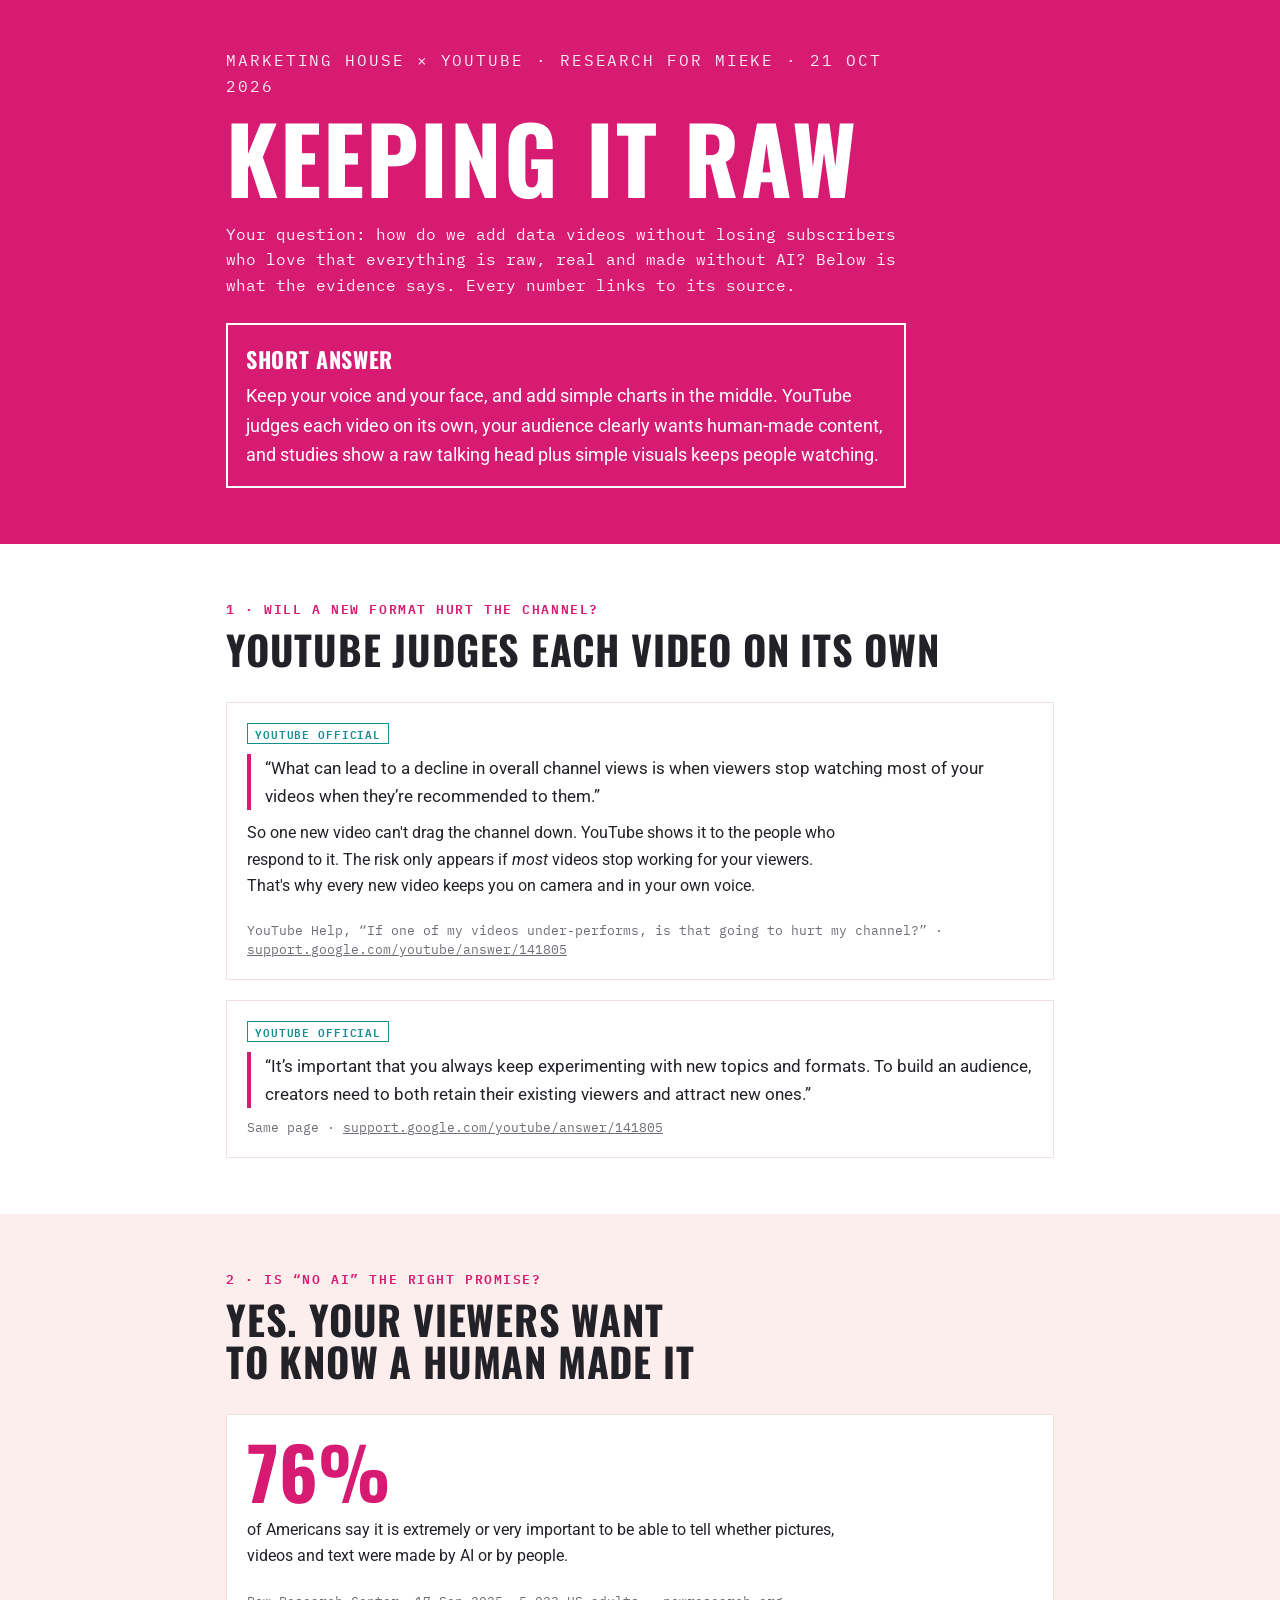
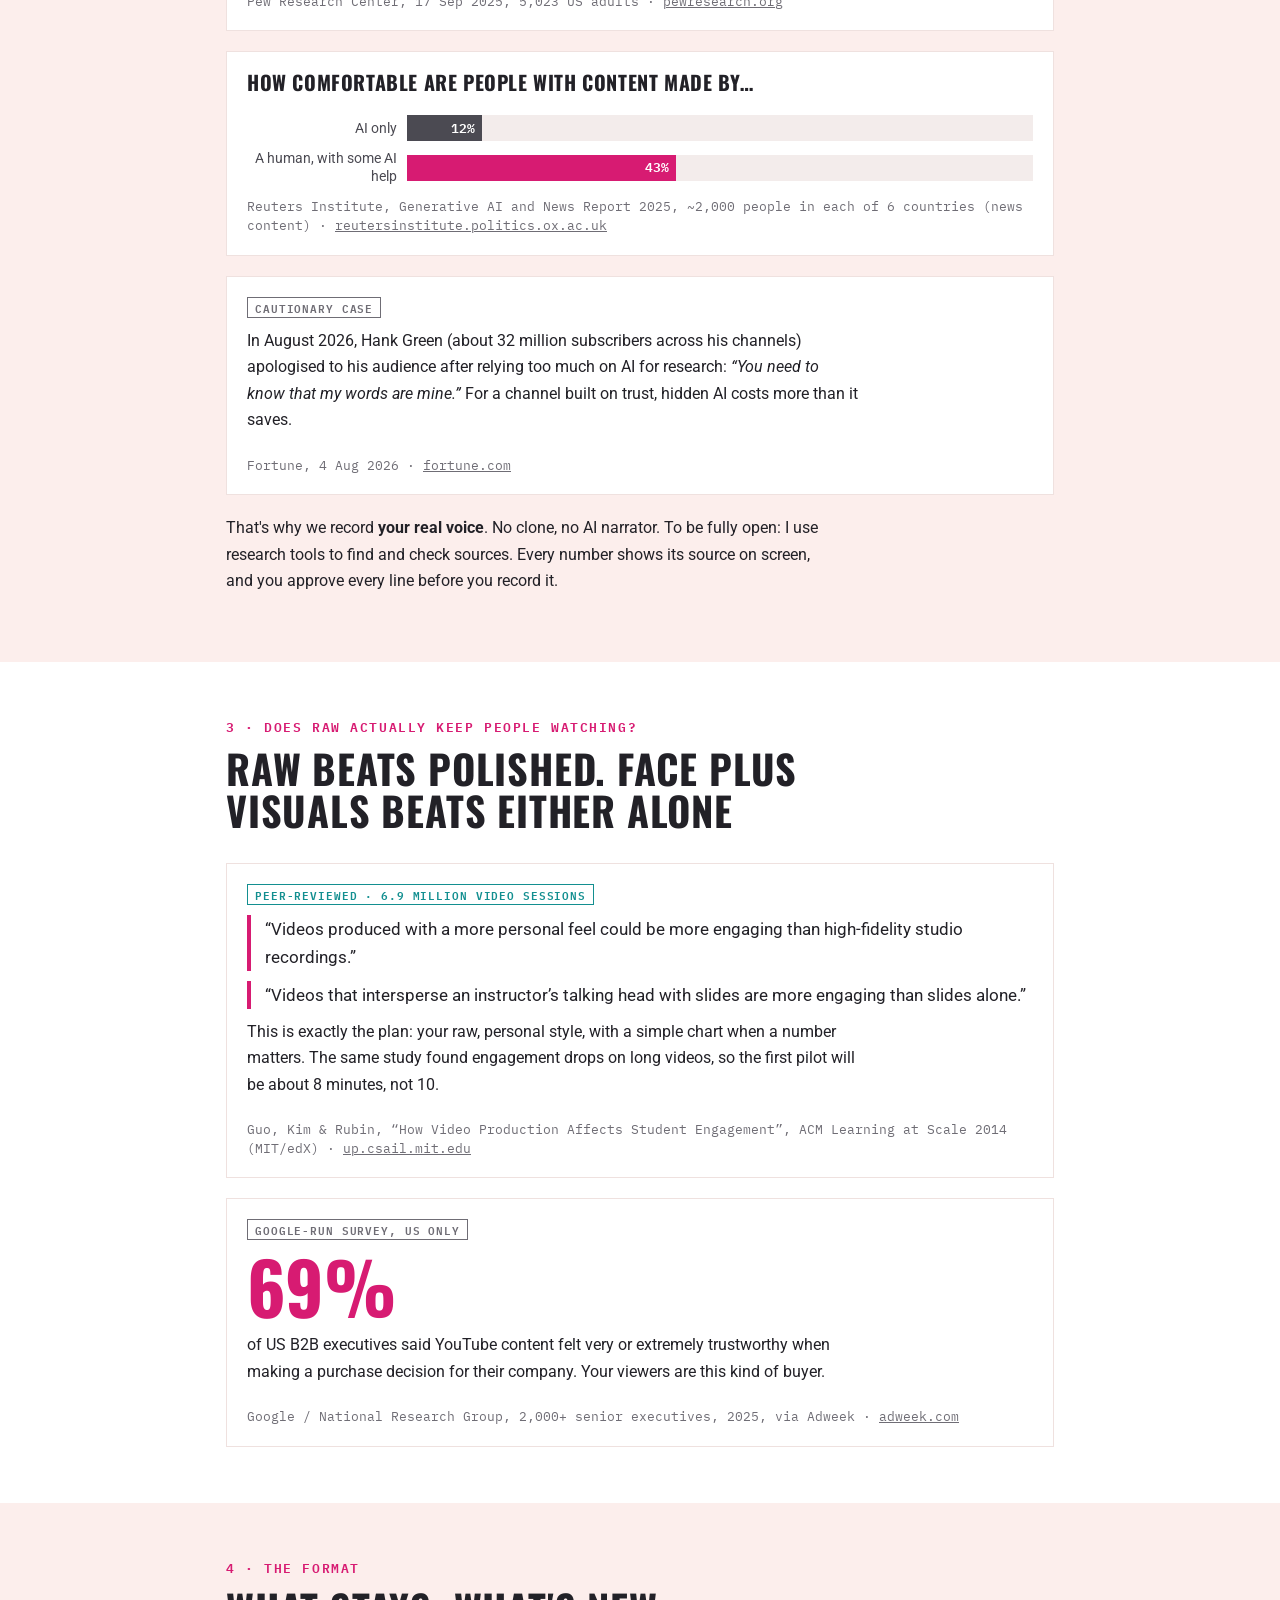
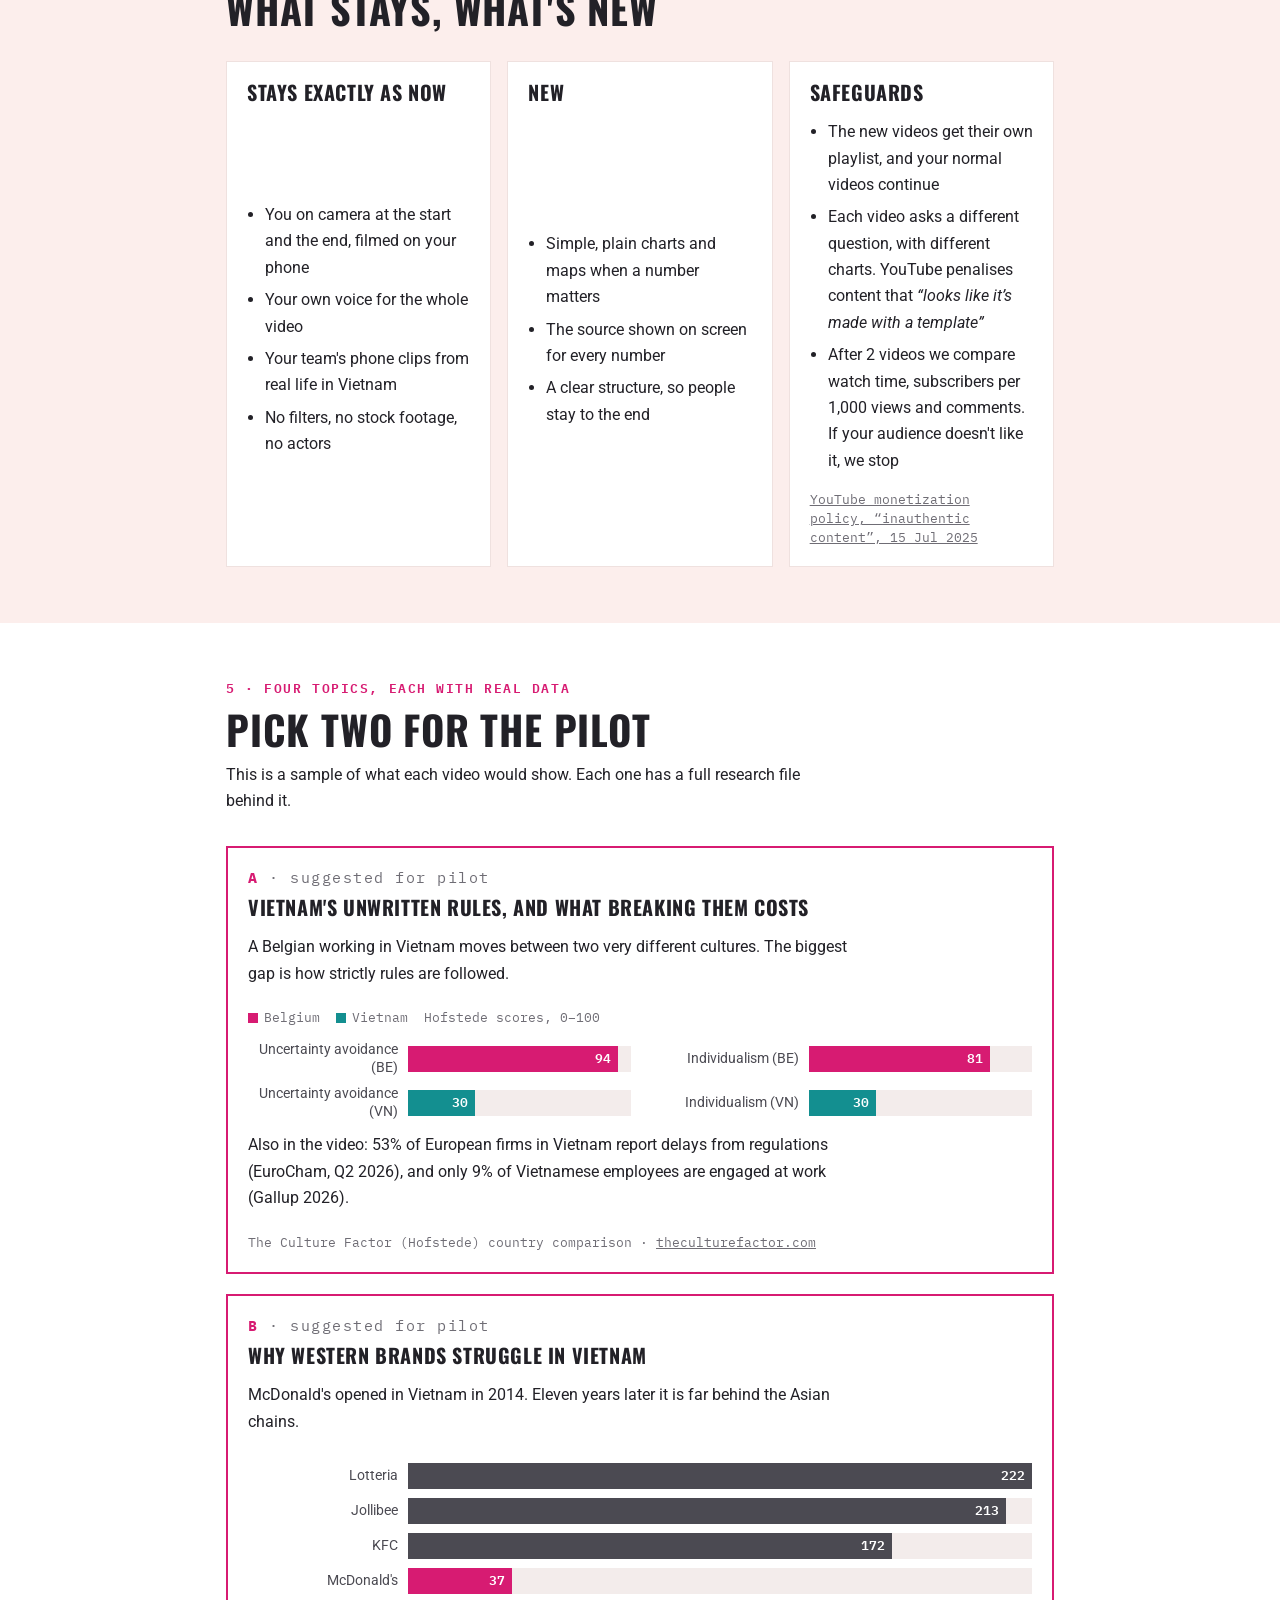
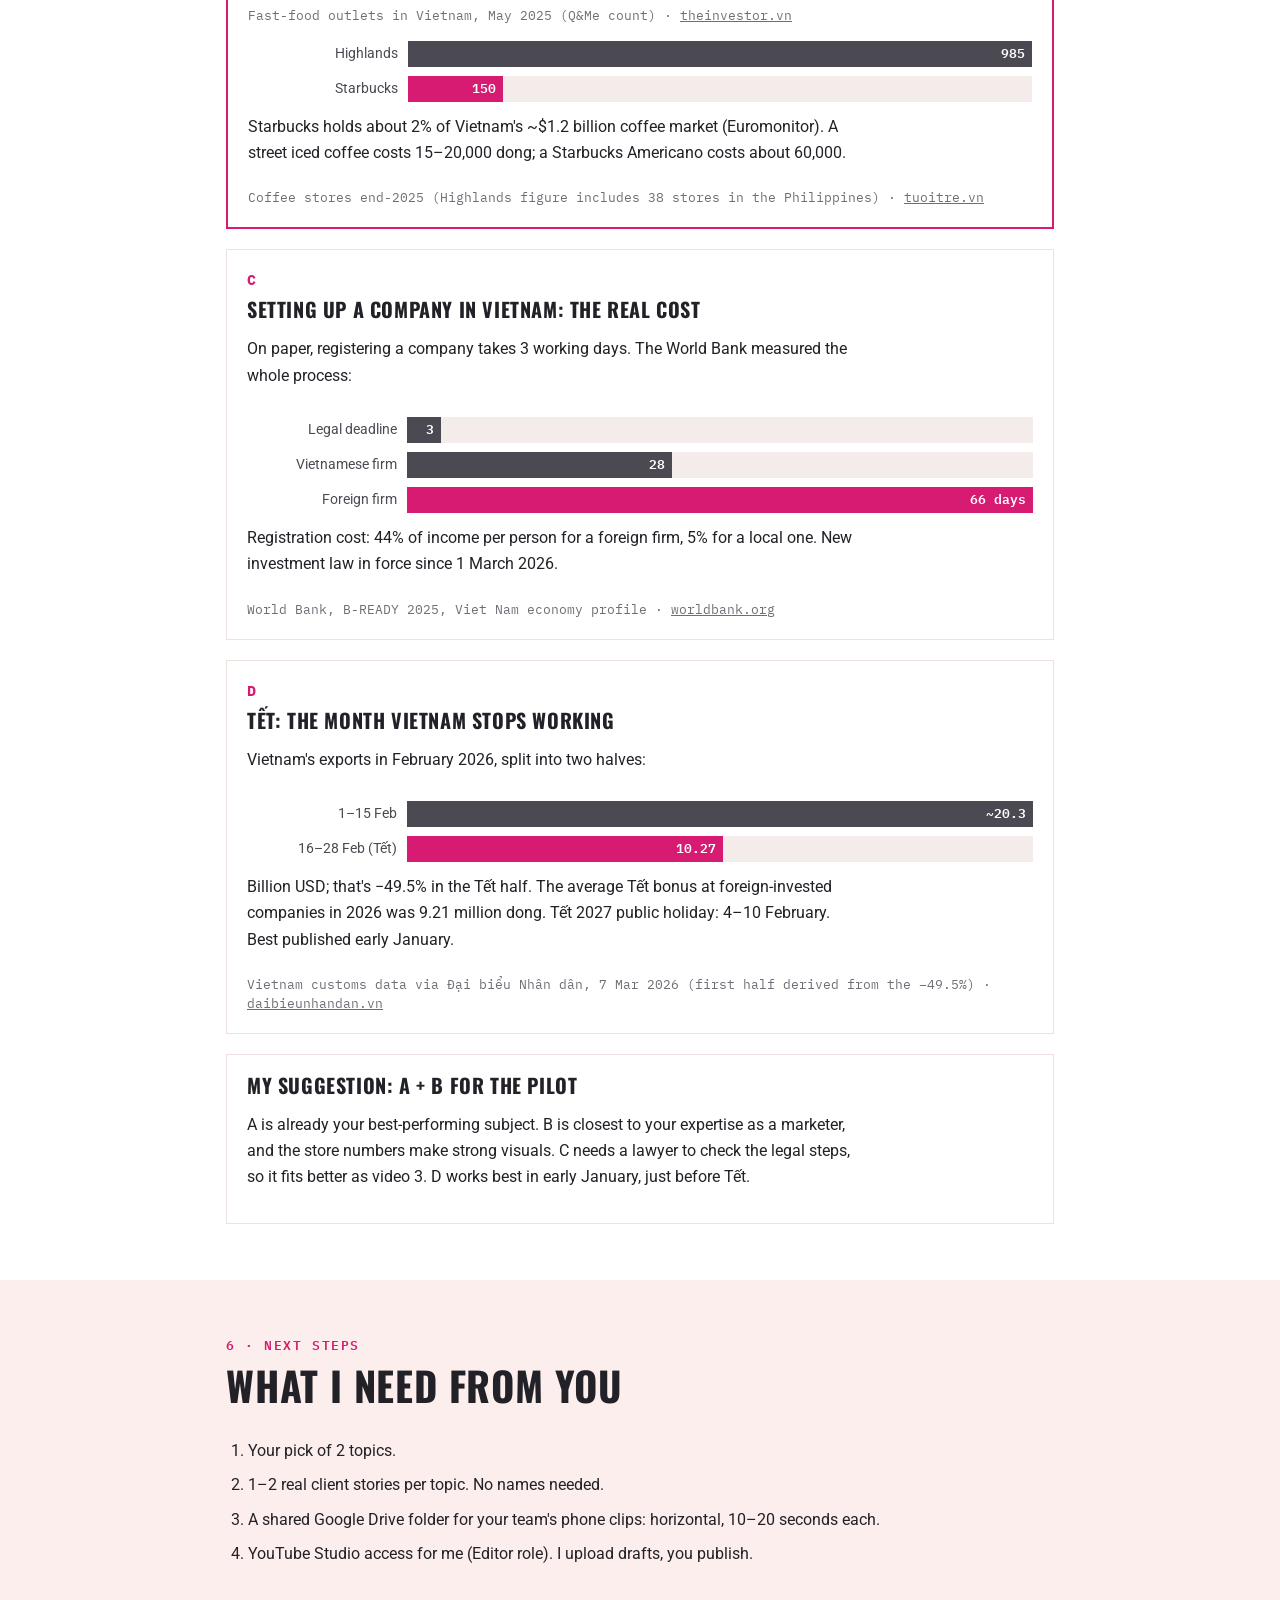
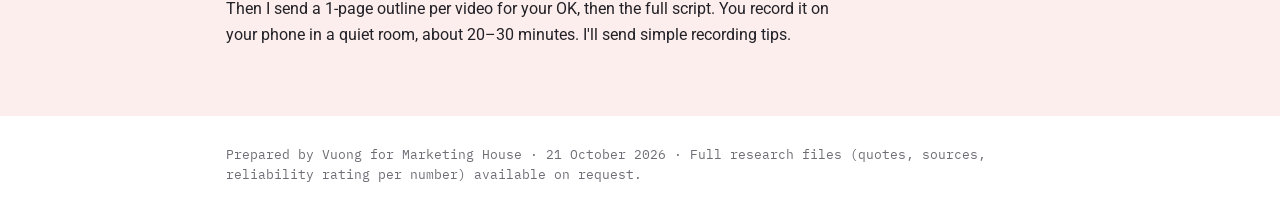
==== mh-research-190bd680/index.html @ 2a2615e2 "Add Marketing House research page (unlisted) Co-Authored-By: Claude Opus 5.5 <noreply@anthropic.com>" ====
<!doctype html>
<html lang="en">
<head>
<meta charset="utf-8">
<meta name="robots" content="noindex, nofollow">
<meta name="viewport" content="width=device-width, initial-scale=1, viewport-fit=cover">
<title>Keeping It Raw</title>
<meta name="claude:viewport-fit-sides" content="cover">
<link rel="preconnect" href="https://fonts.googleapis.com">
<link rel="stylesheet" href="https://fonts.googleapis.com/css2?family=Oswald:wght@500;700&family=IBM+Plex+Mono:wght@400;600&family=Roboto:wght@400;500;700&display=swap">
<style>
/* Layout: Marketing House brand (magenta hero, condensed caps, mono kickers); one column of evidence blocks, each = claim, chart, source */
:root{
  --bg:#ffffff;--band:#FCEEEC;--surface:#ffffff;--ink:#222127;--ink2:#4b4a52;--mute:#6f6d75;--line:#efe1df;
  --acc:#D71B72;--acc-ink:#ffffff;--teal:#138f90;--track:#f3eceb;
  --f-display:Oswald,"Arial Narrow",sans-serif;--f-body:Roboto,-apple-system,system-ui,"Segoe UI",sans-serif;--f-mono:"IBM Plex Mono",Consolas,ui-monospace,monospace;
}
@media (prefers-color-scheme:dark){:root:not([data-theme="light"]){
  --bg:#17161b;--band:#211c21;--surface:#201f25;--ink:#f3f1f2;--ink2:#c9c6cc;--mute:#a19ea6;--line:#35323a;
  --acc:#f0479a;--acc-ink:#ffffff;--teal:#3fd3d4;--track:#2b2930;color-scheme:dark}}
:root[data-theme="dark"]{
  --bg:#17161b;--band:#211c21;--surface:#201f25;--ink:#f3f1f2;--ink2:#c9c6cc;--mute:#a19ea6;--line:#35323a;
  --acc:#f0479a;--acc-ink:#ffffff;--teal:#3fd3d4;--track:#2b2930;color-scheme:dark}
*{box-sizing:border-box}
body{margin:0;background:var(--bg);color:var(--ink);font:16px/1.65 var(--f-body);-webkit-font-smoothing:antialiased}
.wrap{max-width:860px;margin:0 auto;padding-left:max(16px,env(safe-area-inset-left,0px));padding-right:max(16px,env(safe-area-inset-right,0px))}
h1,h2,h3{font-family:var(--f-display);font-weight:700;text-transform:uppercase;line-height:1.05;letter-spacing:.02em;text-wrap:balance;margin:0}
h2{font-size:clamp(28px,5vw,40px);margin-bottom:12px}
h3{font-size:20px;letter-spacing:.03em;margin-bottom:6px}
p{margin:0 0 12px;max-width:68ch}
a{color:var(--acc)}
a:focus-visible{outline:2px solid var(--acc);outline-offset:2px}
.kicker{font:600 13px/1.4 var(--f-mono);letter-spacing:.12em;text-transform:uppercase;color:var(--acc);margin:0 0 10px}
section{padding-block:56px}
section.band{background:var(--band)}
.stack{display:grid;gap:20px}

.hero{background:var(--acc);color:var(--acc-ink);padding-block:48px 56px}
.hero .kicker{color:var(--acc-ink);opacity:.9}
.hero h1{font-size:clamp(44px,10vw,92px);margin-bottom:16px}
.hero p{font:16px/1.6 var(--f-mono);opacity:.95}
.verdict{margin-top:24px;border:2px solid var(--acc-ink);padding:16px 18px;font-size:18px;max-width:68ch}
.verdict b{font-family:var(--f-display);text-transform:uppercase;letter-spacing:.03em;font-size:22px;display:block;margin-bottom:4px}

.ev{background:var(--surface);border:1px solid var(--line);padding:20px;display:grid;gap:10px;min-width:0}
.ev blockquote{margin:0;padding-left:14px;border-left:4px solid var(--acc);font-size:17px;color:var(--ink)}
.src{font:12.5px/1.5 var(--f-mono);color:var(--mute);overflow-wrap:anywhere}
.src a{color:var(--mute)}
.tag{justify-self:start;display:inline-block;font:600 11px/1 var(--f-mono);letter-spacing:.08em;text-transform:uppercase;padding:4px 7px;border:1px solid var(--teal);color:var(--teal)}
.tag.med{border-color:var(--mute);color:var(--mute)}

/* horizontal bar chart: width = value / axis max */
.bars{display:grid;gap:9px;margin:6px 0 2px}
.bar{display:grid;grid-template-columns:minmax(92px,150px) 1fr;gap:10px;align-items:center;font-size:14px}
.bar .lbl{color:var(--ink2);text-align:right;line-height:1.25}
.bar .trk{background:var(--track);height:26px;position:relative;min-width:0}
.bar .fill{background:var(--ink2);height:100%;display:flex;align-items:center;justify-content:flex-end;padding-right:7px;color:var(--bg);font:600 13px/1 var(--f-mono);font-variant-numeric:tabular-nums;min-width:2.6em}
.bar .fill.hi{background:var(--acc);color:var(--acc-ink)}
.bar .fill.alt{background:var(--teal);color:var(--bg)}
.pair{display:grid;grid-template-columns:repeat(auto-fit,minmax(240px,1fr));gap:18px}
.legend{font:12.5px var(--f-mono);color:var(--mute);display:flex;gap:16px;flex-wrap:wrap}
.legend i{display:inline-block;width:10px;height:10px;margin-right:6px;vertical-align:-1px}

.big{font:700 clamp(48px,9vw,72px)/1 var(--f-display);color:var(--acc)}
.keep{display:grid;grid-template-columns:repeat(auto-fit,minmax(230px,1fr));gap:16px}
.keep ul{margin:0;padding-left:18px}
.keep li{margin-bottom:6px}
.topic{display:grid;gap:10px;background:var(--surface);border:1px solid var(--line);padding:20px;min-width:0}
.topic .letter{font:700 15px var(--f-mono);color:var(--acc);letter-spacing:.1em}
.pick{border:2px solid var(--acc)}
.pick .letter::after{content:"  · suggested for pilot";color:var(--mute);font-weight:400}
ol.need{margin:0;padding-left:22px}
ol.need li{margin-bottom:8px}
.foot{font:12.5px/1.6 var(--f-mono);color:var(--mute);padding-block:28px 40px}
@media (max-width:480px){.bar{grid-template-columns:96px 1fr;font-size:13px}}
</style>
</head>
<body>

<header class="hero">
  <div class="wrap">
    <p class="kicker">Marketing House × YouTube · research for Mieke · 21 Oct 2026</p>
    <h1>Keeping it raw</h1>
    <p>Your question: how do we add data videos without losing subscribers who love that everything is raw, real and made without AI? Below is what the evidence says. Every number links to its source.</p>
    <div class="verdict"><b>Short answer</b>Keep your voice and your face, and add simple charts in the middle. YouTube judges each video on its own, your audience clearly wants human-made content, and studies show a raw talking head plus simple visuals keeps people watching.</div>
  </div>
</header>

<section>
  <div class="wrap stack">
    <div>
      <p class="kicker">1 · Will a new format hurt the channel?</p>
      <h2>YouTube judges each video on its own</h2>
    </div>
    <div class="ev">
      <span class="tag">YouTube official</span>
      <blockquote>“What can lead to a decline in overall channel views is when viewers stop watching most of your videos when they’re recommended to them.”</blockquote>
      <p>So one new video can't drag the channel down. YouTube shows it to the people who respond to it. The risk only appears if <em>most</em> videos stop working for your viewers. That's why every new video keeps you on camera and in your own voice.</p>
      <div class="src">YouTube Help, “If one of my videos under-performs, is that going to hurt my channel?” · <a href="https://support.google.com/youtube/answer/141805?hl=en" target="_blank" rel="noopener">support.google.com/youtube/answer/141805</a></div>
    </div>
    <div class="ev">
      <span class="tag">YouTube official</span>
      <blockquote>“It’s important that you always keep experimenting with new topics and formats. To build an audience, creators need to both retain their existing viewers and attract new ones.”</blockquote>
      <div class="src">Same page · <a href="https://support.google.com/youtube/answer/141805?hl=en" target="_blank" rel="noopener">support.google.com/youtube/answer/141805</a></div>
    </div>
  </div>
</section>

<section class="band">
  <div class="wrap stack">
    <div>
      <p class="kicker">2 · Is “no AI” the right promise?</p>
      <h2>Yes. Your viewers want to know a human made it</h2>
    </div>
    <div class="ev">
      <div class="big">76%</div>
      <p>of Americans say it is extremely or very important to be able to tell whether pictures, videos and text were made by AI or by people.</p>
      <div class="src">Pew Research Center, 17 Sep 2025, 5,023 US adults · <a href="https://www.pewresearch.org/science/2025/09/17/how-americans-view-ai-and-its-impact-on-people-and-society/" target="_blank" rel="noopener">pewresearch.org</a></div>
    </div>
    <div class="ev">
      <h3>How comfortable are people with content made by…</h3>
      <div class="bars" role="img" aria-label="12% comfortable with news made entirely by AI, 43% when a human leads with some AI help">
        <div class="bar"><span class="lbl">AI only</span><div class="trk"><div class="fill" style="width:12%">12%</div></div></div>
        <div class="bar"><span class="lbl">A human, with some AI help</span><div class="trk"><div class="fill hi" style="width:43%">43%</div></div></div>
      </div>
      <div class="src">Reuters Institute, Generative AI and News Report 2025, ~2,000 people in each of 6 countries (news content) · <a href="https://reutersinstitute.politics.ox.ac.uk/generative-ai-and-news-report-2025-how-people-think-about-ais-role-journalism-and-society" target="_blank" rel="noopener">reutersinstitute.politics.ox.ac.uk</a></div>
    </div>
    <div class="ev">
      <span class="tag med">Cautionary case</span>
      <p>In August 2026, Hank Green (about 32 million subscribers across his channels) apologised to his audience after relying too much on AI for research: <em>“You need to know that my words are mine.”</em> For a channel built on trust, hidden AI costs more than it saves.</p>
      <div class="src">Fortune, 4 Aug 2026 · <a href="https://fortune.com/2026/08/04/did-hank-green-use-ai-chatgpt-youtube-social-media/" target="_blank" rel="noopener">fortune.com</a></div>
    </div>
    <p>That's why we record <b>your real voice</b>. No clone, no AI narrator. To be fully open: I use research tools to find and check sources. Every number shows its source on screen, and you approve every line before you record it.</p>
  </div>
</section>

<section>
  <div class="wrap stack">
    <div>
      <p class="kicker">3 · Does raw actually keep people watching?</p>
      <h2>Raw beats polished. Face plus visuals beats either alone</h2>
    </div>
    <div class="ev">
      <span class="tag">Peer-reviewed · 6.9 million video sessions</span>
      <blockquote>“Videos produced with a more personal feel could be more engaging than high-fidelity studio recordings.”</blockquote>
      <blockquote>“Videos that intersperse an instructor’s talking head with slides are more engaging than slides alone.”</blockquote>
      <p>This is exactly the plan: your raw, personal style, with a simple chart when a number matters. The same study found engagement drops on long videos, so the first pilot will be about 8 minutes, not 10.</p>
      <div class="src">Guo, Kim &amp; Rubin, “How Video Production Affects Student Engagement”, ACM Learning at Scale 2014 (MIT/edX) · <a href="https://up.csail.mit.edu/other-pubs/las2014-pguo-engagement.pdf" target="_blank" rel="noopener">up.csail.mit.edu</a></div>
    </div>
    <div class="ev">
      <span class="tag med">Google-run survey, US only</span>
      <div class="big">69%</div>
      <p>of US B2B executives said YouTube content felt very or extremely trustworthy when making a purchase decision for their company. Your viewers are this kind of buyer.</p>
      <div class="src">Google / National Research Group, 2,000+ senior executives, 2025, via Adweek · <a href="https://www.adweek.com/sponsored/the-b2b-buyer-is-already-in-the-future-are-you/" target="_blank" rel="noopener">adweek.com</a></div>
    </div>
  </div>
</section>

<section class="band">
  <div class="wrap stack">
    <div>
      <p class="kicker">4 · The format</p>
      <h2>What stays, what's new</h2>
    </div>
    <div class="keep">
      <div class="ev">
        <h3>Stays exactly as now</h3>
        <ul>
          <li>You on camera at the start and the end, filmed on your phone</li>
          <li>Your own voice for the whole video</li>
          <li>Your team's phone clips from real life in Vietnam</li>
          <li>No filters, no stock footage, no actors</li>
        </ul>
      </div>
      <div class="ev">
        <h3>New</h3>
        <ul>
          <li>Simple, plain charts and maps when a number matters</li>
          <li>The source shown on screen for every number</li>
          <li>A clear structure, so people stay to the end</li>
        </ul>
      </div>
      <div class="ev">
        <h3>Safeguards</h3>
        <ul>
          <li>The new videos get their own playlist, and your normal videos continue</li>
          <li>Each video asks a different question, with different charts. YouTube penalises content that <em>“looks like it’s made with a template”</em></li>
          <li>After 2 videos we compare watch time, subscribers per 1,000 views and comments. If your audience doesn't like it, we stop</li>
        </ul>
        <div class="src"><a href="https://support.google.com/youtube/answer/1311392?hl=en" target="_blank" rel="noopener">YouTube monetization policy, “inauthentic content”, 15 Jul 2025</a></div>
      </div>
    </div>
  </div>
</section>

<section>
  <div class="wrap stack">
    <div>
      <p class="kicker">5 · Four topics, each with real data</p>
      <h2>Pick two for the pilot</h2>
      <p>This is a sample of what each video would show. Each one has a full research file behind it.</p>
    </div>

    <div class="topic pick">
      <span class="letter">A</span>
      <h3>Vietnam's Unwritten Rules, and What Breaking Them Costs</h3>
      <p>A Belgian working in Vietnam moves between two very different cultures. The biggest gap is how strictly rules are followed.</p>
      <div class="legend"><span><i style="background:var(--acc)"></i>Belgium</span><span><i style="background:var(--teal)"></i>Vietnam</span><span>Hofstede scores, 0–100</span></div>
      <div class="pair">
        <div class="bars" role="img" aria-label="Uncertainty avoidance: Belgium 94, Vietnam 30">
          <div class="bar"><span class="lbl">Uncertainty avoidance (BE)</span><div class="trk"><div class="fill hi" style="width:94%">94</div></div></div>
          <div class="bar"><span class="lbl">Uncertainty avoidance (VN)</span><div class="trk"><div class="fill alt" style="width:30%">30</div></div></div>
        </div>
        <div class="bars" role="img" aria-label="Individualism: Belgium 81, Vietnam 30">
          <div class="bar"><span class="lbl">Individualism (BE)</span><div class="trk"><div class="fill hi" style="width:81%">81</div></div></div>
          <div class="bar"><span class="lbl">Individualism (VN)</span><div class="trk"><div class="fill alt" style="width:30%">30</div></div></div>
        </div>
      </div>
      <p>Also in the video: 53% of European firms in Vietnam report delays from regulations (EuroCham, Q2 2026), and only 9% of Vietnamese employees are engaged at work (Gallup 2026).</p>
      <div class="src">The Culture Factor (Hofstede) country comparison · <a href="https://www.theculturefactor.com/country-comparison-tool?countries=belgium%2Cnetherlands%2Cunited+states%2Cunited+kingdom%2Cgermany%2Cvietnam" target="_blank" rel="noopener">theculturefactor.com</a></div>
    </div>

    <div class="topic pick">
      <span class="letter">B</span>
      <h3>Why Western Brands Struggle in Vietnam</h3>
      <p>McDonald's opened in Vietnam in 2014. Eleven years later it is far behind the Asian chains.</p>
      <div class="bars" role="img" aria-label="Fast-food outlets in Vietnam, May 2025: Lotteria 222, Jollibee 213, KFC 172, McDonald's 37">
        <div class="bar"><span class="lbl">Lotteria</span><div class="trk"><div class="fill" style="width:100%">222</div></div></div>
        <div class="bar"><span class="lbl">Jollibee</span><div class="trk"><div class="fill" style="width:95.9%">213</div></div></div>
        <div class="bar"><span class="lbl">KFC</span><div class="trk"><div class="fill" style="width:77.5%">172</div></div></div>
        <div class="bar"><span class="lbl">McDonald's</span><div class="trk"><div class="fill hi" style="width:16.7%">37</div></div></div>
      </div>
      <div class="src">Fast-food outlets in Vietnam, May 2025 (Q&amp;Me count) · <a href="https://theinvestor.vn/fast-food-stores-in-vietnam-rise-12-in-2025-led-by-koreas-lotteria-d15741.html" target="_blank" rel="noopener">theinvestor.vn</a></div>
      <div class="bars" role="img" aria-label="Coffee chain stores end of 2025: Highlands 985, Starbucks 150">
        <div class="bar"><span class="lbl">Highlands</span><div class="trk"><div class="fill" style="width:100%">985</div></div></div>
        <div class="bar"><span class="lbl">Starbucks</span><div class="trk"><div class="fill hi" style="width:15.2%">150</div></div></div>
      </div>
      <p>Starbucks holds about 2% of Vietnam's ~$1.2 billion coffee market (Euromonitor). A street iced coffee costs 15–20,000 dong; a Starbucks Americano costs about 60,000.</p>
      <div class="src">Coffee stores end-2025 (Highlands figure includes 38 stores in the Philippines) · <a href="https://news.tuoitre.vn/starbucks-hits-150-store-milestone-in-vietnam-103260102133116485.htm" target="_blank" rel="noopener">tuoitre.vn</a></div>
    </div>

    <div class="topic">
      <span class="letter">C</span>
      <h3>Setting Up a Company in Vietnam: The Real Cost</h3>
      <p>On paper, registering a company takes 3 working days. The World Bank measured the whole process:</p>
      <div class="bars" role="img" aria-label="Days to register a firm: legal deadline 3 working days, domestic firm 28 days, foreign firm 66 days">
        <div class="bar"><span class="lbl">Legal deadline</span><div class="trk"><div class="fill" style="width:4.5%">3</div></div></div>
        <div class="bar"><span class="lbl">Vietnamese firm</span><div class="trk"><div class="fill" style="width:42.4%">28</div></div></div>
        <div class="bar"><span class="lbl">Foreign firm</span><div class="trk"><div class="fill hi" style="width:100%">66 days</div></div></div>
      </div>
      <p>Registration cost: 44% of income per person for a foreign firm, 5% for a local one. New investment law in force since 1 March 2026.</p>
      <div class="src">World Bank, B-READY 2025, Viet Nam economy profile · <a href="https://www.worldbank.org/content/dam/sites/b-ready/documents/pdf/Viet-Nam.pdf" target="_blank" rel="noopener">worldbank.org</a></div>
    </div>

    <div class="topic">
      <span class="letter">D</span>
      <h3>Tết: The Month Vietnam Stops Working</h3>
      <p>Vietnam's exports in February 2026, split into two halves:</p>
      <div class="bars" role="img" aria-label="Exports February 2026: first half about 20.3 billion USD, second half 10.27 billion USD">
        <div class="bar"><span class="lbl">1–15 Feb</span><div class="trk"><div class="fill" style="width:100%">~20.3</div></div></div>
        <div class="bar"><span class="lbl">16–28 Feb (Tết)</span><div class="trk"><div class="fill hi" style="width:50.5%">10.27</div></div></div>
      </div>
      <p>Billion USD; that's −49.5% in the Tết half. The average Tết bonus at foreign-invested companies in 2026 was 9.21 million dong. Tết 2027 public holiday: 4–10 February. Best published early January.</p>
      <div class="src">Vietnam customs data via Đại biểu Nhân dân, 7 Mar 2026 (first half derived from the −49.5%) · <a href="https://daibieunhandan.vn/xuat-nhap-khau-hai-thang-dau-nam-dat-hon-155-ty-usd-10408913.html" target="_blank" rel="noopener">daibieunhandan.vn</a></div>
    </div>

    <div class="ev">
      <h3>My suggestion: A + B for the pilot</h3>
      <p>A is already your best-performing subject. B is closest to your expertise as a marketer, and the store numbers make strong visuals. C needs a lawyer to check the legal steps, so it fits better as video 3. D works best in early January, just before Tết.</p>
    </div>
  </div>
</section>

<section class="band">
  <div class="wrap stack">
    <div>
      <p class="kicker">6 · Next steps</p>
      <h2>What I need from you</h2>
    </div>
    <ol class="need">
      <li>Your pick of 2 topics.</li>
      <li>1–2 real client stories per topic. No names needed.</li>
      <li>A shared Google Drive folder for your team's phone clips: horizontal, 10–20 seconds each.</li>
      <li>YouTube Studio access for me (Editor role). I upload drafts, you publish.</li>
    </ol>
    <p>Then I send a 1-page outline per video for your OK, then the full script. You record it on your phone in a quiet room, about 20–30 minutes. I'll send simple recording tips.</p>
  </div>
</section>

<footer class="wrap foot">Prepared by Vuong for Marketing House · 21 October 2026 · Full research files (quotes, sources, reliability rating per number) available on request.</footer>
</body>
</html>
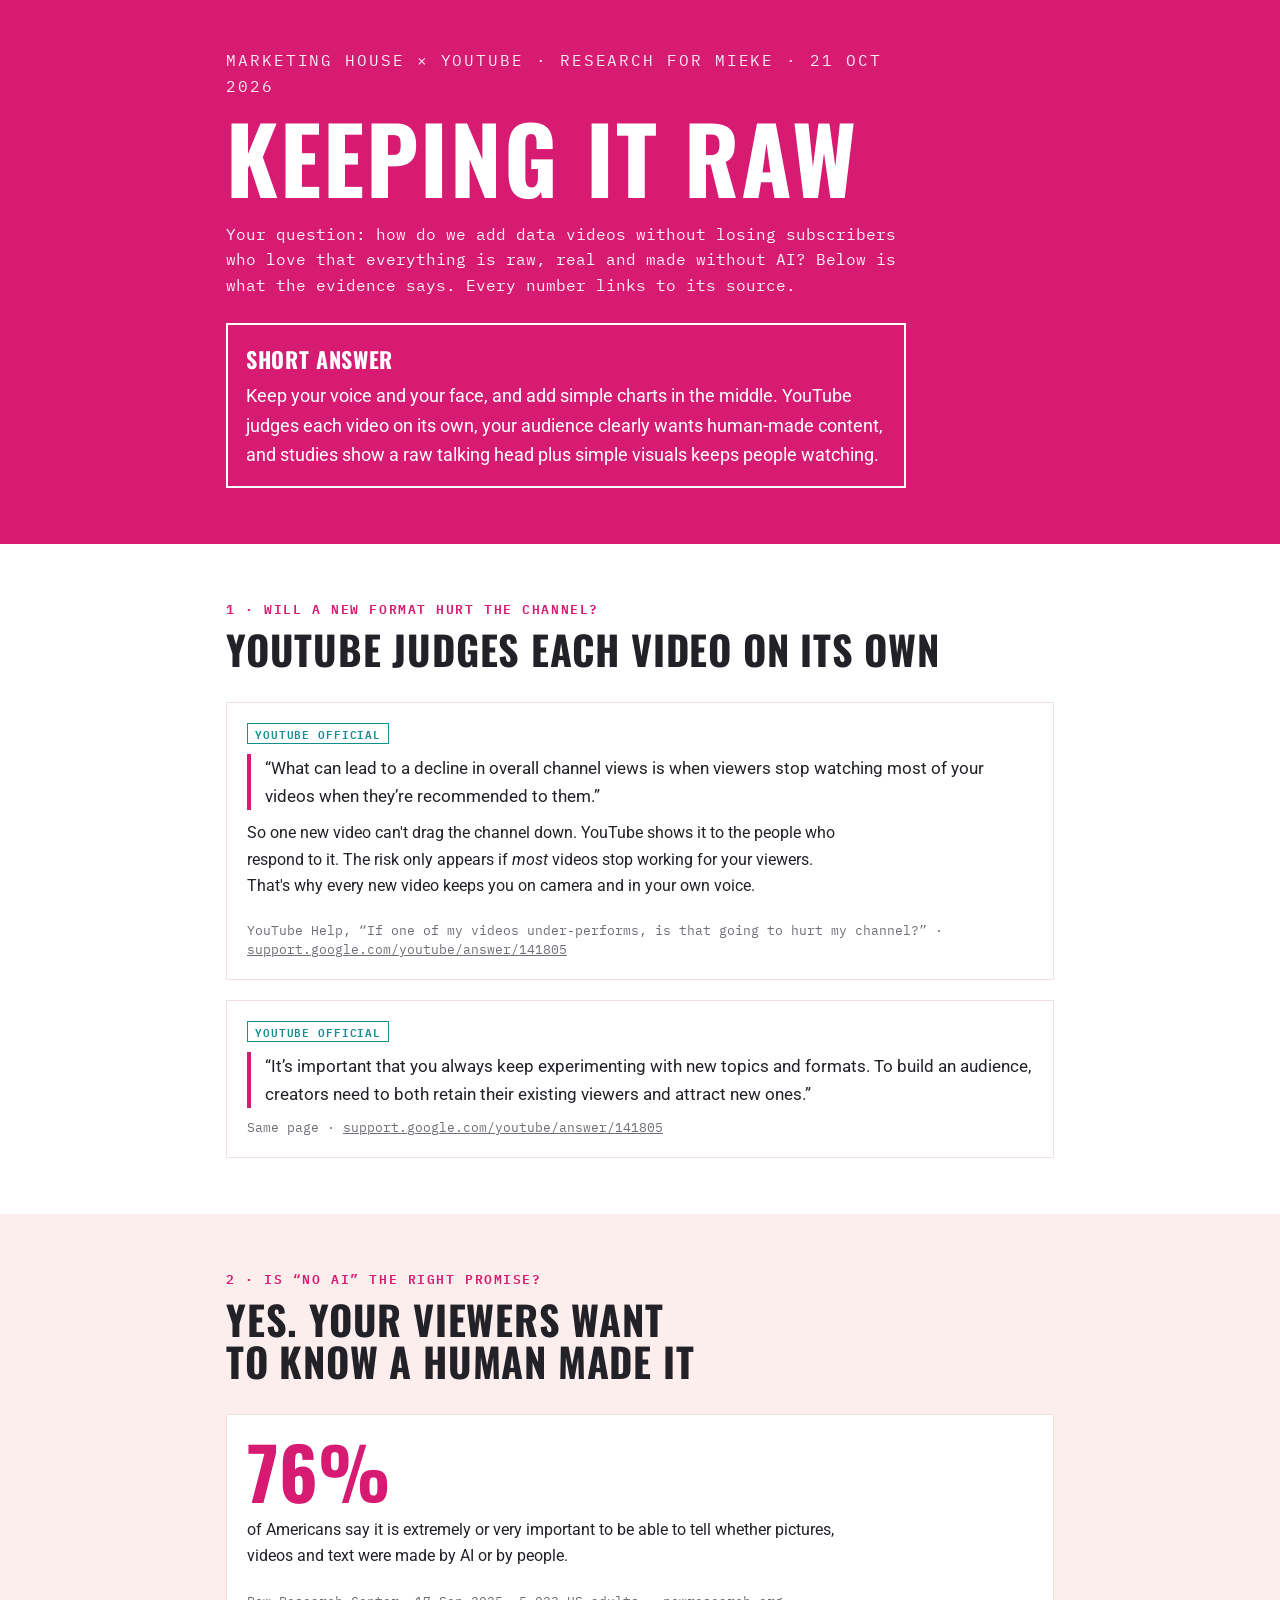
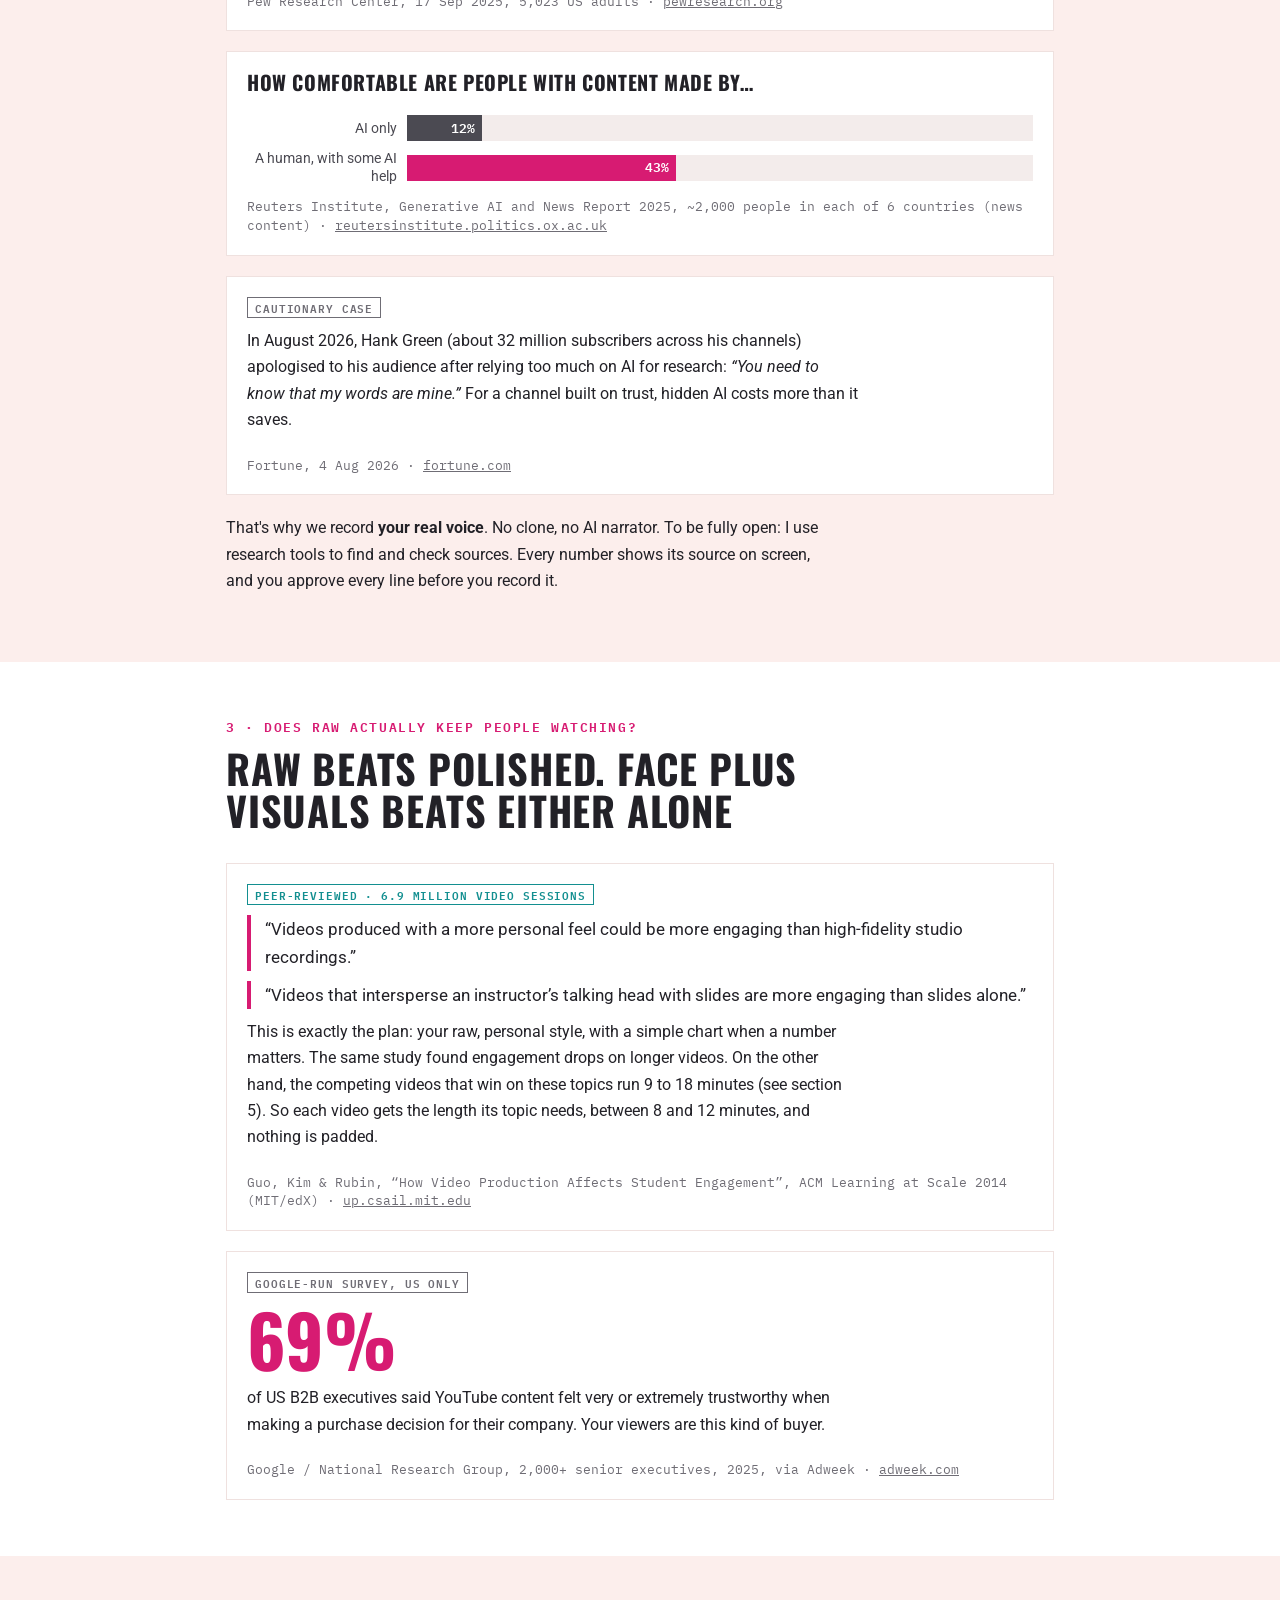
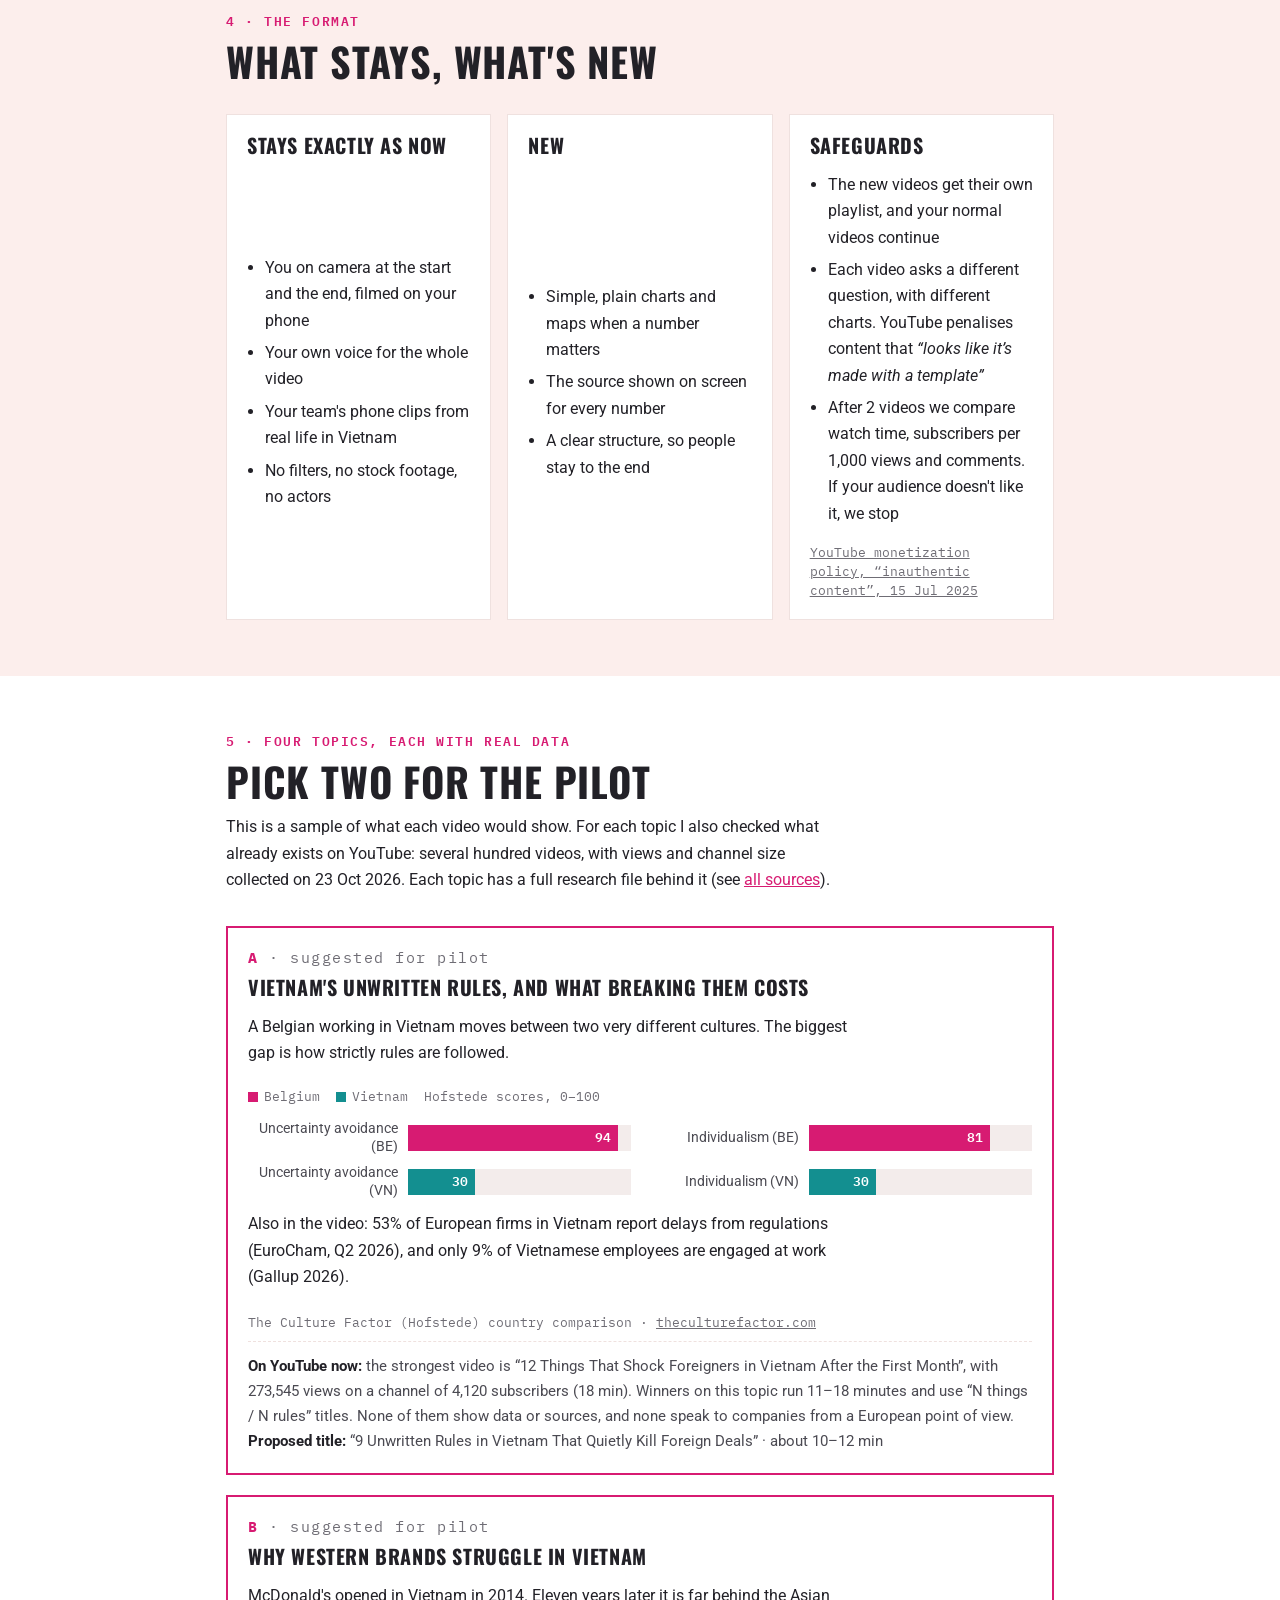
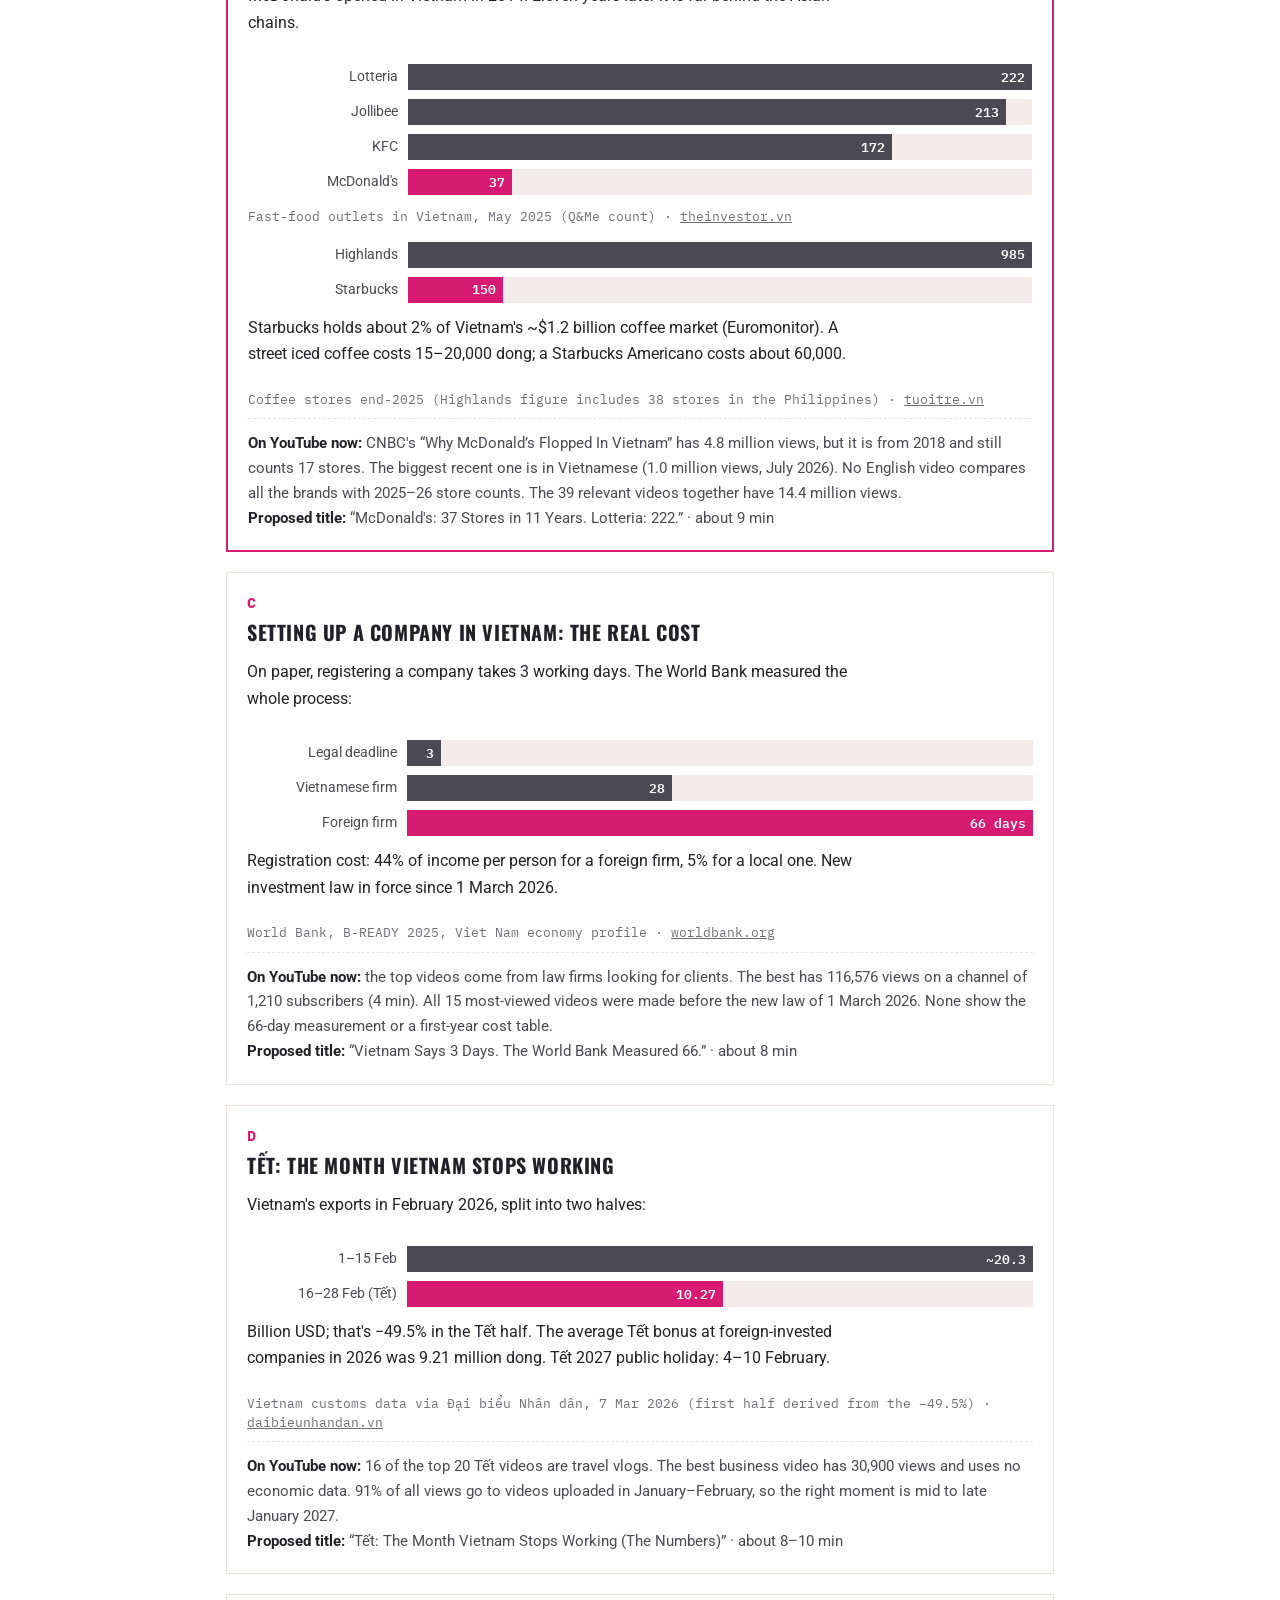
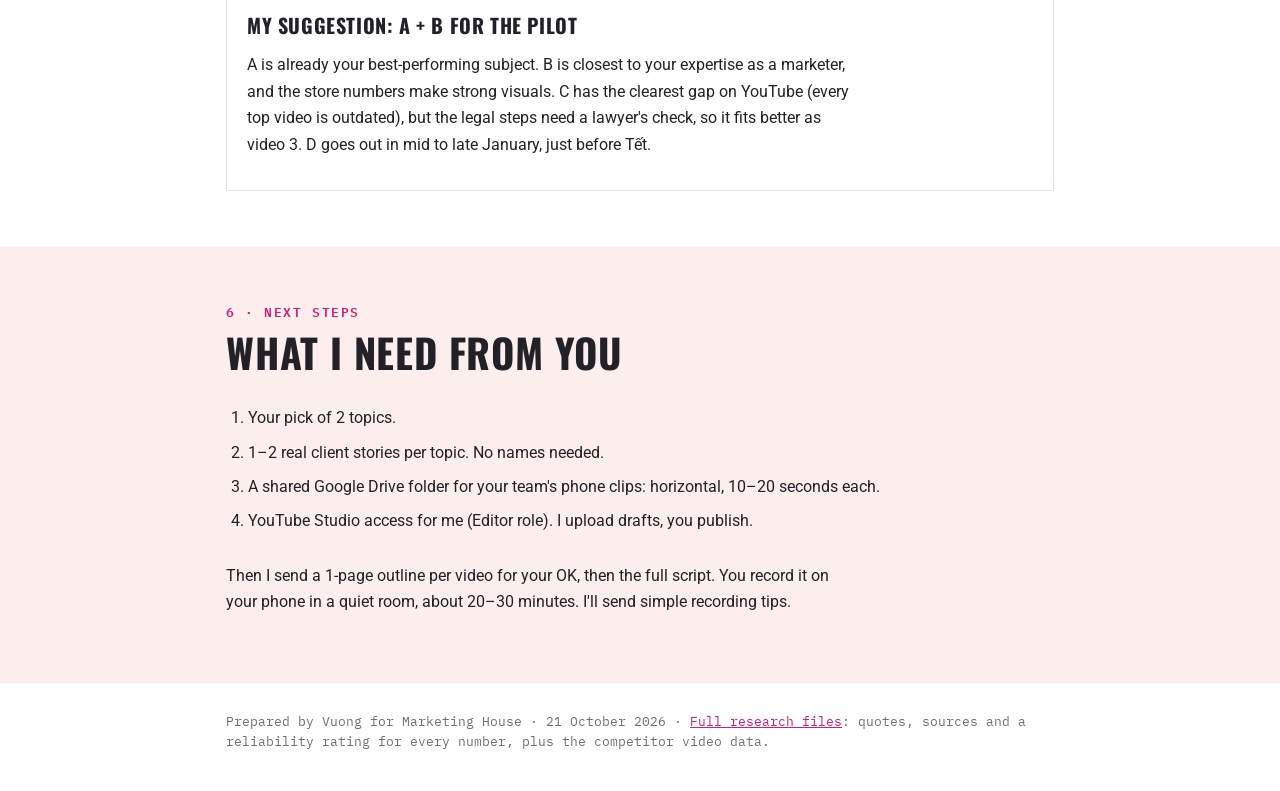
==== commit 156b090f: "Marketing House research: competitor data + sources page Co-Authored-By: Claude Opus 5.5 <noreply@an" ====
--- a/mh-research-190bd680/index.html
+++ b/mh-research-190bd680/index.html
@@ -67,6 +67,8 @@
 .keep li{margin-bottom:6px}
 .topic{display:grid;gap:10px;background:var(--surface);border:1px solid var(--line);padding:20px;min-width:0}
 .topic .letter{font:700 15px var(--f-mono);color:var(--acc);letter-spacing:.1em}
+.yt{border-top:1px dashed var(--line);padding-top:12px;font-size:15px;color:var(--ink2)}
+.yt b{color:var(--ink)}
 .pick{border:2px solid var(--acc)}
 .pick .letter::after{content:"  · suggested for pilot";color:var(--mute);font-weight:400}
 ol.need{margin:0;padding-left:22px}
@@ -144,7 +146,7 @@
       <span class="tag">Peer-reviewed · 6.9 million video sessions</span>
       <blockquote>“Videos produced with a more personal feel could be more engaging than high-fidelity studio recordings.”</blockquote>
       <blockquote>“Videos that intersperse an instructor’s talking head with slides are more engaging than slides alone.”</blockquote>
-      <p>This is exactly the plan: your raw, personal style, with a simple chart when a number matters. The same study found engagement drops on long videos, so the first pilot will be about 8 minutes, not 10.</p>
+      <p>This is exactly the plan: your raw, personal style, with a simple chart when a number matters. The same study found engagement drops on longer videos. On the other hand, the competing videos that win on these topics run 9 to 18 minutes (see section 5). So each video gets the length its topic needs, between 8 and 12 minutes, and nothing is padded.</p>
       <div class="src">Guo, Kim &amp; Rubin, “How Video Production Affects Student Engagement”, ACM Learning at Scale 2014 (MIT/edX) · <a href="https://up.csail.mit.edu/other-pubs/las2014-pguo-engagement.pdf" target="_blank" rel="noopener">up.csail.mit.edu</a></div>
     </div>
     <div class="ev">
@@ -198,7 +200,7 @@
     <div>
       <p class="kicker">5 · Four topics, each with real data</p>
       <h2>Pick two for the pilot</h2>
-      <p>This is a sample of what each video would show. Each one has a full research file behind it.</p>
+      <p>This is a sample of what each video would show. For each topic I also checked what already exists on YouTube: several hundred videos, with views and channel size collected on 23 Oct 2026. Each topic has a full research file behind it (see <a href="sources.html">all sources</a>).</p>
     </div>
 
     <div class="topic pick">
@@ -218,6 +220,7 @@
       </div>
       <p>Also in the video: 53% of European firms in Vietnam report delays from regulations (EuroCham, Q2 2026), and only 9% of Vietnamese employees are engaged at work (Gallup 2026).</p>
       <div class="src">The Culture Factor (Hofstede) country comparison · <a href="https://www.theculturefactor.com/country-comparison-tool?countries=belgium%2Cnetherlands%2Cunited+states%2Cunited+kingdom%2Cgermany%2Cvietnam" target="_blank" rel="noopener">theculturefactor.com</a></div>
+      <div class="yt"><b>On YouTube now:</b> the strongest video is “12 Things That Shock Foreigners in Vietnam After the First Month”, with 273,545 views on a channel of 4,120 subscribers (18 min). Winners on this topic run 11–18 minutes and use “N things / N rules” titles. None of them show data or sources, and none speak to companies from a European point of view.<br><b>Proposed title:</b> “9 Unwritten Rules in Vietnam That Quietly Kill Foreign Deals” · about 10–12 min</div>
     </div>
 
     <div class="topic pick">
@@ -237,6 +240,7 @@
       </div>
       <p>Starbucks holds about 2% of Vietnam's ~$1.2 billion coffee market (Euromonitor). A street iced coffee costs 15–20,000 dong; a Starbucks Americano costs about 60,000.</p>
       <div class="src">Coffee stores end-2025 (Highlands figure includes 38 stores in the Philippines) · <a href="https://news.tuoitre.vn/starbucks-hits-150-store-milestone-in-vietnam-103260102133116485.htm" target="_blank" rel="noopener">tuoitre.vn</a></div>
+      <div class="yt"><b>On YouTube now:</b> CNBC's “Why McDonald’s Flopped In Vietnam” has 4.8 million views, but it is from 2018 and still counts 17 stores. The biggest recent one is in Vietnamese (1.0 million views, July 2026). No English video compares all the brands with 2025–26 store counts. The 39 relevant videos together have 14.4 million views.<br><b>Proposed title:</b> “McDonald's: 37 Stores in 11 Years. Lotteria: 222.” · about 9 min</div>
     </div>
 
     <div class="topic">
@@ -250,6 +254,7 @@
       </div>
       <p>Registration cost: 44% of income per person for a foreign firm, 5% for a local one. New investment law in force since 1 March 2026.</p>
       <div class="src">World Bank, B-READY 2025, Viet Nam economy profile · <a href="https://www.worldbank.org/content/dam/sites/b-ready/documents/pdf/Viet-Nam.pdf" target="_blank" rel="noopener">worldbank.org</a></div>
+      <div class="yt"><b>On YouTube now:</b> the top videos come from law firms looking for clients. The best has 116,576 views on a channel of 1,210 subscribers (4 min). All 15 most-viewed videos were made before the new law of 1 March 2026. None show the 66-day measurement or a first-year cost table.<br><b>Proposed title:</b> “Vietnam Says 3 Days. The World Bank Measured 66.” · about 8 min</div>
     </div>
 
     <div class="topic">
@@ -260,13 +265,14 @@
         <div class="bar"><span class="lbl">1–15 Feb</span><div class="trk"><div class="fill" style="width:100%">~20.3</div></div></div>
         <div class="bar"><span class="lbl">16–28 Feb (Tết)</span><div class="trk"><div class="fill hi" style="width:50.5%">10.27</div></div></div>
       </div>
-      <p>Billion USD; that's −49.5% in the Tết half. The average Tết bonus at foreign-invested companies in 2026 was 9.21 million dong. Tết 2027 public holiday: 4–10 February. Best published early January.</p>
+      <p>Billion USD; that's −49.5% in the Tết half. The average Tết bonus at foreign-invested companies in 2026 was 9.21 million dong. Tết 2027 public holiday: 4–10 February.</p>
       <div class="src">Vietnam customs data via Đại biểu Nhân dân, 7 Mar 2026 (first half derived from the −49.5%) · <a href="https://daibieunhandan.vn/xuat-nhap-khau-hai-thang-dau-nam-dat-hon-155-ty-usd-10408913.html" target="_blank" rel="noopener">daibieunhandan.vn</a></div>
+      <div class="yt"><b>On YouTube now:</b> 16 of the top 20 Tết videos are travel vlogs. The best business video has 30,900 views and uses no economic data. 91% of all views go to videos uploaded in January–February, so the right moment is mid to late January 2027.<br><b>Proposed title:</b> “Tết: The Month Vietnam Stops Working (The Numbers)” · about 8–10 min</div>
     </div>
 
     <div class="ev">
       <h3>My suggestion: A + B for the pilot</h3>
-      <p>A is already your best-performing subject. B is closest to your expertise as a marketer, and the store numbers make strong visuals. C needs a lawyer to check the legal steps, so it fits better as video 3. D works best in early January, just before Tết.</p>
+      <p>A is already your best-performing subject. B is closest to your expertise as a marketer, and the store numbers make strong visuals. C has the clearest gap on YouTube (every top video is outdated), but the legal steps need a lawyer's check, so it fits better as video 3. D goes out in mid to late January, just before Tết.</p>
     </div>
   </div>
 </section>
@@ -287,6 +293,6 @@
   </div>
 </section>
 
-<footer class="wrap foot">Prepared by Vuong for Marketing House · 21 October 2026 · Full research files (quotes, sources, reliability rating per number) available on request.</footer>
+<footer class="wrap foot">Prepared by Vuong for Marketing House · 21 October 2026 · <a href="sources.html">Full research files</a>: quotes, sources and a reliability rating for every number, plus the competitor video data.</footer>
 </body>
 </html>
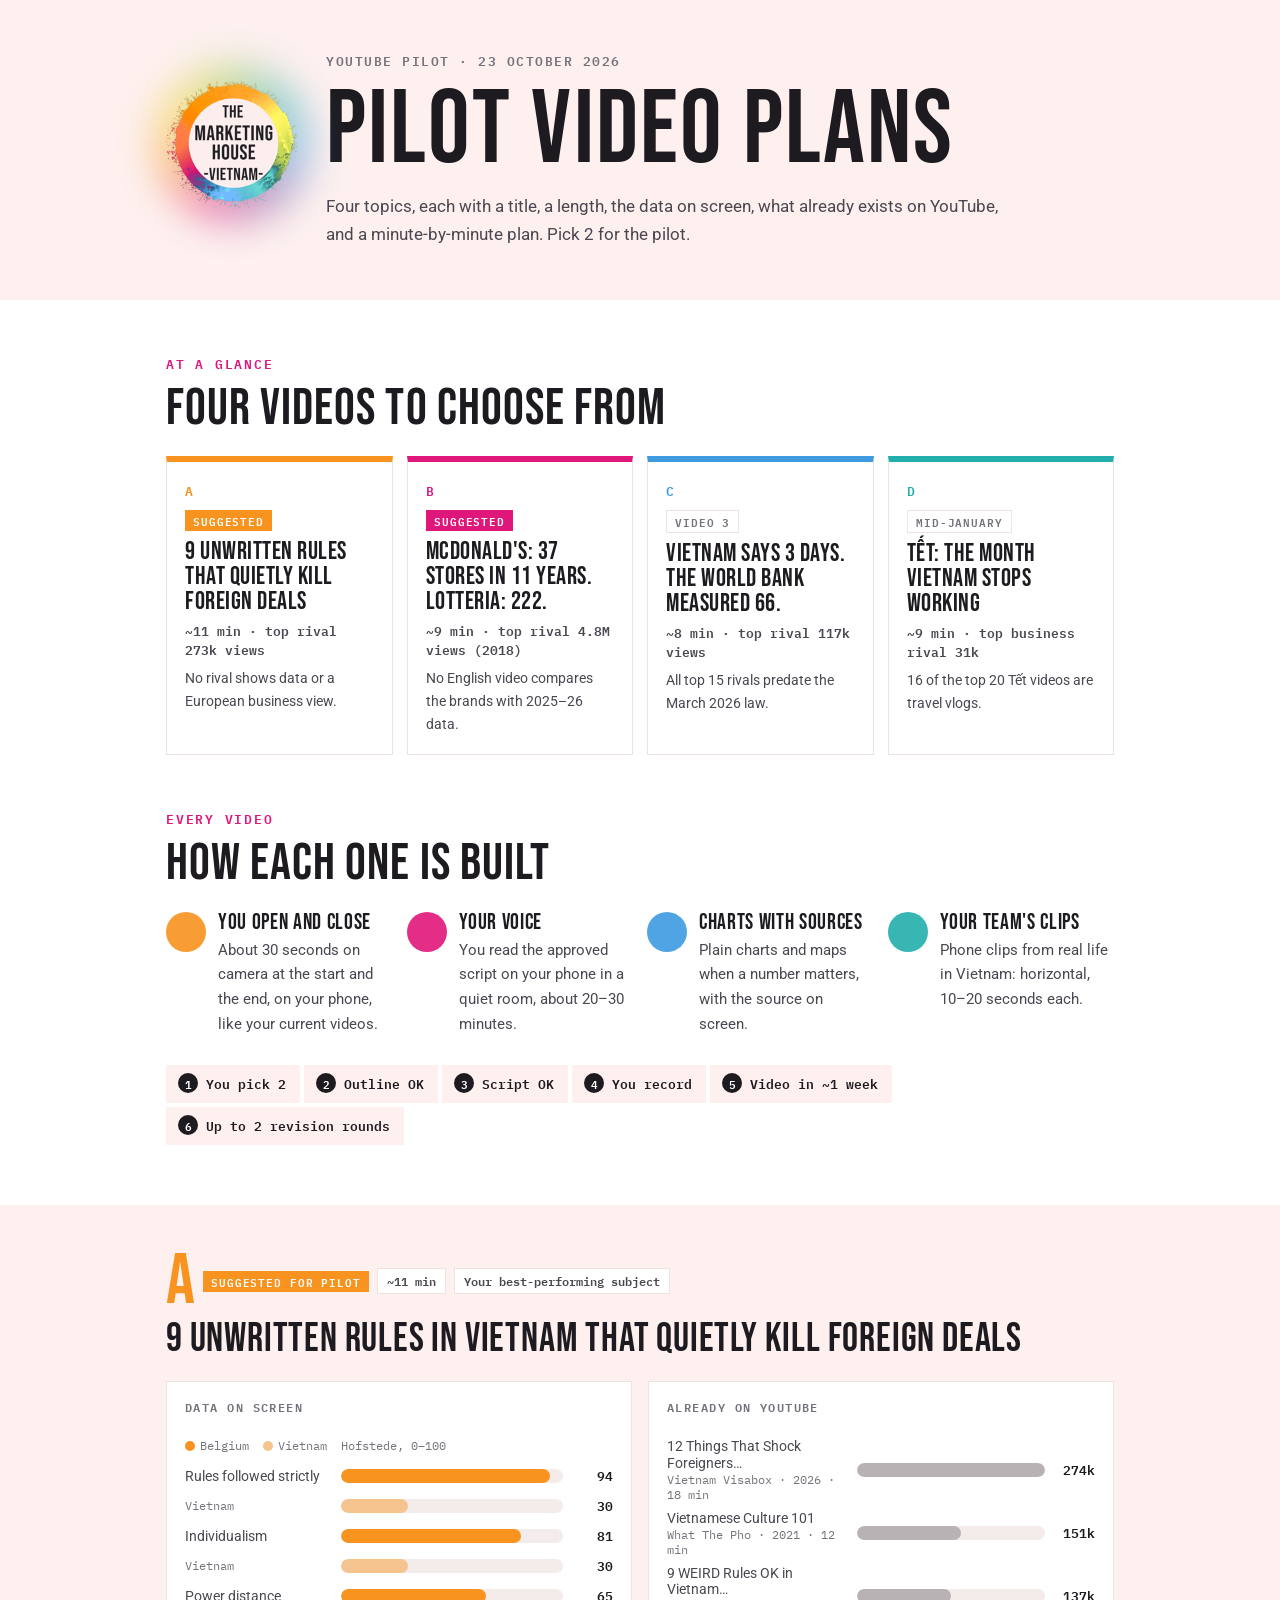
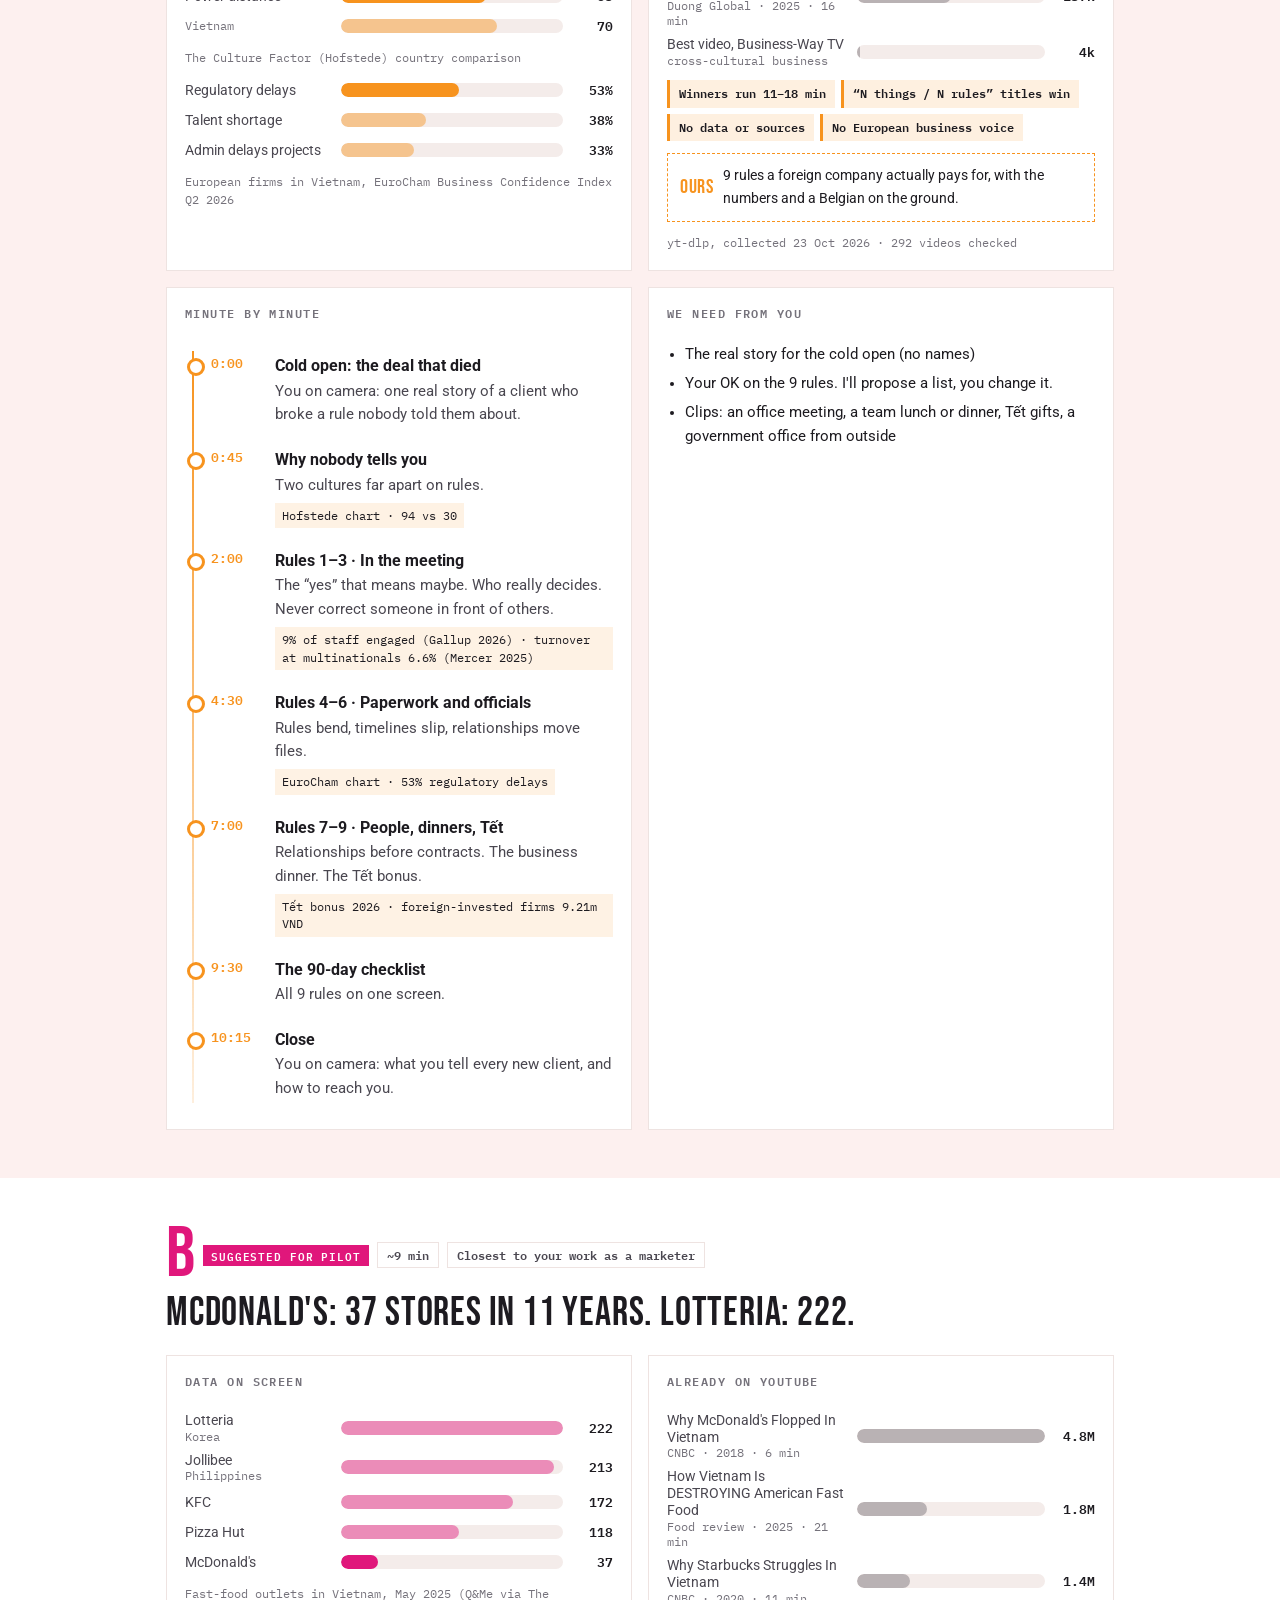
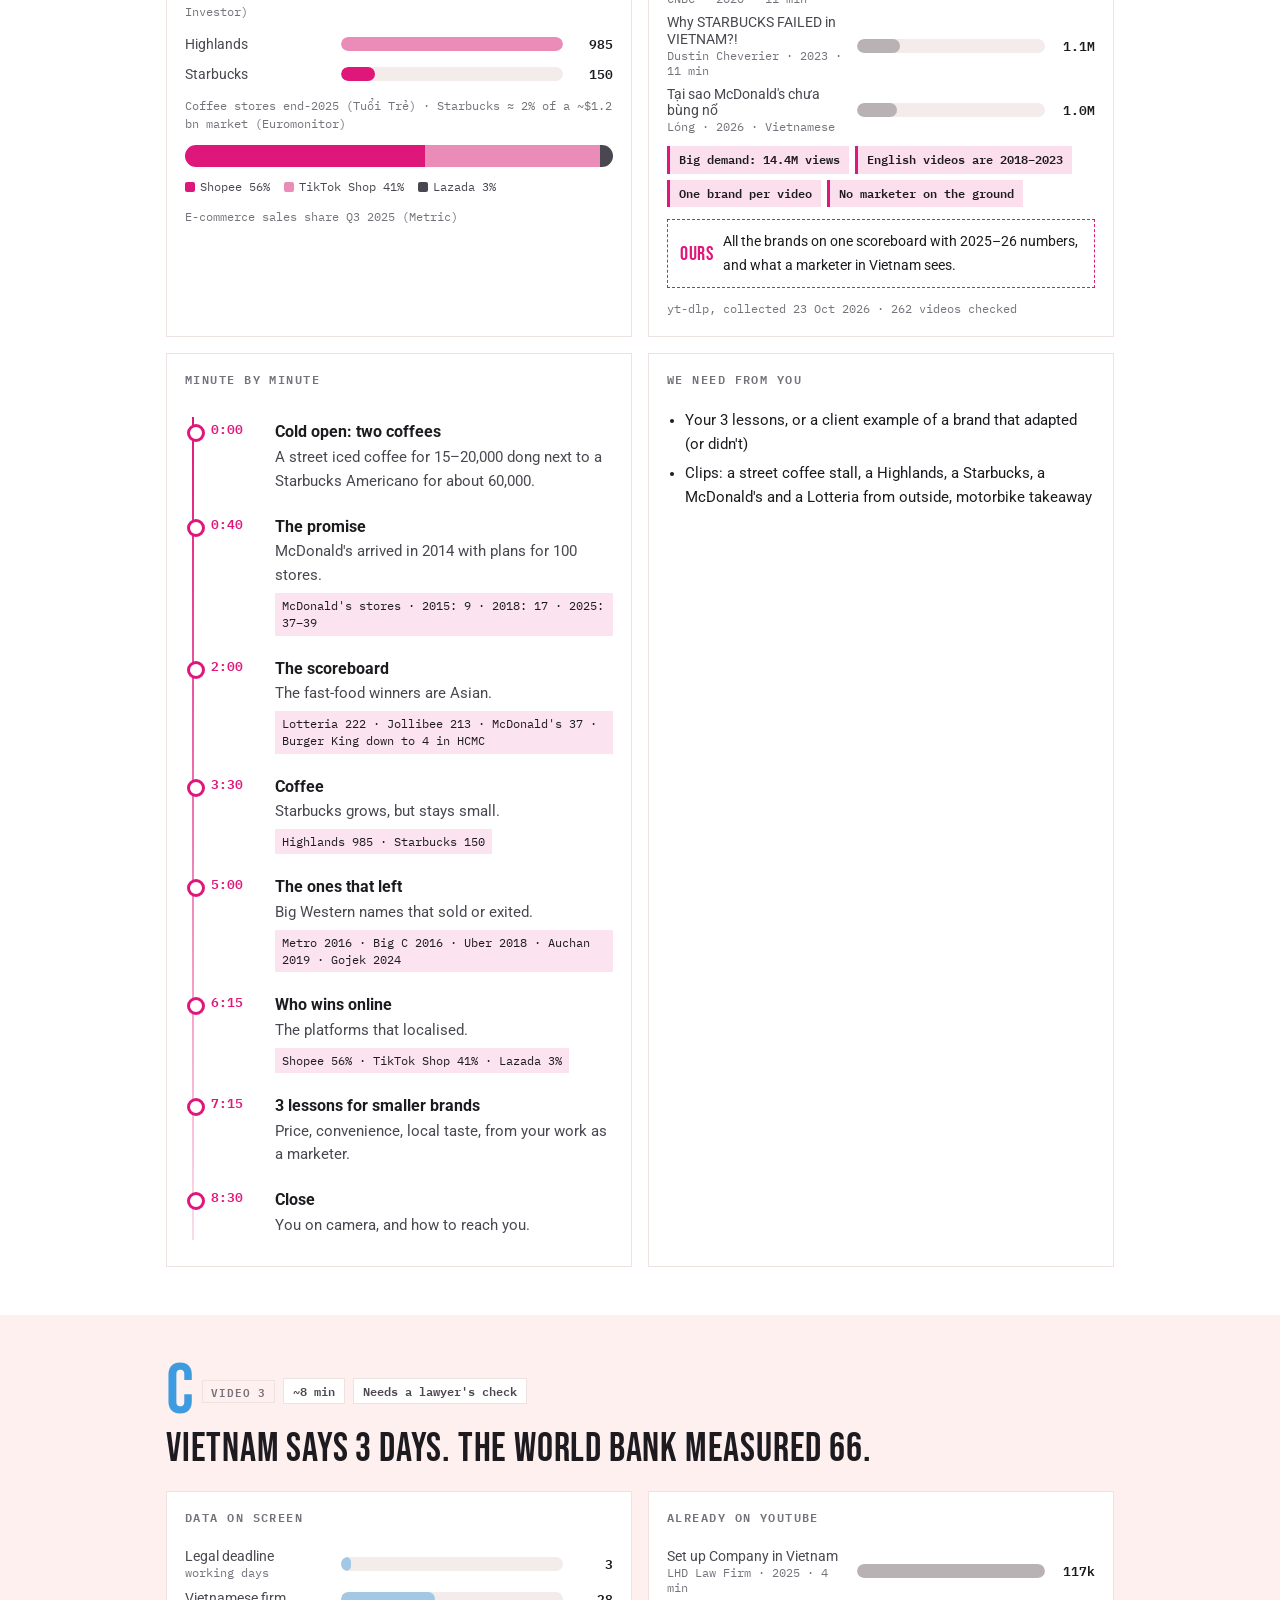
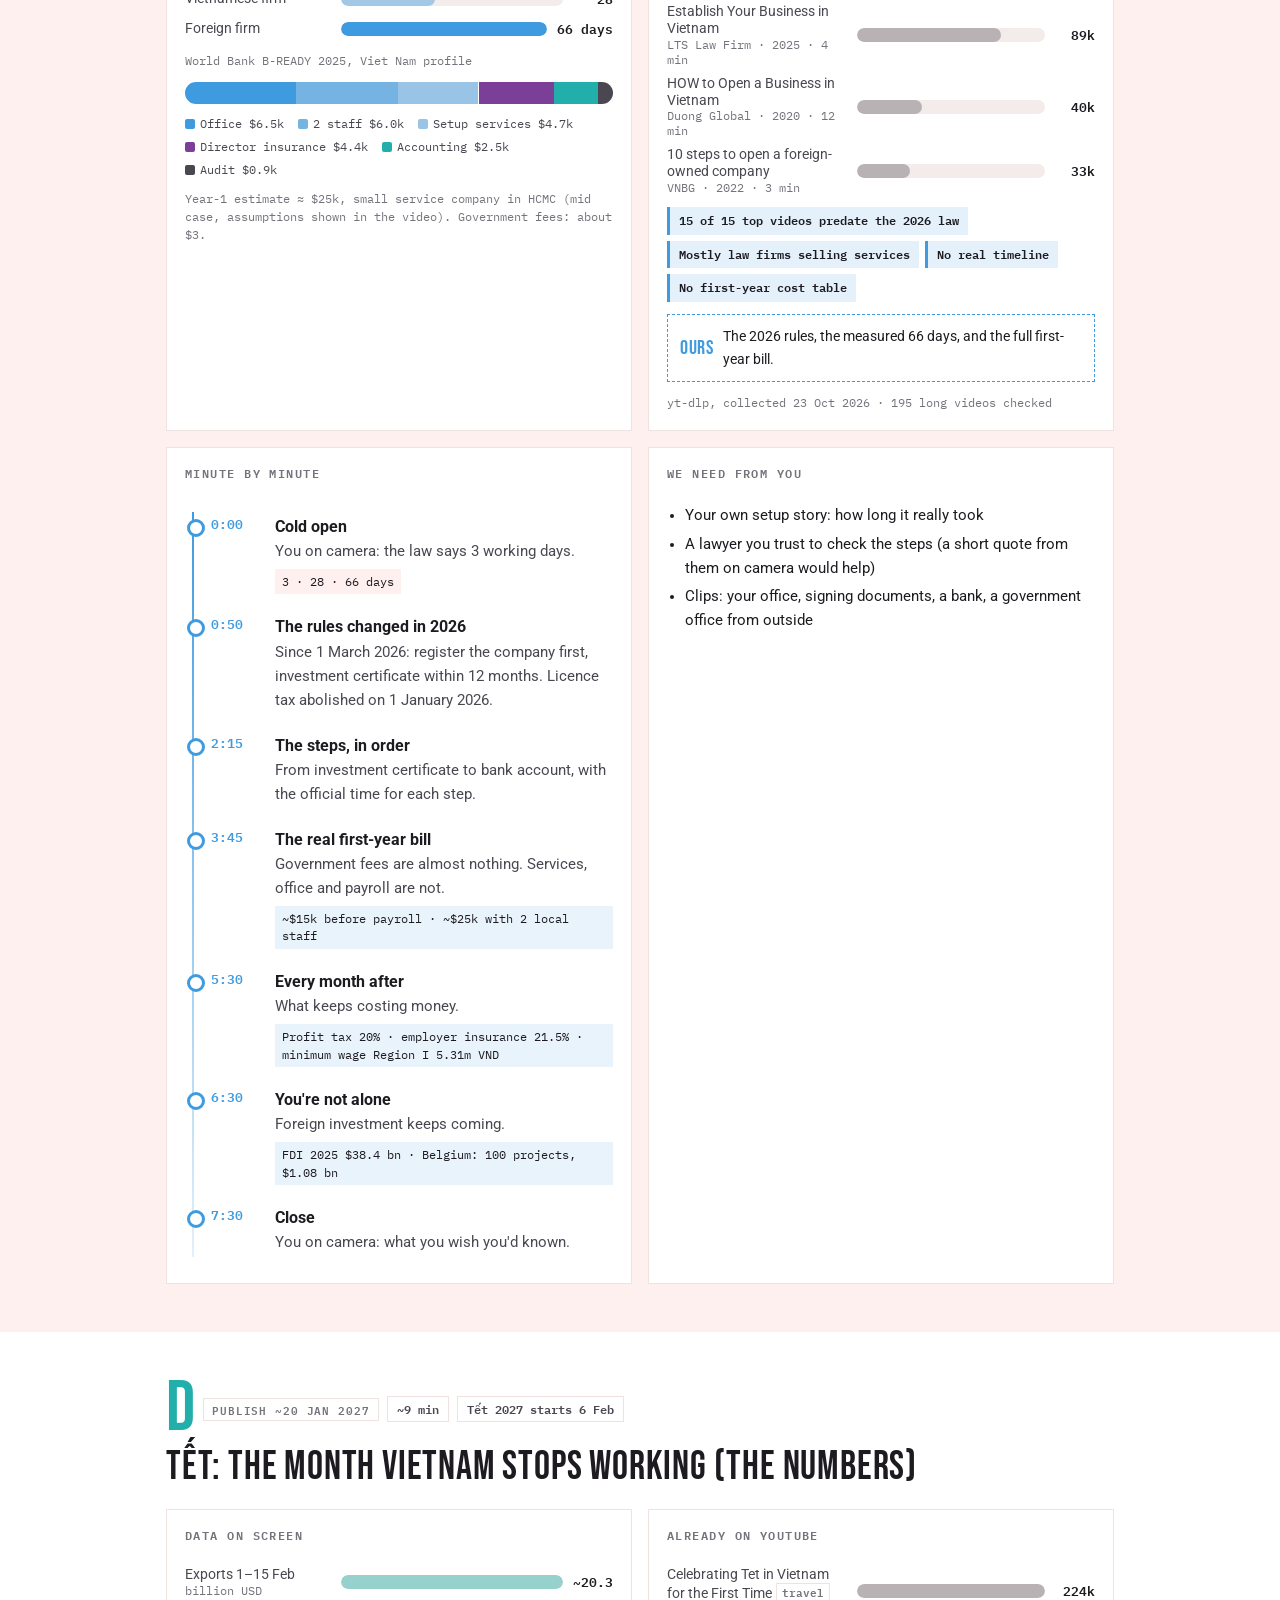
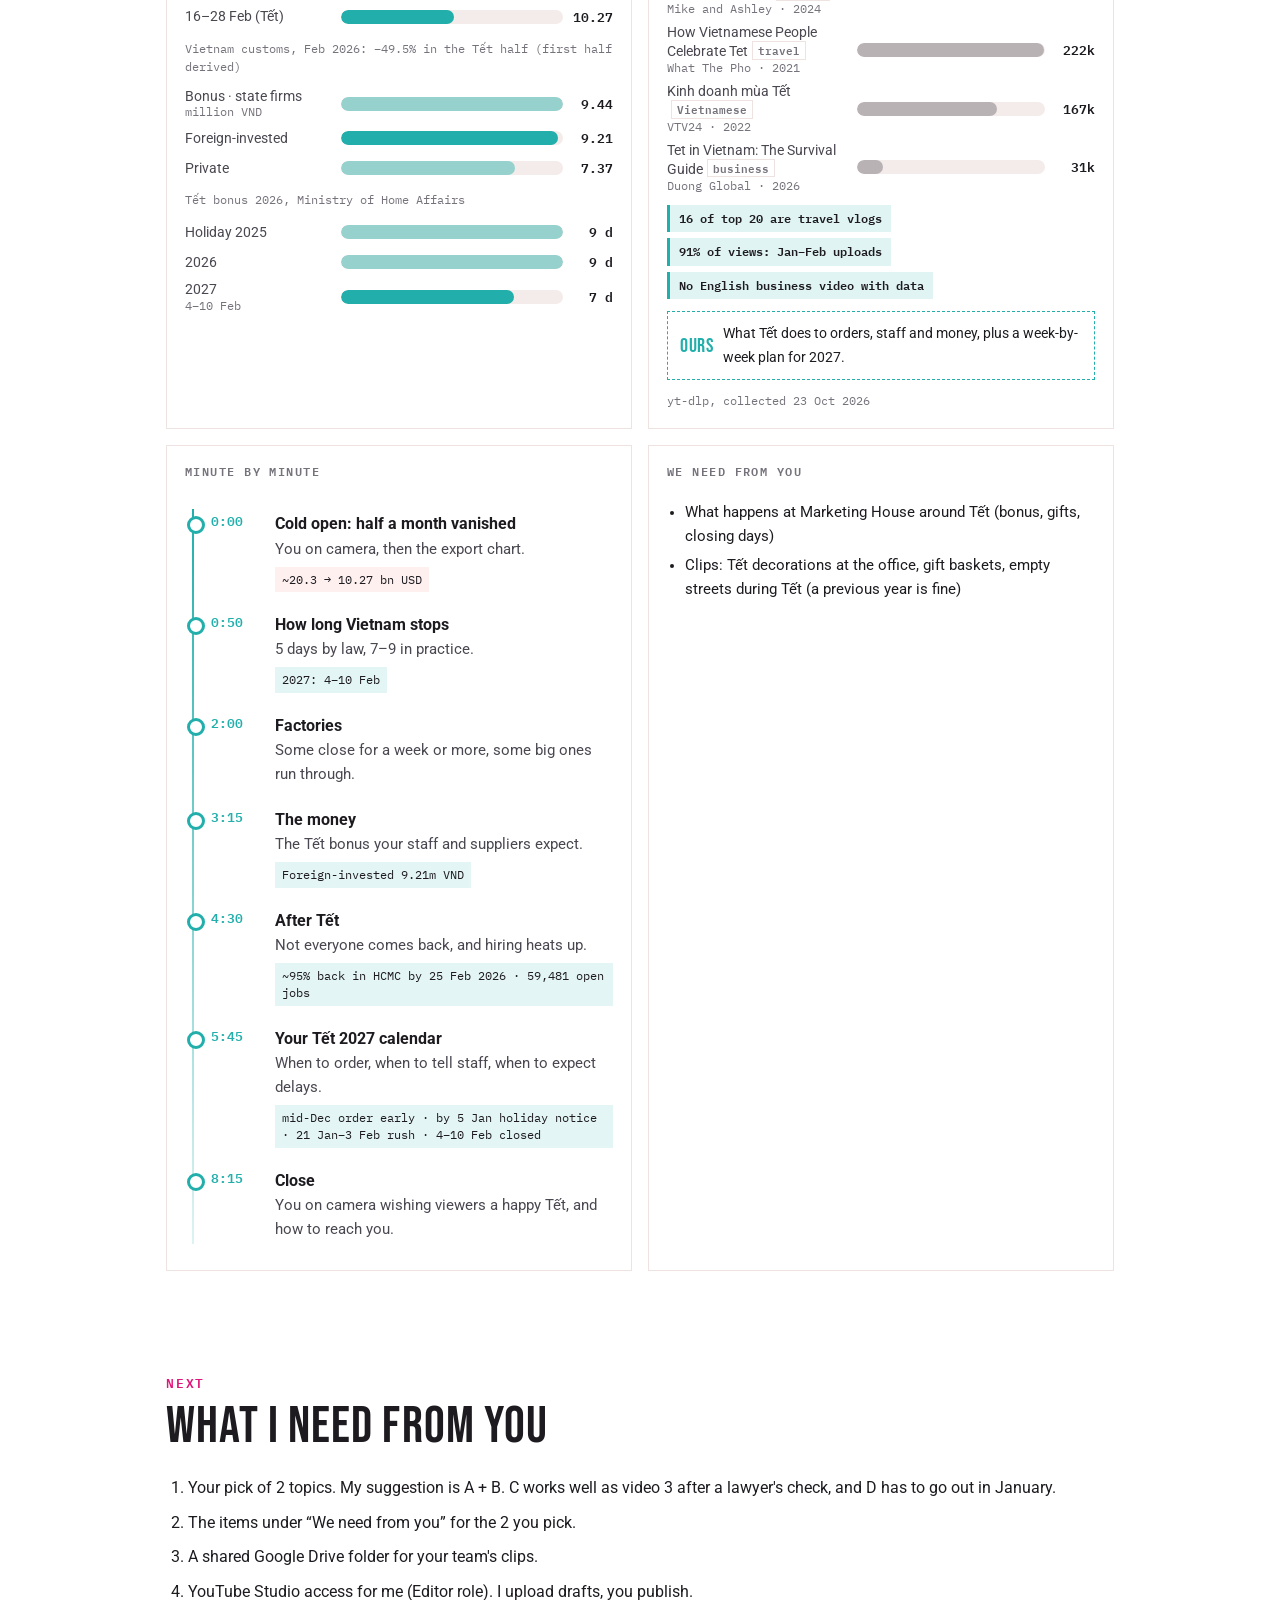
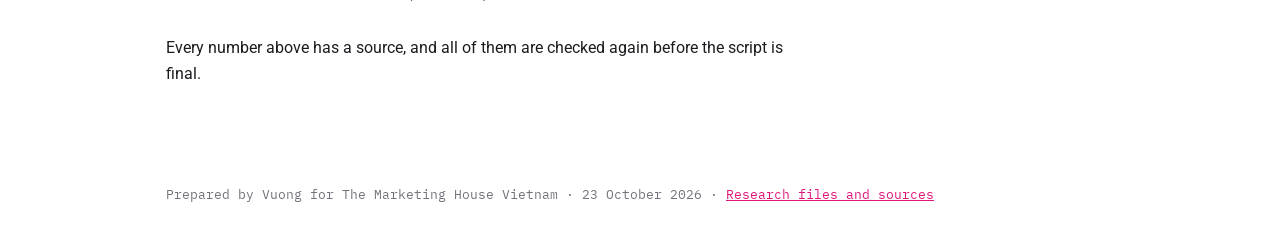
==== commit 20cd6f56: "Marketing House: replace page with pilot video plans, logo palette Co-Authored-By: Claude Opus 5.5 <" ====
--- a/mh-research-190bd680/index.html
+++ b/mh-research-190bd680/index.html
@@ -4,295 +4,446 @@
 <meta charset="utf-8">
 <meta name="robots" content="noindex, nofollow">
 <meta name="viewport" content="width=device-width, initial-scale=1, viewport-fit=cover">
-<title>Keeping It Raw</title>
+<title>Pilot Video Plans</title>
 <meta name="claude:viewport-fit-sides" content="cover">
 <link rel="preconnect" href="https://fonts.googleapis.com">
-<link rel="stylesheet" href="https://fonts.googleapis.com/css2?family=Oswald:wght@500;700&family=IBM+Plex+Mono:wght@400;600&family=Roboto:wght@400;500;700&display=swap">
+<link rel="stylesheet" href="https://fonts.googleapis.com/css2?family=Bebas+Neue&family=IBM+Plex+Mono:wght@400;600&family=Roboto:wght@400;500;700&display=swap">
 <style>
-/* Layout: Marketing House brand (magenta hero, condensed caps, mono kickers); one column of evidence blocks, each = claim, chart, source */
+/* Layout: logo-led. Cream hero with the paint ring; 4 topic tiles in the logo's ring colours; each plan = data charts + competitor chart + timed run-sheet */
 :root{
-  --bg:#ffffff;--band:#FCEEEC;--surface:#ffffff;--ink:#222127;--ink2:#4b4a52;--mute:#6f6d75;--line:#efe1df;
-  --acc:#D71B72;--acc-ink:#ffffff;--teal:#138f90;--track:#f3eceb;
-  --f-display:Oswald,"Arial Narrow",sans-serif;--f-body:Roboto,-apple-system,system-ui,"Segoe UI",sans-serif;--f-mono:"IBM Plex Mono",Consolas,ui-monospace,monospace;
+  --cream:#FDF0EF;--bg:#ffffff;--surface:#ffffff;--ink:#1d1b20;--ink2:#4a4750;--mute:#75727b;--line:#eee3e1;--track:#f4ecea;
+  --orange:#F7931E;--yellow:#F4D21F;--lime:#9CC93A;--teal:#22AFAB;--blue:#3F9BE0;--magenta:#E0177B;--purple:#7B3F98;
+  --on-color:#ffffff;
+  --f-display:"Bebas Neue",Oswald,"Arial Narrow",sans-serif;--f-body:Roboto,-apple-system,system-ui,"Segoe UI",sans-serif;--f-mono:"IBM Plex Mono",Consolas,ui-monospace,monospace;
+  --ring:conic-gradient(from 200deg,var(--magenta),var(--orange),var(--yellow),var(--lime),var(--teal),var(--blue),var(--purple),var(--magenta));
 }
 @media (prefers-color-scheme:dark){:root:not([data-theme="light"]){
-  --bg:#17161b;--band:#211c21;--surface:#201f25;--ink:#f3f1f2;--ink2:#c9c6cc;--mute:#a19ea6;--line:#35323a;
-  --acc:#f0479a;--acc-ink:#ffffff;--teal:#3fd3d4;--track:#2b2930;color-scheme:dark}}
+  --cream:#221c20;--bg:#151418;--surface:#1e1c22;--ink:#f4f1f2;--ink2:#cbc7ce;--mute:#a19da6;--line:#332f38;--track:#2a2730;
+  --orange:#FFA53D;--yellow:#F7DC4A;--lime:#B2DB57;--teal:#3FCFCB;--blue:#62B2F0;--magenta:#F2459A;--purple:#A56CC3;color-scheme:dark}}
 :root[data-theme="dark"]{
-  --bg:#17161b;--band:#211c21;--surface:#201f25;--ink:#f3f1f2;--ink2:#c9c6cc;--mute:#a19ea6;--line:#35323a;
-  --acc:#f0479a;--acc-ink:#ffffff;--teal:#3fd3d4;--track:#2b2930;color-scheme:dark}
+  --cream:#221c20;--bg:#151418;--surface:#1e1c22;--ink:#f4f1f2;--ink2:#cbc7ce;--mute:#a19da6;--line:#332f38;--track:#2a2730;
+  --orange:#FFA53D;--yellow:#F7DC4A;--lime:#B2DB57;--teal:#3FCFCB;--blue:#62B2F0;--magenta:#F2459A;--purple:#A56CC3;color-scheme:dark}
 *{box-sizing:border-box}
+html{scroll-behavior:smooth}
 body{margin:0;background:var(--bg);color:var(--ink);font:16px/1.65 var(--f-body);-webkit-font-smoothing:antialiased}
-.wrap{max-width:860px;margin:0 auto;padding-left:max(16px,env(safe-area-inset-left,0px));padding-right:max(16px,env(safe-area-inset-right,0px))}
-h1,h2,h3{font-family:var(--f-display);font-weight:700;text-transform:uppercase;line-height:1.05;letter-spacing:.02em;text-wrap:balance;margin:0}
-h2{font-size:clamp(28px,5vw,40px);margin-bottom:12px}
-h3{font-size:20px;letter-spacing:.03em;margin-bottom:6px}
-p{margin:0 0 12px;max-width:68ch}
-a{color:var(--acc)}
-a:focus-visible{outline:2px solid var(--acc);outline-offset:2px}
-.kicker{font:600 13px/1.4 var(--f-mono);letter-spacing:.12em;text-transform:uppercase;color:var(--acc);margin:0 0 10px}
+.wrap{max-width:980px;margin:0 auto;padding-left:max(16px,env(safe-area-inset-left,0px));padding-right:max(16px,env(safe-area-inset-right,0px))}
+h1,h2,h3{font-family:var(--f-display);font-weight:400;line-height:.98;letter-spacing:.02em;text-wrap:balance;margin:0}
+h2{font-size:clamp(34px,6vw,52px)}
+h3{font-size:clamp(28px,4.6vw,40px)}
+h4{font:600 12px/1.3 var(--f-mono);letter-spacing:.12em;text-transform:uppercase;color:var(--mute);margin:0 0 10px}
+p{margin:0 0 12px;max-width:70ch}
+a{color:inherit}
+a:focus-visible,button:focus-visible{outline:2px solid var(--magenta);outline-offset:3px}
+.kicker{font:600 12.5px/1.4 var(--f-mono);letter-spacing:.14em;text-transform:uppercase;color:var(--magenta);margin:0 0 10px}
 section{padding-block:56px}
-section.band{background:var(--band)}
-.stack{display:grid;gap:20px}
-
-.hero{background:var(--acc);color:var(--acc-ink);padding-block:48px 56px}
-.hero .kicker{color:var(--acc-ink);opacity:.9}
-.hero h1{font-size:clamp(44px,10vw,92px);margin-bottom:16px}
-.hero p{font:16px/1.6 var(--f-mono);opacity:.95}
-.verdict{margin-top:24px;border:2px solid var(--acc-ink);padding:16px 18px;font-size:18px;max-width:68ch}
-.verdict b{font-family:var(--f-display);text-transform:uppercase;letter-spacing:.03em;font-size:22px;display:block;margin-bottom:4px}
-
-.ev{background:var(--surface);border:1px solid var(--line);padding:20px;display:grid;gap:10px;min-width:0}
-.ev blockquote{margin:0;padding-left:14px;border-left:4px solid var(--acc);font-size:17px;color:var(--ink)}
-.src{font:12.5px/1.5 var(--f-mono);color:var(--mute);overflow-wrap:anywhere}
-.src a{color:var(--mute)}
-.tag{justify-self:start;display:inline-block;font:600 11px/1 var(--f-mono);letter-spacing:.08em;text-transform:uppercase;padding:4px 7px;border:1px solid var(--teal);color:var(--teal)}
-.tag.med{border-color:var(--mute);color:var(--mute)}
-
-/* horizontal bar chart: width = value / axis max */
-.bars{display:grid;gap:9px;margin:6px 0 2px}
-.bar{display:grid;grid-template-columns:minmax(92px,150px) 1fr;gap:10px;align-items:center;font-size:14px}
-.bar .lbl{color:var(--ink2);text-align:right;line-height:1.25}
-.bar .trk{background:var(--track);height:26px;position:relative;min-width:0}
-.bar .fill{background:var(--ink2);height:100%;display:flex;align-items:center;justify-content:flex-end;padding-right:7px;color:var(--bg);font:600 13px/1 var(--f-mono);font-variant-numeric:tabular-nums;min-width:2.6em}
-.bar .fill.hi{background:var(--acc);color:var(--acc-ink)}
-.bar .fill.alt{background:var(--teal);color:var(--bg)}
-.pair{display:grid;grid-template-columns:repeat(auto-fit,minmax(240px,1fr));gap:18px}
-.legend{font:12.5px var(--f-mono);color:var(--mute);display:flex;gap:16px;flex-wrap:wrap}
-.legend i{display:inline-block;width:10px;height:10px;margin-right:6px;vertical-align:-1px}
-
-.big{font:700 clamp(48px,9vw,72px)/1 var(--f-display);color:var(--acc)}
-.keep{display:grid;grid-template-columns:repeat(auto-fit,minmax(230px,1fr));gap:16px}
-.keep ul{margin:0;padding-left:18px}
-.keep li{margin-bottom:6px}
-.topic{display:grid;gap:10px;background:var(--surface);border:1px solid var(--line);padding:20px;min-width:0}
-.topic .letter{font:700 15px var(--f-mono);color:var(--acc);letter-spacing:.1em}
-.yt{border-top:1px dashed var(--line);padding-top:12px;font-size:15px;color:var(--ink2)}
-.yt b{color:var(--ink)}
-.pick{border:2px solid var(--acc)}
-.pick .letter::after{content:"  · suggested for pilot";color:var(--mute);font-weight:400}
-ol.need{margin:0;padding-left:22px}
-ol.need li{margin-bottom:8px}
-.foot{font:12.5px/1.6 var(--f-mono);color:var(--mute);padding-block:28px 40px}
-@media (max-width:480px){.bar{grid-template-columns:96px 1fr;font-size:13px}}
+.stack{display:grid;gap:22px}
+
+/* hero */
+.hero{background:var(--cream);padding-block:40px 52px;overflow:hidden}
+.hero .wrap{display:grid;grid-template-columns:auto 1fr;gap:28px;align-items:center}
+.logo{position:relative;width:132px;height:132px;flex:none}
+.logo::before{content:"";position:absolute;inset:-14px;border-radius:50%;background:var(--ring);filter:blur(18px);opacity:.45;animation:spin 40s linear infinite}
+.logo img{position:relative;width:100%;height:100%;border-radius:50%;display:block}
+.hero h1{font-size:clamp(52px,10vw,104px)}
+.hero p{color:var(--ink2);font-size:17px;margin:10px 0 0}
+.hero .meta{font:600 12.5px var(--f-mono);letter-spacing:.12em;text-transform:uppercase;color:var(--mute);margin-bottom:8px}
+@media (max-width:620px){.hero .wrap{grid-template-columns:1fr}.logo{width:104px;height:104px}}
+
+/* topic colours */
+.t-a{--c:var(--orange)} .t-b{--c:var(--magenta)} .t-c{--c:var(--blue)} .t-d{--c:var(--teal)}
+
+/* at a glance */
+.tiles{display:grid;grid-template-columns:repeat(auto-fit,minmax(210px,1fr));gap:14px}
+.tile{position:relative;display:grid;gap:8px;align-content:start;background:var(--surface);border:1px solid var(--line);border-top:6px solid var(--c);padding:18px;text-decoration:none;color:var(--ink);transition:transform .2s ease,box-shadow .2s ease;min-width:0}
+.tile:hover{transform:translateY(-3px);box-shadow:0 12px 28px -14px color-mix(in srgb,var(--c) 70%,transparent)}
+.tile .l{font:600 13px var(--f-mono);color:var(--c);letter-spacing:.1em}
+.tile b{font:400 25px/1 var(--f-display);letter-spacing:.02em}
+.tile .stat{font:600 13px/1.4 var(--f-mono);color:var(--ink2)}
+.tile .gap{font-size:14px;color:var(--ink2)}
+.badge{justify-self:start;font:600 11px/1 var(--f-mono);letter-spacing:.08em;text-transform:uppercase;padding:5px 8px;background:var(--c);color:var(--on-color)}
+.badge.ghost{background:transparent;color:var(--mute);border:1px solid var(--line)}
+
+/* how */
+.how{display:grid;grid-template-columns:repeat(auto-fit,minmax(200px,1fr));gap:14px}
+.how div{display:grid;grid-template-columns:40px 1fr;gap:12px;align-items:start;min-width:0}
+.dot{width:40px;height:40px;border-radius:50%;background:var(--c);opacity:.9}
+.how b{display:block;font:400 22px/1 var(--f-display);letter-spacing:.03em;margin-bottom:4px}
+.how p{font-size:15px;color:var(--ink2);margin:0}
+.steps{display:flex;flex-wrap:wrap;gap:0;margin:6px 0 0;padding:0;list-style:none;counter-reset:s}
+.steps li{counter-increment:s;font:600 13px var(--f-mono);padding:8px 14px 8px 12px;background:var(--cream);margin:0 4px 4px 0}
+.steps li::before{content:counter(s);display:inline-grid;place-items:center;width:20px;height:20px;border-radius:50%;background:var(--ink);color:var(--bg);font-size:11px;margin-right:8px}
+
+/* plan */
+.plan{background:var(--cream);padding-block:48px}
+.plan:nth-of-type(even){background:var(--bg)}
+.phead{display:grid;gap:10px;margin-bottom:22px}
+.phead .row1{display:flex;flex-wrap:wrap;gap:8px;align-items:center}
+.phead .big{font:400 72px/0.8 var(--f-display);color:var(--c)}
+.chip{font:600 12px/1 var(--f-mono);padding:6px 9px;border:1px solid var(--line);background:var(--surface);color:var(--ink2)}
+.phead .why{color:var(--ink2);font-size:16px}
+.grid2{display:grid;grid-template-columns:repeat(auto-fit,minmax(300px,1fr));gap:16px}
+.card{background:var(--surface);border:1px solid var(--line);padding:18px;min-width:0;display:grid;gap:12px;align-content:start}
+.src{font:12px/1.5 var(--f-mono);color:var(--mute);overflow-wrap:anywhere}
+
+/* bars: label | track | value; width set inline as % of the chart's own max */
+.bars{display:grid;gap:8px}
+.bar{display:grid;grid-template-columns:minmax(88px,34%) 1fr auto;gap:10px;align-items:center;font-size:13.5px}
+.bar .lb{color:var(--ink2);line-height:1.25;min-width:0}
+.bar .lb small{display:block;font:11.5px var(--f-mono);color:var(--mute)}
+.bar .tr{height:14px;background:var(--track);border-radius:7px;overflow:hidden;min-width:0}
+.bar .fl{height:100%;border-radius:7px;background:color-mix(in srgb,var(--c) 45%,var(--track));transform-origin:left;animation:grow .9s cubic-bezier(.2,.7,.2,1) both}
+.bar .fl.hi{background:var(--c)}
+.bar .v{font:600 12.5px var(--f-mono);font-variant-numeric:tabular-nums;color:var(--ink);text-align:right;min-width:3.2em}
+.pairlab{display:flex;gap:14px;flex-wrap:wrap;font:12px var(--f-mono);color:var(--mute)}
+.pairlab i{display:inline-block;width:10px;height:10px;border-radius:50%;margin-right:5px;vertical-align:-1px}
+.stack100{display:flex;height:22px;border-radius:11px;overflow:hidden}
+.stack100 span{display:block;height:100%;animation:grow .9s cubic-bezier(.2,.7,.2,1) both;transform-origin:left}
+.legend{display:flex;flex-wrap:wrap;gap:6px 14px;font:12px/1.4 var(--f-mono);color:var(--ink2)}
+.legend i{display:inline-block;width:10px;height:10px;border-radius:2px;margin-right:5px;vertical-align:-1px}
+
+/* competitor panel */
+.comp .bar{grid-template-columns:minmax(120px,42%) 1fr auto}
+.comp .bar .fl{background:color-mix(in srgb,var(--ink2) 35%,var(--track))}
+.tag{display:inline-block;font:600 10.5px/1 var(--f-mono);padding:3px 5px;margin-left:4px;border:1px solid var(--line);color:var(--mute);vertical-align:1px}
+.gaps{display:flex;flex-wrap:wrap;gap:6px}
+.gaps span{font:600 12px/1.3 var(--f-mono);padding:6px 9px;background:color-mix(in srgb,var(--c) 14%,var(--surface));color:var(--ink);border-left:3px solid var(--c)}
+.ours{display:flex;gap:10px;align-items:center;font-size:14px;padding:10px 12px;border:1.5px dashed var(--c)}
+.ours b{font:400 20px/1 var(--f-display);color:var(--c);letter-spacing:.03em;flex:none}
+
+/* run-sheet */
+.run{position:relative;display:grid;gap:0;padding-left:26px}
+.run::before{content:"";position:absolute;left:7px;top:8px;bottom:8px;width:2px;background:linear-gradient(var(--c),color-mix(in srgb,var(--c) 15%,transparent))}
+.step{position:relative;display:grid;grid-template-columns:54px 1fr;gap:10px;padding-block:10px}
+.step::before{content:"";position:absolute;left:-24px;top:15px;width:12px;height:12px;border-radius:50%;background:var(--surface);border:3px solid var(--c)}
+.step .t{font:600 12.5px/1.6 var(--f-mono);color:var(--c);font-variant-numeric:tabular-nums}
+.step b{display:block}
+.step p{margin:0;font-size:14.5px;color:var(--ink2)}
+.step .scr{display:inline-block;margin-top:5px;font:12px/1.45 var(--f-mono);color:var(--ink);background:color-mix(in srgb,var(--c) 12%,var(--surface));padding:4px 7px}
+.step.cam .scr{background:var(--cream)}
+.need ul{margin:0;padding-left:18px;font-size:14.5px}
+.need li{margin-bottom:5px}
+
+.ask{margin:0;padding-left:22px}
+.ask li{margin-bottom:8px}
+.foot{font:12.5px/1.6 var(--f-mono);color:var(--mute);padding-block:28px 44px}
+.foot a{color:var(--magenta)}
+
+/* light motion: everything is visible at rest; this only eases it in */
+.rise{animation:rise .6s cubic-bezier(.2,.7,.2,1) both}
+.tiles .tile:nth-child(2){animation-delay:.06s}.tiles .tile:nth-child(3){animation-delay:.12s}.tiles .tile:nth-child(4){animation-delay:.18s}
+@keyframes rise{from{opacity:.001;transform:translateY(10px)}to{opacity:1;transform:none}}
+@keyframes grow{from{transform:scaleX(0)}to{transform:scaleX(1)}}
+@keyframes spin{to{transform:rotate(360deg)}}
+@media (prefers-reduced-motion:reduce){*,*::before{animation:none!important;transition:none!important}}
+@media (max-width:480px){.bar,.comp .bar{grid-template-columns:96px 1fr auto;font-size:12.5px}.step{grid-template-columns:44px 1fr}}
 </style>
 </head>
 <body>
 
 <header class="hero">
   <div class="wrap">
-    <p class="kicker">Marketing House × YouTube · research for Mieke · 21 Oct 2026</p>
-    <h1>Keeping it raw</h1>
-    <p>Your question: how do we add data videos without losing subscribers who love that everything is raw, real and made without AI? Below is what the evidence says. Every number links to its source.</p>
-    <div class="verdict"><b>Short answer</b>Keep your voice and your face, and add simple charts in the middle. YouTube judges each video on its own, your audience clearly wants human-made content, and studies show a raw talking head plus simple visuals keeps people watching.</div>
+    <div class="logo"><img src="logo.png" alt="The Marketing House Vietnam logo" width="132" height="132"></div>
+    <div>
+      <p class="meta">YouTube pilot · 23 October 2026</p>
+      <h1>Pilot video plans</h1>
+      <p>Four topics, each with a title, a length, the data on screen, what already exists on YouTube, and a minute-by-minute plan. Pick 2 for the pilot.</p>
+    </div>
   </div>
 </header>
 
 <section>
   <div class="wrap stack">
-    <div>
-      <p class="kicker">1 · Will a new format hurt the channel?</p>
-      <h2>YouTube judges each video on its own</h2>
-    </div>
-    <div class="ev">
-      <span class="tag">YouTube official</span>
-      <blockquote>“What can lead to a decline in overall channel views is when viewers stop watching most of your videos when they’re recommended to them.”</blockquote>
-      <p>So one new video can't drag the channel down. YouTube shows it to the people who respond to it. The risk only appears if <em>most</em> videos stop working for your viewers. That's why every new video keeps you on camera and in your own voice.</p>
-      <div class="src">YouTube Help, “If one of my videos under-performs, is that going to hurt my channel?” · <a href="https://support.google.com/youtube/answer/141805?hl=en" target="_blank" rel="noopener">support.google.com/youtube/answer/141805</a></div>
-    </div>
-    <div class="ev">
-      <span class="tag">YouTube official</span>
-      <blockquote>“It’s important that you always keep experimenting with new topics and formats. To build an audience, creators need to both retain their existing viewers and attract new ones.”</blockquote>
-      <div class="src">Same page · <a href="https://support.google.com/youtube/answer/141805?hl=en" target="_blank" rel="noopener">support.google.com/youtube/answer/141805</a></div>
-    </div>
-  </div>
-</section>
-
-<section class="band">
+    <div><p class="kicker">At a glance</p><h2>Four videos to choose from</h2></div>
+    <div class="tiles">
+      <a class="tile t-a rise" href="#a"><span class="l">A</span><span class="badge">Suggested</span><b>9 Unwritten Rules That Quietly Kill Foreign Deals</b><span class="stat">~11 min · top rival 273k views</span><span class="gap">No rival shows data or a European business view.</span></a>
+      <a class="tile t-b rise" href="#b"><span class="l">B</span><span class="badge">Suggested</span><b>McDonald's: 37 Stores in 11 Years. Lotteria: 222.</b><span class="stat">~9 min · top rival 4.8M views (2018)</span><span class="gap">No English video compares the brands with 2025–26 data.</span></a>
+      <a class="tile t-c rise" href="#c"><span class="l">C</span><span class="badge ghost">Video 3</span><b>Vietnam Says 3 Days. The World Bank Measured 66.</b><span class="stat">~8 min · top rival 117k views</span><span class="gap">All top 15 rivals predate the March 2026 law.</span></a>
+      <a class="tile t-d rise" href="#d"><span class="l">D</span><span class="badge ghost">Mid-January</span><b>Tết: The Month Vietnam Stops Working</b><span class="stat">~9 min · top business rival 31k</span><span class="gap">16 of the top 20 Tết videos are travel vlogs.</span></a>
+    </div>
+  </div>
+</section>
+
+<section style="padding-top:0">
   <div class="wrap stack">
-    <div>
-      <p class="kicker">2 · Is “no AI” the right promise?</p>
-      <h2>Yes. Your viewers want to know a human made it</h2>
-    </div>
-    <div class="ev">
-      <div class="big">76%</div>
-      <p>of Americans say it is extremely or very important to be able to tell whether pictures, videos and text were made by AI or by people.</p>
-      <div class="src">Pew Research Center, 17 Sep 2025, 5,023 US adults · <a href="https://www.pewresearch.org/science/2025/09/17/how-americans-view-ai-and-its-impact-on-people-and-society/" target="_blank" rel="noopener">pewresearch.org</a></div>
-    </div>
-    <div class="ev">
-      <h3>How comfortable are people with content made by…</h3>
-      <div class="bars" role="img" aria-label="12% comfortable with news made entirely by AI, 43% when a human leads with some AI help">
-        <div class="bar"><span class="lbl">AI only</span><div class="trk"><div class="fill" style="width:12%">12%</div></div></div>
-        <div class="bar"><span class="lbl">A human, with some AI help</span><div class="trk"><div class="fill hi" style="width:43%">43%</div></div></div>
-      </div>
-      <div class="src">Reuters Institute, Generative AI and News Report 2025, ~2,000 people in each of 6 countries (news content) · <a href="https://reutersinstitute.politics.ox.ac.uk/generative-ai-and-news-report-2025-how-people-think-about-ais-role-journalism-and-society" target="_blank" rel="noopener">reutersinstitute.politics.ox.ac.uk</a></div>
-    </div>
-    <div class="ev">
-      <span class="tag med">Cautionary case</span>
-      <p>In August 2026, Hank Green (about 32 million subscribers across his channels) apologised to his audience after relying too much on AI for research: <em>“You need to know that my words are mine.”</em> For a channel built on trust, hidden AI costs more than it saves.</p>
-      <div class="src">Fortune, 4 Aug 2026 · <a href="https://fortune.com/2026/08/04/did-hank-green-use-ai-chatgpt-youtube-social-media/" target="_blank" rel="noopener">fortune.com</a></div>
-    </div>
-    <p>That's why we record <b>your real voice</b>. No clone, no AI narrator. To be fully open: I use research tools to find and check sources. Every number shows its source on screen, and you approve every line before you record it.</p>
+    <div><p class="kicker">Every video</p><h2>How each one is built</h2></div>
+    <div class="how">
+      <div class="t-a"><span class="dot"></span><span><b>You open and close</b><p>About 30 seconds on camera at the start and the end, on your phone, like your current videos.</p></span></div>
+      <div class="t-b"><span class="dot"></span><span><b>Your voice</b><p>You read the approved script on your phone in a quiet room, about 20–30 minutes.</p></span></div>
+      <div class="t-c"><span class="dot"></span><span><b>Charts with sources</b><p>Plain charts and maps when a number matters, with the source on screen.</p></span></div>
+      <div class="t-d"><span class="dot"></span><span><b>Your team's clips</b><p>Phone clips from real life in Vietnam: horizontal, 10–20 seconds each.</p></span></div>
+    </div>
+    <ol class="steps" aria-label="Process"><li>You pick 2</li><li>Outline OK</li><li>Script OK</li><li>You record</li><li>Video in ~1 week</li><li>Up to 2 revision rounds</li></ol>
+  </div>
+</section>
+
+<!-- ============ A ============ -->
+<section class="plan t-a" id="a">
+  <div class="wrap">
+    <div class="phead">
+      <div class="row1"><span class="big">A</span><span class="badge">Suggested for pilot</span><span class="chip">~11 min</span><span class="chip">Your best-performing subject</span></div>
+      <h3>9 Unwritten Rules in Vietnam That Quietly Kill Foreign Deals</h3>
+    </div>
+    <div class="grid2">
+      <div class="card">
+        <h4>Data on screen</h4>
+        <div class="pairlab"><span><i style="background:var(--c)"></i>Belgium</span><span><i style="background:color-mix(in srgb,var(--c) 45%,var(--track))"></i>Vietnam</span><span>Hofstede, 0–100</span></div>
+        <div class="bars" role="img" aria-label="Hofstede: uncertainty avoidance Belgium 94 Vietnam 30; individualism Belgium 81 Vietnam 30; power distance Belgium 65 Vietnam 70">
+          <div class="bar"><span class="lb">Rules followed strictly</span><span class="tr"><span class="fl hi" style="width:94%;display:block"></span></span><span class="v">94</span></div>
+          <div class="bar"><span class="lb"><small>Vietnam</small></span><span class="tr"><span class="fl" style="width:30%;display:block"></span></span><span class="v">30</span></div>
+          <div class="bar"><span class="lb">Individualism</span><span class="tr"><span class="fl hi" style="width:81%;display:block"></span></span><span class="v">81</span></div>
+          <div class="bar"><span class="lb"><small>Vietnam</small></span><span class="tr"><span class="fl" style="width:30%;display:block"></span></span><span class="v">30</span></div>
+          <div class="bar"><span class="lb">Power distance</span><span class="tr"><span class="fl hi" style="width:65%;display:block"></span></span><span class="v">65</span></div>
+          <div class="bar"><span class="lb"><small>Vietnam</small></span><span class="tr"><span class="fl" style="width:70%;display:block"></span></span><span class="v">70</span></div>
+        </div>
+        <div class="src">The Culture Factor (Hofstede) country comparison</div>
+        <div class="bars" role="img" aria-label="EuroCham Q2 2026: regulatory delays 53%, talent shortage 38%, admin procedures delay projects 33%">
+          <div class="bar"><span class="lb">Regulatory delays</span><span class="tr"><span class="fl hi" style="width:53%;display:block"></span></span><span class="v">53%</span></div>
+          <div class="bar"><span class="lb">Talent shortage</span><span class="tr"><span class="fl" style="width:38%;display:block"></span></span><span class="v">38%</span></div>
+          <div class="bar"><span class="lb">Admin delays projects</span><span class="tr"><span class="fl" style="width:33%;display:block"></span></span><span class="v">33%</span></div>
+        </div>
+        <div class="src">European firms in Vietnam, EuroCham Business Confidence Index Q2 2026</div>
+      </div>
+      <div class="card comp">
+        <h4>Already on YouTube</h4>
+        <div class="bars" role="img" aria-label="Top competing videos by views">
+          <div class="bar"><span class="lb">12 Things That Shock Foreigners…<small>Vietnam Visabox · 2026 · 18 min</small></span><span class="tr"><span class="fl" style="width:100%;display:block"></span></span><span class="v">274k</span></div>
+          <div class="bar"><span class="lb">Vietnamese Culture 101<small>What The Pho · 2021 · 12 min</small></span><span class="tr"><span class="fl" style="width:55.3%;display:block"></span></span><span class="v">151k</span></div>
+          <div class="bar"><span class="lb">9 WEIRD Rules OK in Vietnam…<small>Duong Global · 2025 · 16 min</small></span><span class="tr"><span class="fl" style="width:49.9%;display:block"></span></span><span class="v">137k</span></div>
+          <div class="bar"><span class="lb">Best video, Business-Way TV<small>cross-cultural business</small></span><span class="tr"><span class="fl" style="width:1.6%;display:block"></span></span><span class="v">4k</span></div>
+        </div>
+        <div class="gaps"><span>Winners run 11–18 min</span><span>“N things / N rules” titles win</span><span>No data or sources</span><span>No European business voice</span></div>
+        <div class="ours"><b>Ours</b>9 rules a foreign company actually pays for, with the numbers and a Belgian on the ground.</div>
+        <div class="src">yt-dlp, collected 23 Oct 2026 · 292 videos checked</div>
+      </div>
+    </div>
+    <div class="grid2" style="margin-top:16px">
+      <div class="card">
+        <h4>Minute by minute</h4>
+        <div class="run">
+          <div class="step cam"><span class="t">0:00</span><div><b>Cold open: the deal that died</b><p>You on camera: one real story of a client who broke a rule nobody told them about.</p></div></div>
+          <div class="step"><span class="t">0:45</span><div><b>Why nobody tells you</b><p>Two cultures far apart on rules.</p><span class="scr">Hofstede chart · 94 vs 30</span></div></div>
+          <div class="step"><span class="t">2:00</span><div><b>Rules 1–3 · In the meeting</b><p>The “yes” that means maybe. Who really decides. Never correct someone in front of others.</p><span class="scr">9% of staff engaged (Gallup 2026) · turnover at multinationals 6.6% (Mercer 2025)</span></div></div>
+          <div class="step"><span class="t">4:30</span><div><b>Rules 4–6 · Paperwork and officials</b><p>Rules bend, timelines slip, relationships move files.</p><span class="scr">EuroCham chart · 53% regulatory delays</span></div></div>
+          <div class="step"><span class="t">7:00</span><div><b>Rules 7–9 · People, dinners, Tết</b><p>Relationships before contracts. The business dinner. The Tết bonus.</p><span class="scr">Tết bonus 2026 · foreign-invested firms 9.21m VND</span></div></div>
+          <div class="step"><span class="t">9:30</span><div><b>The 90-day checklist</b><p>All 9 rules on one screen.</p></div></div>
+          <div class="step cam"><span class="t">10:15</span><div><b>Close</b><p>You on camera: what you tell every new client, and how to reach you.</p></div></div>
+        </div>
+      </div>
+      <div class="card need">
+        <h4>We need from you</h4>
+        <ul>
+          <li>The real story for the cold open (no names)</li>
+          <li>Your OK on the 9 rules. I'll propose a list, you change it.</li>
+          <li>Clips: an office meeting, a team lunch or dinner, Tết gifts, a government office from outside</li>
+        </ul>
+      </div>
+    </div>
+  </div>
+</section>
+
+<!-- ============ B ============ -->
+<section class="plan t-b" id="b">
+  <div class="wrap">
+    <div class="phead">
+      <div class="row1"><span class="big">B</span><span class="badge">Suggested for pilot</span><span class="chip">~9 min</span><span class="chip">Closest to your work as a marketer</span></div>
+      <h3>McDonald's: 37 Stores in 11 Years. Lotteria: 222.</h3>
+    </div>
+    <div class="grid2">
+      <div class="card">
+        <h4>Data on screen</h4>
+        <div class="bars" role="img" aria-label="Fast-food outlets May 2025: Lotteria 222, Jollibee 213, KFC 172, Pizza Hut 118, McDonald's 37">
+          <div class="bar"><span class="lb">Lotteria <small>Korea</small></span><span class="tr"><span class="fl" style="width:100%;display:block"></span></span><span class="v">222</span></div>
+          <div class="bar"><span class="lb">Jollibee <small>Philippines</small></span><span class="tr"><span class="fl" style="width:95.9%;display:block"></span></span><span class="v">213</span></div>
+          <div class="bar"><span class="lb">KFC</span><span class="tr"><span class="fl" style="width:77.5%;display:block"></span></span><span class="v">172</span></div>
+          <div class="bar"><span class="lb">Pizza Hut</span><span class="tr"><span class="fl" style="width:53.2%;display:block"></span></span><span class="v">118</span></div>
+          <div class="bar"><span class="lb">McDonald's</span><span class="tr"><span class="fl hi" style="width:16.7%;display:block"></span></span><span class="v">37</span></div>
+        </div>
+        <div class="src">Fast-food outlets in Vietnam, May 2025 (Q&amp;Me via The Investor)</div>
+        <div class="bars" role="img" aria-label="Coffee chain stores end 2025: Highlands 985, Starbucks 150">
+          <div class="bar"><span class="lb">Highlands</span><span class="tr"><span class="fl" style="width:100%;display:block"></span></span><span class="v">985</span></div>
+          <div class="bar"><span class="lb">Starbucks</span><span class="tr"><span class="fl hi" style="width:15.2%;display:block"></span></span><span class="v">150</span></div>
+        </div>
+        <div class="src">Coffee stores end-2025 (Tuổi Trẻ) · Starbucks ≈ 2% of a ~$1.2 bn market (Euromonitor)</div>
+        <div class="stack100" role="img" aria-label="E-commerce share Q3 2025: Shopee 56%, TikTok Shop 41%, Lazada 3%"><span style="width:56%;background:var(--c)"></span><span style="width:41%;background:color-mix(in srgb,var(--c) 45%,var(--track))"></span><span style="width:3%;background:var(--ink2)"></span></div>
+        <div class="legend"><span><i style="background:var(--c)"></i>Shopee 56%</span><span><i style="background:color-mix(in srgb,var(--c) 45%,var(--track))"></i>TikTok Shop 41%</span><span><i style="background:var(--ink2)"></i>Lazada 3%</span></div>
+        <div class="src">E-commerce sales share Q3 2025 (Metric)</div>
+      </div>
+      <div class="card comp">
+        <h4>Already on YouTube</h4>
+        <div class="bars" role="img" aria-label="Top competing videos by views">
+          <div class="bar"><span class="lb">Why McDonald's Flopped In Vietnam<small>CNBC · 2018 · 6 min</small></span><span class="tr"><span class="fl" style="width:100%;display:block"></span></span><span class="v">4.8M</span></div>
+          <div class="bar"><span class="lb">How Vietnam Is DESTROYING American Fast Food<small>Food review · 2025 · 21 min</small></span><span class="tr"><span class="fl" style="width:37.1%;display:block"></span></span><span class="v">1.8M</span></div>
+          <div class="bar"><span class="lb">Why Starbucks Struggles In Vietnam<small>CNBC · 2020 · 11 min</small></span><span class="tr"><span class="fl" style="width:28%;display:block"></span></span><span class="v">1.4M</span></div>
+          <div class="bar"><span class="lb">Why STARBUCKS FAILED in VIETNAM?!<small>Dustin Cheverier · 2023 · 11 min</small></span><span class="tr"><span class="fl" style="width:22.6%;display:block"></span></span><span class="v">1.1M</span></div>
+          <div class="bar"><span class="lb">Tại sao McDonald's chưa bùng nổ<small>Lóng · 2026 · Vietnamese</small></span><span class="tr"><span class="fl" style="width:21.1%;display:block"></span></span><span class="v">1.0M</span></div>
+        </div>
+        <div class="gaps"><span>Big demand: 14.4M views</span><span>English videos are 2018–2023</span><span>One brand per video</span><span>No marketer on the ground</span></div>
+        <div class="ours"><b>Ours</b>All the brands on one scoreboard with 2025–26 numbers, and what a marketer in Vietnam sees.</div>
+        <div class="src">yt-dlp, collected 23 Oct 2026 · 262 videos checked</div>
+      </div>
+    </div>
+    <div class="grid2" style="margin-top:16px">
+      <div class="card">
+        <h4>Minute by minute</h4>
+        <div class="run">
+          <div class="step cam"><span class="t">0:00</span><div><b>Cold open: two coffees</b><p>A street iced coffee for 15–20,000 dong next to a Starbucks Americano for about 60,000.</p></div></div>
+          <div class="step"><span class="t">0:40</span><div><b>The promise</b><p>McDonald's arrived in 2014 with plans for 100 stores.</p><span class="scr">McDonald's stores · 2015: 9 · 2018: 17 · 2025: 37–39</span></div></div>
+          <div class="step"><span class="t">2:00</span><div><b>The scoreboard</b><p>The fast-food winners are Asian.</p><span class="scr">Lotteria 222 · Jollibee 213 · McDonald's 37 · Burger King down to 4 in HCMC</span></div></div>
+          <div class="step"><span class="t">3:30</span><div><b>Coffee</b><p>Starbucks grows, but stays small.</p><span class="scr">Highlands 985 · Starbucks 150</span></div></div>
+          <div class="step"><span class="t">5:00</span><div><b>The ones that left</b><p>Big Western names that sold or exited.</p><span class="scr">Metro 2016 · Big C 2016 · Uber 2018 · Auchan 2019 · Gojek 2024</span></div></div>
+          <div class="step"><span class="t">6:15</span><div><b>Who wins online</b><p>The platforms that localised.</p><span class="scr">Shopee 56% · TikTok Shop 41% · Lazada 3%</span></div></div>
+          <div class="step"><span class="t">7:15</span><div><b>3 lessons for smaller brands</b><p>Price, convenience, local taste, from your work as a marketer.</p></div></div>
+          <div class="step cam"><span class="t">8:30</span><div><b>Close</b><p>You on camera, and how to reach you.</p></div></div>
+        </div>
+      </div>
+      <div class="card need">
+        <h4>We need from you</h4>
+        <ul>
+          <li>Your 3 lessons, or a client example of a brand that adapted (or didn't)</li>
+          <li>Clips: a street coffee stall, a Highlands, a Starbucks, a McDonald's and a Lotteria from outside, motorbike takeaway</li>
+        </ul>
+      </div>
+    </div>
+  </div>
+</section>
+
+<!-- ============ C ============ -->
+<section class="plan t-c" id="c">
+  <div class="wrap">
+    <div class="phead">
+      <div class="row1"><span class="big">C</span><span class="badge ghost">Video 3</span><span class="chip">~8 min</span><span class="chip">Needs a lawyer's check</span></div>
+      <h3>Vietnam Says 3 Days. The World Bank Measured 66.</h3>
+    </div>
+    <div class="grid2">
+      <div class="card">
+        <h4>Data on screen</h4>
+        <div class="bars" role="img" aria-label="Days to register a firm: legal deadline 3, Vietnamese firm 28, foreign firm 66">
+          <div class="bar"><span class="lb">Legal deadline <small>working days</small></span><span class="tr"><span class="fl" style="width:4.5%;display:block"></span></span><span class="v">3</span></div>
+          <div class="bar"><span class="lb">Vietnamese firm</span><span class="tr"><span class="fl" style="width:42.4%;display:block"></span></span><span class="v">28</span></div>
+          <div class="bar"><span class="lb">Foreign firm</span><span class="tr"><span class="fl hi" style="width:100%;display:block"></span></span><span class="v">66 days</span></div>
+        </div>
+        <div class="src">World Bank B-READY 2025, Viet Nam profile</div>
+        <div class="stack100" role="img" aria-label="Year-1 cost estimate about 25,000 USD: office 6,504, payroll 5,956, setup 4,712, director insurance 4,428, accounting 2,538, audit 865">
+          <span style="width:26%;background:var(--c)"></span><span style="width:23.8%;background:color-mix(in srgb,var(--c) 70%,var(--track))"></span><span style="width:18.8%;background:color-mix(in srgb,var(--c) 50%,var(--track))"></span><span style="width:17.7%;background:var(--purple)"></span><span style="width:10.2%;background:var(--teal)"></span><span style="width:3.5%;background:var(--ink2)"></span>
+        </div>
+        <div class="legend"><span><i style="background:var(--c)"></i>Office $6.5k</span><span><i style="background:color-mix(in srgb,var(--c) 70%,var(--track))"></i>2 staff $6.0k</span><span><i style="background:color-mix(in srgb,var(--c) 50%,var(--track))"></i>Setup services $4.7k</span><span><i style="background:var(--purple)"></i>Director insurance $4.4k</span><span><i style="background:var(--teal)"></i>Accounting $2.5k</span><span><i style="background:var(--ink2)"></i>Audit $0.9k</span></div>
+        <div class="src">Year-1 estimate ≈ $25k, small service company in HCMC (mid case, assumptions shown in the video). Government fees: about $3.</div>
+      </div>
+      <div class="card comp">
+        <h4>Already on YouTube</h4>
+        <div class="bars" role="img" aria-label="Top competing videos by views">
+          <div class="bar"><span class="lb">Set up Company in Vietnam<small>LHD Law Firm · 2025 · 4 min</small></span><span class="tr"><span class="fl" style="width:100%;display:block"></span></span><span class="v">117k</span></div>
+          <div class="bar"><span class="lb">Establish Your Business in Vietnam<small>LTS Law Firm · 2025 · 4 min</small></span><span class="tr"><span class="fl" style="width:76.7%;display:block"></span></span><span class="v">89k</span></div>
+          <div class="bar"><span class="lb">HOW to Open a Business in Vietnam<small>Duong Global · 2020 · 12 min</small></span><span class="tr"><span class="fl" style="width:34.5%;display:block"></span></span><span class="v">40k</span></div>
+          <div class="bar"><span class="lb">10 steps to open a foreign-owned company<small>VNBG · 2022 · 3 min</small></span><span class="tr"><span class="fl" style="width:27.9%;display:block"></span></span><span class="v">33k</span></div>
+        </div>
+        <div class="gaps"><span>15 of 15 top videos predate the 2026 law</span><span>Mostly law firms selling services</span><span>No real timeline</span><span>No first-year cost table</span></div>
+        <div class="ours"><b>Ours</b>The 2026 rules, the measured 66 days, and the full first-year bill.</div>
+        <div class="src">yt-dlp, collected 23 Oct 2026 · 195 long videos checked</div>
+      </div>
+    </div>
+    <div class="grid2" style="margin-top:16px">
+      <div class="card">
+        <h4>Minute by minute</h4>
+        <div class="run">
+          <div class="step cam"><span class="t">0:00</span><div><b>Cold open</b><p>You on camera: the law says 3 working days.</p><span class="scr">3 · 28 · 66 days</span></div></div>
+          <div class="step"><span class="t">0:50</span><div><b>The rules changed in 2026</b><p>Since 1 March 2026: register the company first, investment certificate within 12 months. Licence tax abolished on 1 January 2026.</p></div></div>
+          <div class="step"><span class="t">2:15</span><div><b>The steps, in order</b><p>From investment certificate to bank account, with the official time for each step.</p></div></div>
+          <div class="step"><span class="t">3:45</span><div><b>The real first-year bill</b><p>Government fees are almost nothing. Services, office and payroll are not.</p><span class="scr">~$15k before payroll · ~$25k with 2 local staff</span></div></div>
+          <div class="step"><span class="t">5:30</span><div><b>Every month after</b><p>What keeps costing money.</p><span class="scr">Profit tax 20% · employer insurance 21.5% · minimum wage Region I 5.31m VND</span></div></div>
+          <div class="step"><span class="t">6:30</span><div><b>You're not alone</b><p>Foreign investment keeps coming.</p><span class="scr">FDI 2025 $38.4 bn · Belgium: 100 projects, $1.08 bn</span></div></div>
+          <div class="step cam"><span class="t">7:30</span><div><b>Close</b><p>You on camera: what you wish you'd known.</p></div></div>
+        </div>
+      </div>
+      <div class="card need">
+        <h4>We need from you</h4>
+        <ul>
+          <li>Your own setup story: how long it really took</li>
+          <li>A lawyer you trust to check the steps (a short quote from them on camera would help)</li>
+          <li>Clips: your office, signing documents, a bank, a government office from outside</li>
+        </ul>
+      </div>
+    </div>
+  </div>
+</section>
+
+<!-- ============ D ============ -->
+<section class="plan t-d" id="d">
+  <div class="wrap">
+    <div class="phead">
+      <div class="row1"><span class="big">D</span><span class="badge ghost">Publish ~20 Jan 2027</span><span class="chip">~9 min</span><span class="chip">Tết 2027 starts 6 Feb</span></div>
+      <h3>Tết: The Month Vietnam Stops Working (The Numbers)</h3>
+    </div>
+    <div class="grid2">
+      <div class="card">
+        <h4>Data on screen</h4>
+        <div class="bars" role="img" aria-label="Exports February 2026: first half about 20.3 billion USD, second half 10.27 billion USD">
+          <div class="bar"><span class="lb">Exports 1–15 Feb <small>billion USD</small></span><span class="tr"><span class="fl" style="width:100%;display:block"></span></span><span class="v">~20.3</span></div>
+          <div class="bar"><span class="lb">16–28 Feb (Tết)</span><span class="tr"><span class="fl hi" style="width:50.6%;display:block"></span></span><span class="v">10.27</span></div>
+        </div>
+        <div class="src">Vietnam customs, Feb 2026: −49.5% in the Tết half (first half derived)</div>
+        <div class="bars" role="img" aria-label="Tết bonus 2026: state firms 9.44, foreign-invested 9.21, private 7.37 million VND">
+          <div class="bar"><span class="lb">Bonus · state firms <small>million VND</small></span><span class="tr"><span class="fl" style="width:100%;display:block"></span></span><span class="v">9.44</span></div>
+          <div class="bar"><span class="lb">Foreign-invested</span><span class="tr"><span class="fl hi" style="width:97.6%;display:block"></span></span><span class="v">9.21</span></div>
+          <div class="bar"><span class="lb">Private</span><span class="tr"><span class="fl" style="width:78.1%;display:block"></span></span><span class="v">7.37</span></div>
+        </div>
+        <div class="src">Tết bonus 2026, Ministry of Home Affairs</div>
+        <div class="bars" role="img" aria-label="Official Tết holiday: 2025 9 days, 2026 9 days, 2027 7 days">
+          <div class="bar"><span class="lb">Holiday 2025</span><span class="tr"><span class="fl" style="width:100%;display:block"></span></span><span class="v">9 d</span></div>
+          <div class="bar"><span class="lb">2026</span><span class="tr"><span class="fl" style="width:100%;display:block"></span></span><span class="v">9 d</span></div>
+          <div class="bar"><span class="lb">2027 <small>4–10 Feb</small></span><span class="tr"><span class="fl hi" style="width:77.8%;display:block"></span></span><span class="v">7 d</span></div>
+        </div>
+      </div>
+      <div class="card comp">
+        <h4>Already on YouTube</h4>
+        <div class="bars" role="img" aria-label="Top competing videos by views">
+          <div class="bar"><span class="lb">Celebrating Tet in Vietnam for the First Time<span class="tag">travel</span><small>Mike and Ashley · 2024</small></span><span class="tr"><span class="fl" style="width:100%;display:block"></span></span><span class="v">224k</span></div>
+          <div class="bar"><span class="lb">How Vietnamese People Celebrate Tet<span class="tag">travel</span><small>What The Pho · 2021</small></span><span class="tr"><span class="fl" style="width:99.2%;display:block"></span></span><span class="v">222k</span></div>
+          <div class="bar"><span class="lb">Kinh doanh mùa Tết<span class="tag">Vietnamese</span><small>VTV24 · 2022</small></span><span class="tr"><span class="fl" style="width:74.4%;display:block"></span></span><span class="v">167k</span></div>
+          <div class="bar"><span class="lb">Tet in Vietnam: The Survival Guide<span class="tag">business</span><small>Duong Global · 2026</small></span><span class="tr"><span class="fl" style="width:13.8%;display:block"></span></span><span class="v">31k</span></div>
+        </div>
+        <div class="gaps"><span>16 of top 20 are travel vlogs</span><span>91% of views: Jan–Feb uploads</span><span>No English business video with data</span></div>
+        <div class="ours"><b>Ours</b>What Tết does to orders, staff and money, plus a week-by-week plan for 2027.</div>
+        <div class="src">yt-dlp, collected 23 Oct 2026</div>
+      </div>
+    </div>
+    <div class="grid2" style="margin-top:16px">
+      <div class="card">
+        <h4>Minute by minute</h4>
+        <div class="run">
+          <div class="step cam"><span class="t">0:00</span><div><b>Cold open: half a month vanished</b><p>You on camera, then the export chart.</p><span class="scr">~20.3 → 10.27 bn USD</span></div></div>
+          <div class="step"><span class="t">0:50</span><div><b>How long Vietnam stops</b><p>5 days by law, 7–9 in practice.</p><span class="scr">2027: 4–10 Feb</span></div></div>
+          <div class="step"><span class="t">2:00</span><div><b>Factories</b><p>Some close for a week or more, some big ones run through.</p></div></div>
+          <div class="step"><span class="t">3:15</span><div><b>The money</b><p>The Tết bonus your staff and suppliers expect.</p><span class="scr">Foreign-invested 9.21m VND</span></div></div>
+          <div class="step"><span class="t">4:30</span><div><b>After Tết</b><p>Not everyone comes back, and hiring heats up.</p><span class="scr">~95% back in HCMC by 25 Feb 2026 · 59,481 open jobs</span></div></div>
+          <div class="step"><span class="t">5:45</span><div><b>Your Tết 2027 calendar</b><p>When to order, when to tell staff, when to expect delays.</p><span class="scr">mid-Dec order early · by 5 Jan holiday notice · 21 Jan–3 Feb rush · 4–10 Feb closed</span></div></div>
+          <div class="step cam"><span class="t">8:15</span><div><b>Close</b><p>You on camera wishing viewers a happy Tết, and how to reach you.</p></div></div>
+        </div>
+      </div>
+      <div class="card need">
+        <h4>We need from you</h4>
+        <ul>
+          <li>What happens at Marketing House around Tết (bonus, gifts, closing days)</li>
+          <li>Clips: Tết decorations at the office, gift baskets, empty streets during Tết (a previous year is fine)</li>
+        </ul>
+      </div>
+    </div>
   </div>
 </section>
 
 <section>
   <div class="wrap stack">
-    <div>
-      <p class="kicker">3 · Does raw actually keep people watching?</p>
-      <h2>Raw beats polished. Face plus visuals beats either alone</h2>
-    </div>
-    <div class="ev">
-      <span class="tag">Peer-reviewed · 6.9 million video sessions</span>
-      <blockquote>“Videos produced with a more personal feel could be more engaging than high-fidelity studio recordings.”</blockquote>
-      <blockquote>“Videos that intersperse an instructor’s talking head with slides are more engaging than slides alone.”</blockquote>
-      <p>This is exactly the plan: your raw, personal style, with a simple chart when a number matters. The same study found engagement drops on longer videos. On the other hand, the competing videos that win on these topics run 9 to 18 minutes (see section 5). So each video gets the length its topic needs, between 8 and 12 minutes, and nothing is padded.</p>
-      <div class="src">Guo, Kim &amp; Rubin, “How Video Production Affects Student Engagement”, ACM Learning at Scale 2014 (MIT/edX) · <a href="https://up.csail.mit.edu/other-pubs/las2014-pguo-engagement.pdf" target="_blank" rel="noopener">up.csail.mit.edu</a></div>
-    </div>
-    <div class="ev">
-      <span class="tag med">Google-run survey, US only</span>
-      <div class="big">69%</div>
-      <p>of US B2B executives said YouTube content felt very or extremely trustworthy when making a purchase decision for their company. Your viewers are this kind of buyer.</p>
-      <div class="src">Google / National Research Group, 2,000+ senior executives, 2025, via Adweek · <a href="https://www.adweek.com/sponsored/the-b2b-buyer-is-already-in-the-future-are-you/" target="_blank" rel="noopener">adweek.com</a></div>
-    </div>
-  </div>
-</section>
-
-<section class="band">
-  <div class="wrap stack">
-    <div>
-      <p class="kicker">4 · The format</p>
-      <h2>What stays, what's new</h2>
-    </div>
-    <div class="keep">
-      <div class="ev">
-        <h3>Stays exactly as now</h3>
-        <ul>
-          <li>You on camera at the start and the end, filmed on your phone</li>
-          <li>Your own voice for the whole video</li>
-          <li>Your team's phone clips from real life in Vietnam</li>
-          <li>No filters, no stock footage, no actors</li>
-        </ul>
-      </div>
-      <div class="ev">
-        <h3>New</h3>
-        <ul>
-          <li>Simple, plain charts and maps when a number matters</li>
-          <li>The source shown on screen for every number</li>
-          <li>A clear structure, so people stay to the end</li>
-        </ul>
-      </div>
-      <div class="ev">
-        <h3>Safeguards</h3>
-        <ul>
-          <li>The new videos get their own playlist, and your normal videos continue</li>
-          <li>Each video asks a different question, with different charts. YouTube penalises content that <em>“looks like it’s made with a template”</em></li>
-          <li>After 2 videos we compare watch time, subscribers per 1,000 views and comments. If your audience doesn't like it, we stop</li>
-        </ul>
-        <div class="src"><a href="https://support.google.com/youtube/answer/1311392?hl=en" target="_blank" rel="noopener">YouTube monetization policy, “inauthentic content”, 15 Jul 2025</a></div>
-      </div>
-    </div>
-  </div>
-</section>
-
-<section>
-  <div class="wrap stack">
-    <div>
-      <p class="kicker">5 · Four topics, each with real data</p>
-      <h2>Pick two for the pilot</h2>
-      <p>This is a sample of what each video would show. For each topic I also checked what already exists on YouTube: several hundred videos, with views and channel size collected on 23 Oct 2026. Each topic has a full research file behind it (see <a href="sources.html">all sources</a>).</p>
-    </div>
-
-    <div class="topic pick">
-      <span class="letter">A</span>
-      <h3>Vietnam's Unwritten Rules, and What Breaking Them Costs</h3>
-      <p>A Belgian working in Vietnam moves between two very different cultures. The biggest gap is how strictly rules are followed.</p>
-      <div class="legend"><span><i style="background:var(--acc)"></i>Belgium</span><span><i style="background:var(--teal)"></i>Vietnam</span><span>Hofstede scores, 0–100</span></div>
-      <div class="pair">
-        <div class="bars" role="img" aria-label="Uncertainty avoidance: Belgium 94, Vietnam 30">
-          <div class="bar"><span class="lbl">Uncertainty avoidance (BE)</span><div class="trk"><div class="fill hi" style="width:94%">94</div></div></div>
-          <div class="bar"><span class="lbl">Uncertainty avoidance (VN)</span><div class="trk"><div class="fill alt" style="width:30%">30</div></div></div>
-        </div>
-        <div class="bars" role="img" aria-label="Individualism: Belgium 81, Vietnam 30">
-          <div class="bar"><span class="lbl">Individualism (BE)</span><div class="trk"><div class="fill hi" style="width:81%">81</div></div></div>
-          <div class="bar"><span class="lbl">Individualism (VN)</span><div class="trk"><div class="fill alt" style="width:30%">30</div></div></div>
-        </div>
-      </div>
-      <p>Also in the video: 53% of European firms in Vietnam report delays from regulations (EuroCham, Q2 2026), and only 9% of Vietnamese employees are engaged at work (Gallup 2026).</p>
-      <div class="src">The Culture Factor (Hofstede) country comparison · <a href="https://www.theculturefactor.com/country-comparison-tool?countries=belgium%2Cnetherlands%2Cunited+states%2Cunited+kingdom%2Cgermany%2Cvietnam" target="_blank" rel="noopener">theculturefactor.com</a></div>
-      <div class="yt"><b>On YouTube now:</b> the strongest video is “12 Things That Shock Foreigners in Vietnam After the First Month”, with 273,545 views on a channel of 4,120 subscribers (18 min). Winners on this topic run 11–18 minutes and use “N things / N rules” titles. None of them show data or sources, and none speak to companies from a European point of view.<br><b>Proposed title:</b> “9 Unwritten Rules in Vietnam That Quietly Kill Foreign Deals” · about 10–12 min</div>
-    </div>
-
-    <div class="topic pick">
-      <span class="letter">B</span>
-      <h3>Why Western Brands Struggle in Vietnam</h3>
-      <p>McDonald's opened in Vietnam in 2014. Eleven years later it is far behind the Asian chains.</p>
-      <div class="bars" role="img" aria-label="Fast-food outlets in Vietnam, May 2025: Lotteria 222, Jollibee 213, KFC 172, McDonald's 37">
-        <div class="bar"><span class="lbl">Lotteria</span><div class="trk"><div class="fill" style="width:100%">222</div></div></div>
-        <div class="bar"><span class="lbl">Jollibee</span><div class="trk"><div class="fill" style="width:95.9%">213</div></div></div>
-        <div class="bar"><span class="lbl">KFC</span><div class="trk"><div class="fill" style="width:77.5%">172</div></div></div>
-        <div class="bar"><span class="lbl">McDonald's</span><div class="trk"><div class="fill hi" style="width:16.7%">37</div></div></div>
-      </div>
-      <div class="src">Fast-food outlets in Vietnam, May 2025 (Q&amp;Me count) · <a href="https://theinvestor.vn/fast-food-stores-in-vietnam-rise-12-in-2025-led-by-koreas-lotteria-d15741.html" target="_blank" rel="noopener">theinvestor.vn</a></div>
-      <div class="bars" role="img" aria-label="Coffee chain stores end of 2025: Highlands 985, Starbucks 150">
-        <div class="bar"><span class="lbl">Highlands</span><div class="trk"><div class="fill" style="width:100%">985</div></div></div>
-        <div class="bar"><span class="lbl">Starbucks</span><div class="trk"><div class="fill hi" style="width:15.2%">150</div></div></div>
-      </div>
-      <p>Starbucks holds about 2% of Vietnam's ~$1.2 billion coffee market (Euromonitor). A street iced coffee costs 15–20,000 dong; a Starbucks Americano costs about 60,000.</p>
-      <div class="src">Coffee stores end-2025 (Highlands figure includes 38 stores in the Philippines) · <a href="https://news.tuoitre.vn/starbucks-hits-150-store-milestone-in-vietnam-103260102133116485.htm" target="_blank" rel="noopener">tuoitre.vn</a></div>
-      <div class="yt"><b>On YouTube now:</b> CNBC's “Why McDonald’s Flopped In Vietnam” has 4.8 million views, but it is from 2018 and still counts 17 stores. The biggest recent one is in Vietnamese (1.0 million views, July 2026). No English video compares all the brands with 2025–26 store counts. The 39 relevant videos together have 14.4 million views.<br><b>Proposed title:</b> “McDonald's: 37 Stores in 11 Years. Lotteria: 222.” · about 9 min</div>
-    </div>
-
-    <div class="topic">
-      <span class="letter">C</span>
-      <h3>Setting Up a Company in Vietnam: The Real Cost</h3>
-      <p>On paper, registering a company takes 3 working days. The World Bank measured the whole process:</p>
-      <div class="bars" role="img" aria-label="Days to register a firm: legal deadline 3 working days, domestic firm 28 days, foreign firm 66 days">
-        <div class="bar"><span class="lbl">Legal deadline</span><div class="trk"><div class="fill" style="width:4.5%">3</div></div></div>
-        <div class="bar"><span class="lbl">Vietnamese firm</span><div class="trk"><div class="fill" style="width:42.4%">28</div></div></div>
-        <div class="bar"><span class="lbl">Foreign firm</span><div class="trk"><div class="fill hi" style="width:100%">66 days</div></div></div>
-      </div>
-      <p>Registration cost: 44% of income per person for a foreign firm, 5% for a local one. New investment law in force since 1 March 2026.</p>
-      <div class="src">World Bank, B-READY 2025, Viet Nam economy profile · <a href="https://www.worldbank.org/content/dam/sites/b-ready/documents/pdf/Viet-Nam.pdf" target="_blank" rel="noopener">worldbank.org</a></div>
-      <div class="yt"><b>On YouTube now:</b> the top videos come from law firms looking for clients. The best has 116,576 views on a channel of 1,210 subscribers (4 min). All 15 most-viewed videos were made before the new law of 1 March 2026. None show the 66-day measurement or a first-year cost table.<br><b>Proposed title:</b> “Vietnam Says 3 Days. The World Bank Measured 66.” · about 8 min</div>
-    </div>
-
-    <div class="topic">
-      <span class="letter">D</span>
-      <h3>Tết: The Month Vietnam Stops Working</h3>
-      <p>Vietnam's exports in February 2026, split into two halves:</p>
-      <div class="bars" role="img" aria-label="Exports February 2026: first half about 20.3 billion USD, second half 10.27 billion USD">
-        <div class="bar"><span class="lbl">1–15 Feb</span><div class="trk"><div class="fill" style="width:100%">~20.3</div></div></div>
-        <div class="bar"><span class="lbl">16–28 Feb (Tết)</span><div class="trk"><div class="fill hi" style="width:50.5%">10.27</div></div></div>
-      </div>
-      <p>Billion USD; that's −49.5% in the Tết half. The average Tết bonus at foreign-invested companies in 2026 was 9.21 million dong. Tết 2027 public holiday: 4–10 February.</p>
-      <div class="src">Vietnam customs data via Đại biểu Nhân dân, 7 Mar 2026 (first half derived from the −49.5%) · <a href="https://daibieunhandan.vn/xuat-nhap-khau-hai-thang-dau-nam-dat-hon-155-ty-usd-10408913.html" target="_blank" rel="noopener">daibieunhandan.vn</a></div>
-      <div class="yt"><b>On YouTube now:</b> 16 of the top 20 Tết videos are travel vlogs. The best business video has 30,900 views and uses no economic data. 91% of all views go to videos uploaded in January–February, so the right moment is mid to late January 2027.<br><b>Proposed title:</b> “Tết: The Month Vietnam Stops Working (The Numbers)” · about 8–10 min</div>
-    </div>
-
-    <div class="ev">
-      <h3>My suggestion: A + B for the pilot</h3>
-      <p>A is already your best-performing subject. B is closest to your expertise as a marketer, and the store numbers make strong visuals. C has the clearest gap on YouTube (every top video is outdated), but the legal steps need a lawyer's check, so it fits better as video 3. D goes out in mid to late January, just before Tết.</p>
-    </div>
-  </div>
-</section>
-
-<section class="band">
-  <div class="wrap stack">
-    <div>
-      <p class="kicker">6 · Next steps</p>
-      <h2>What I need from you</h2>
-    </div>
-    <ol class="need">
-      <li>Your pick of 2 topics.</li>
-      <li>1–2 real client stories per topic. No names needed.</li>
-      <li>A shared Google Drive folder for your team's phone clips: horizontal, 10–20 seconds each.</li>
+    <div><p class="kicker">Next</p><h2>What I need from you</h2></div>
+    <ol class="ask">
+      <li>Your pick of 2 topics. My suggestion is A + B. C works well as video 3 after a lawyer's check, and D has to go out in January.</li>
+      <li>The items under “We need from you” for the 2 you pick.</li>
+      <li>A shared Google Drive folder for your team's clips.</li>
       <li>YouTube Studio access for me (Editor role). I upload drafts, you publish.</li>
     </ol>
-    <p>Then I send a 1-page outline per video for your OK, then the full script. You record it on your phone in a quiet room, about 20–30 minutes. I'll send simple recording tips.</p>
-  </div>
-</section>
-
-<footer class="wrap foot">Prepared by Vuong for Marketing House · 21 October 2026 · <a href="sources.html">Full research files</a>: quotes, sources and a reliability rating for every number, plus the competitor video data.</footer>
+    <p>Every number above has a source, and all of them are checked again before the script is final.</p>
+  </div>
+</section>
+
+<footer class="wrap foot">Prepared by Vuong for The Marketing House Vietnam · 23 October 2026 · <a href="sources.html">Research files and sources</a></footer>
 </body>
 </html>
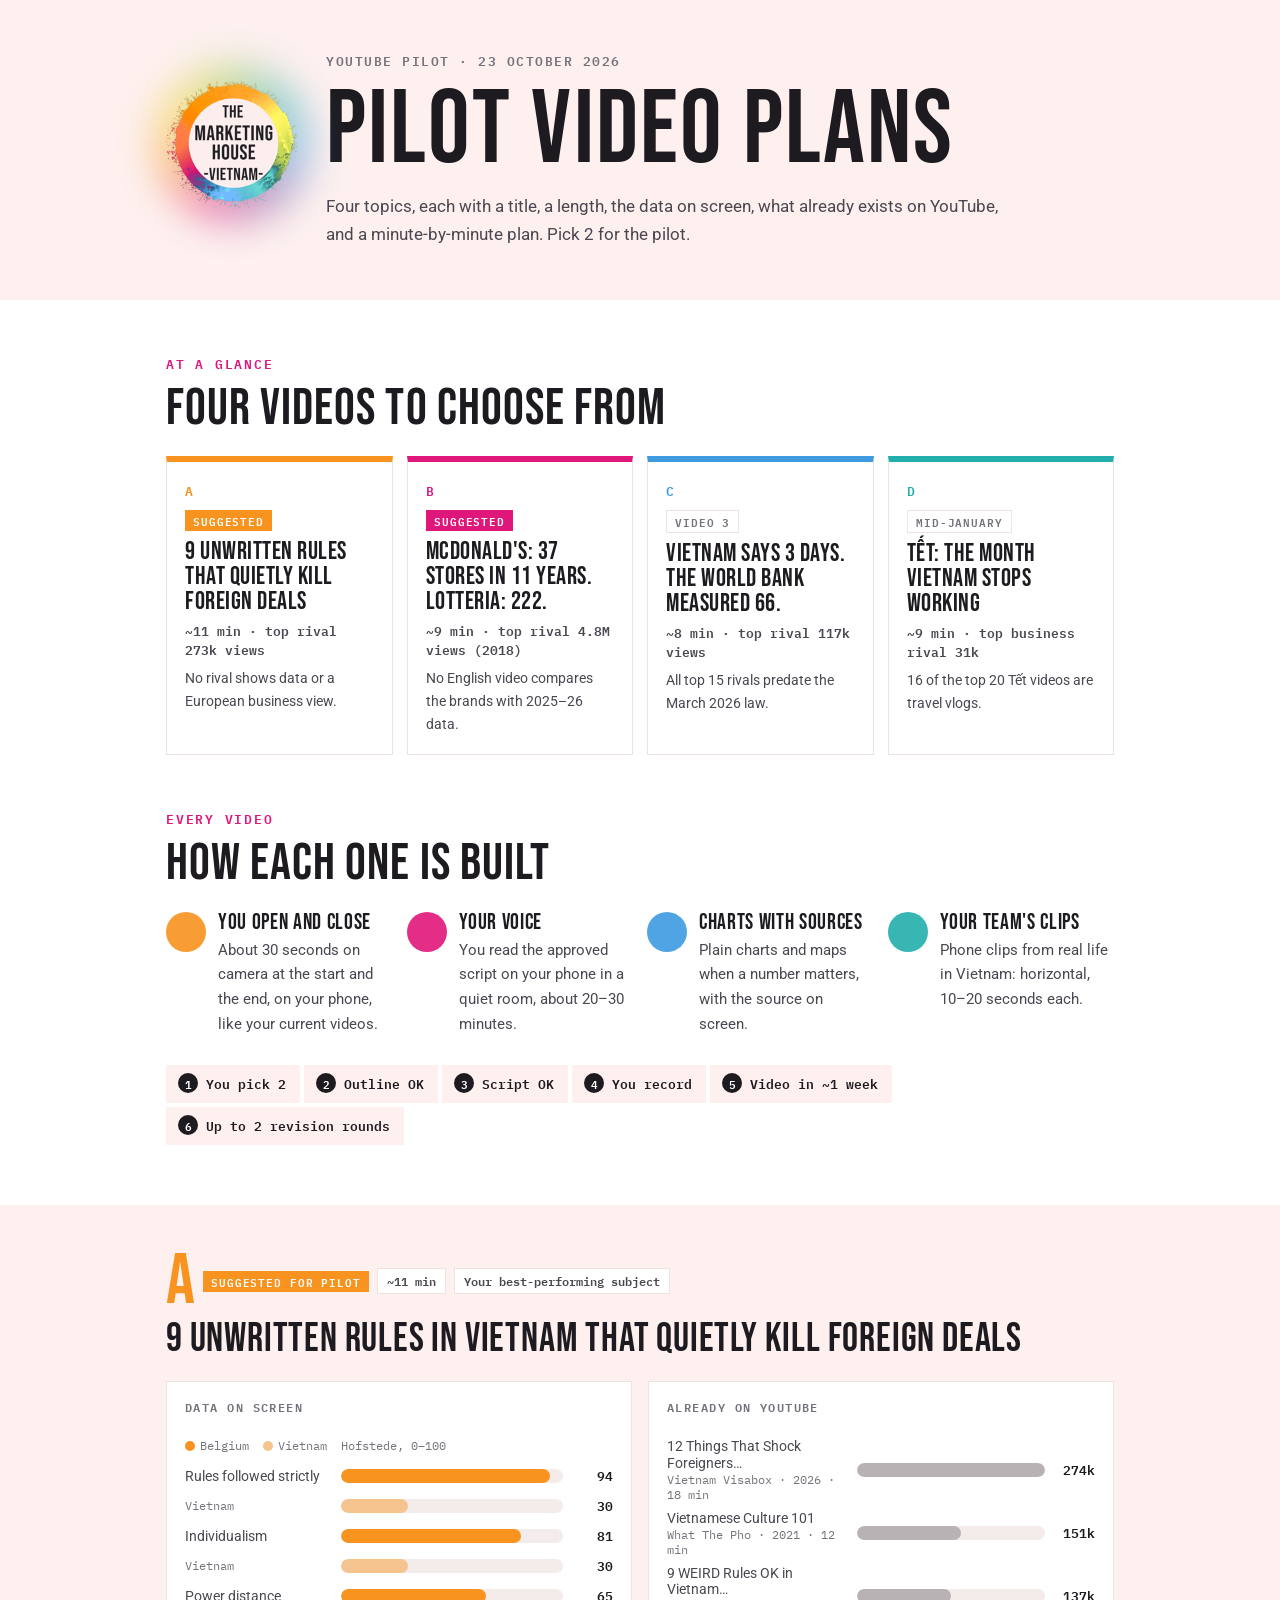
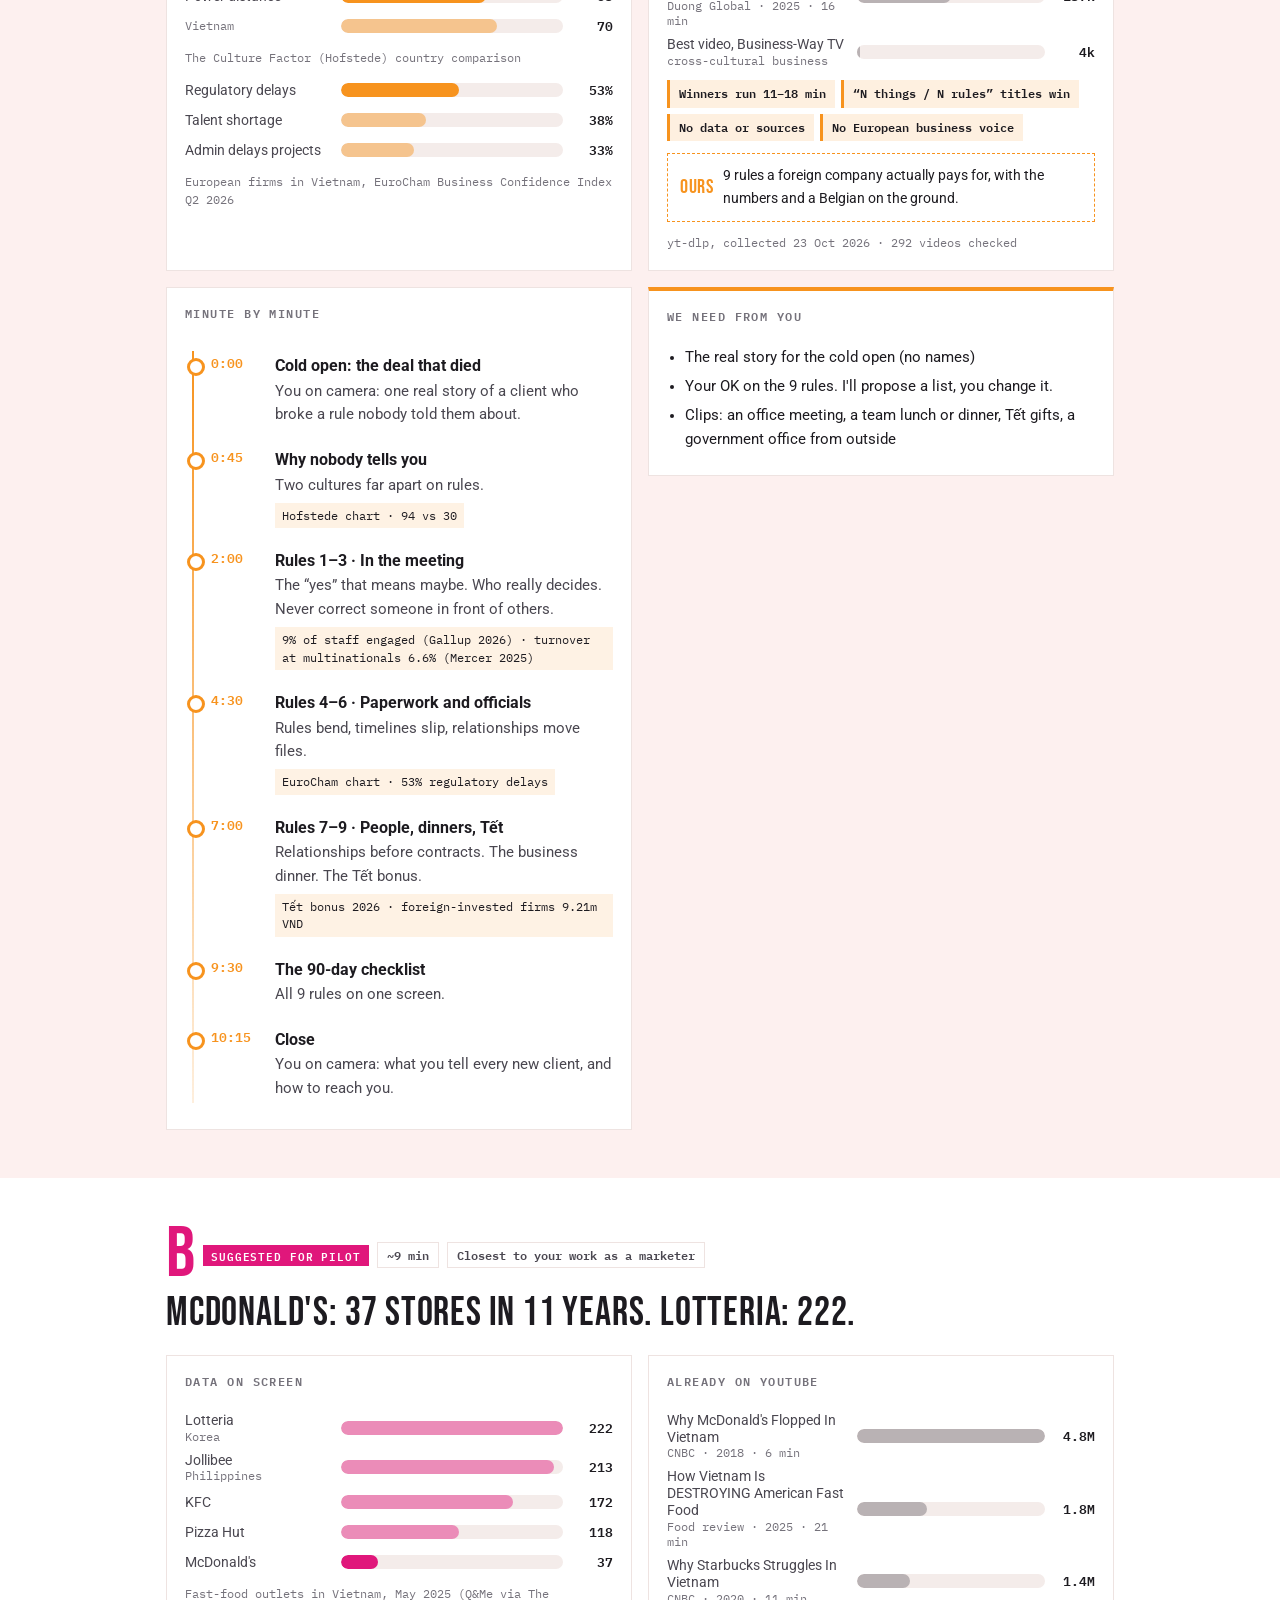
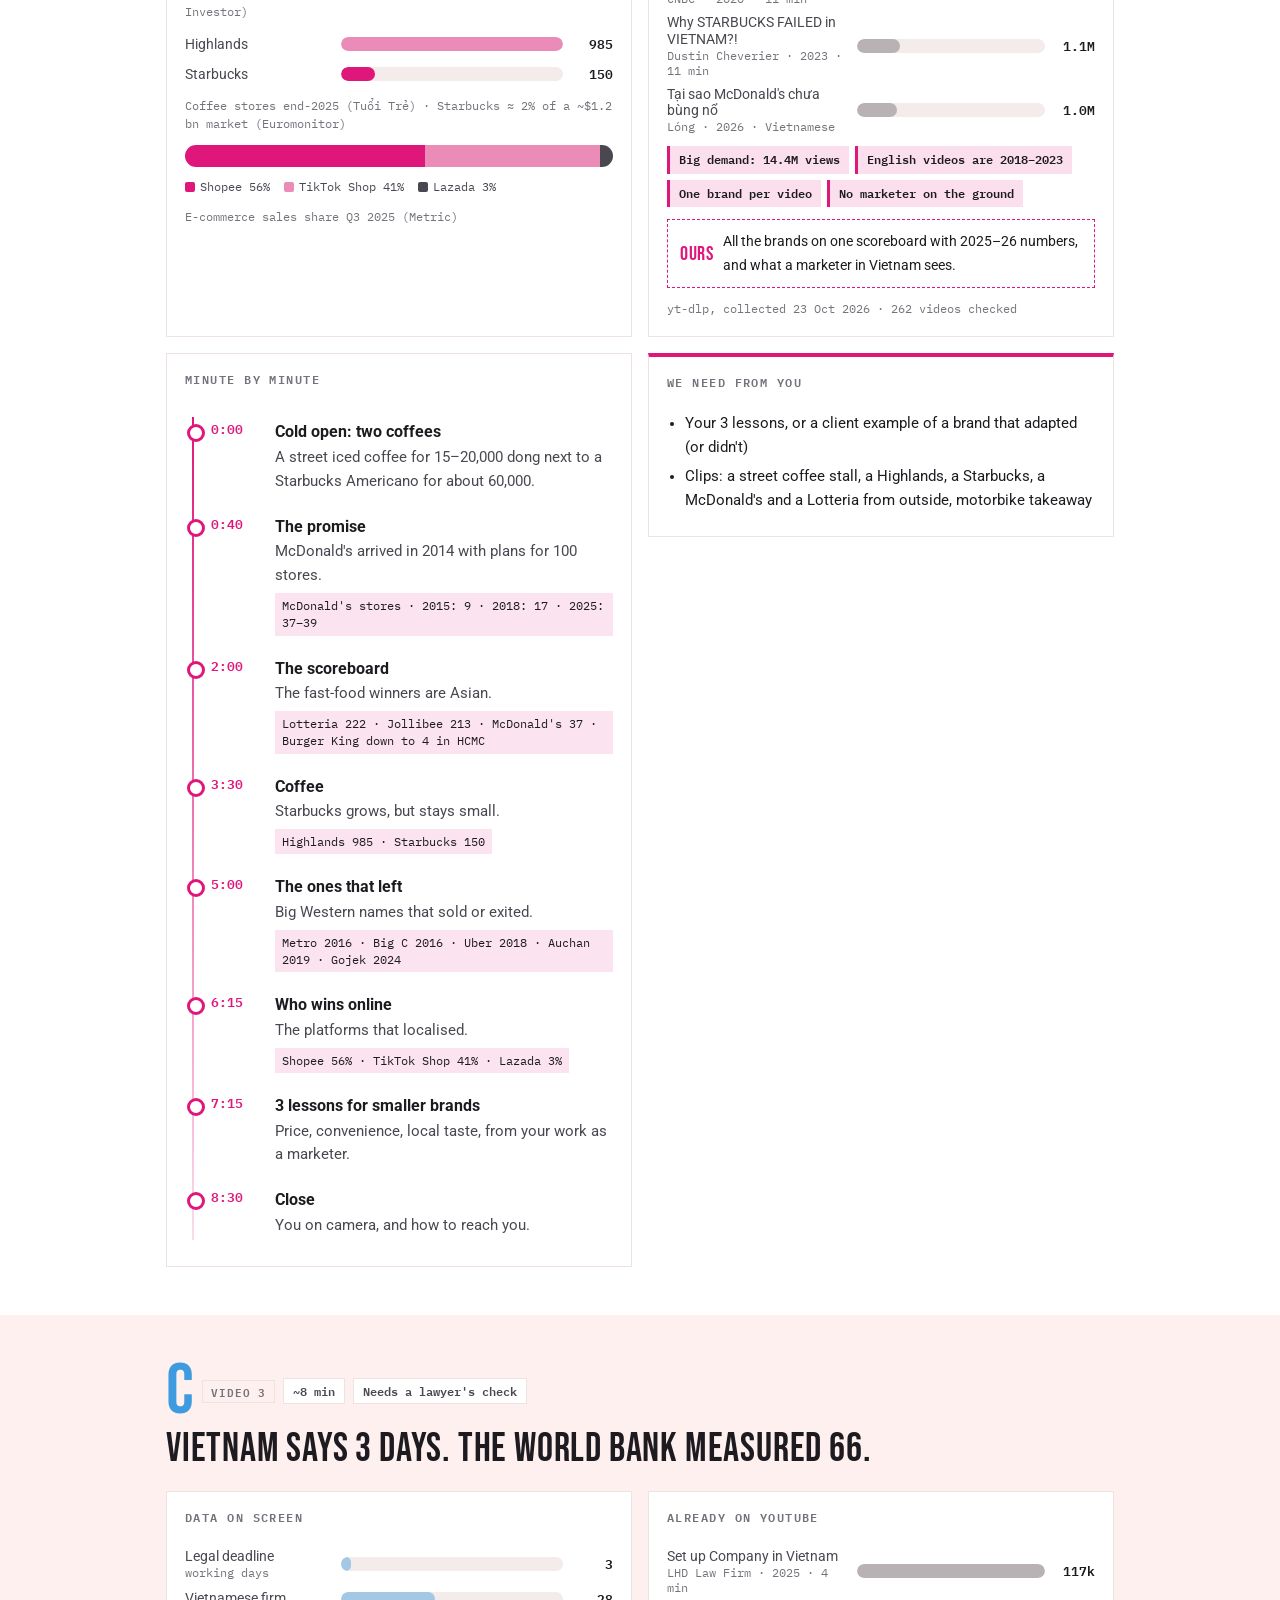
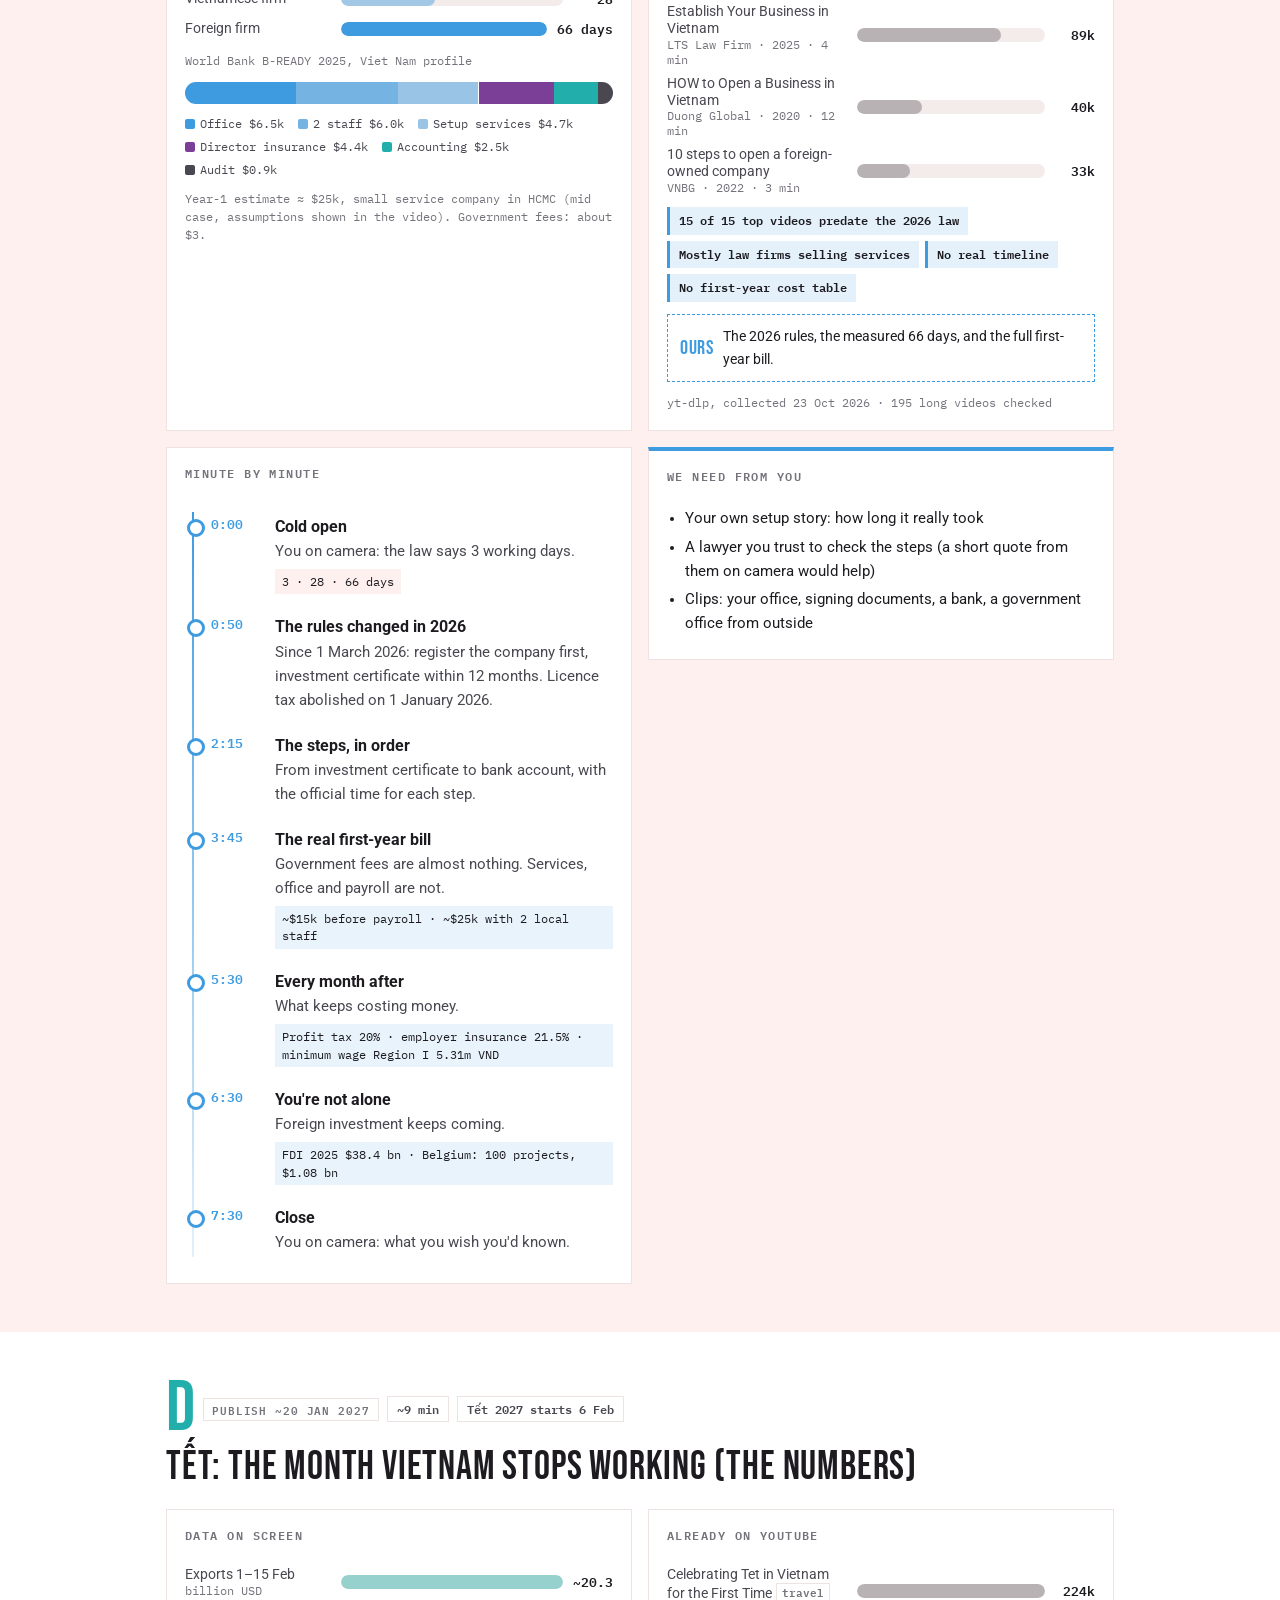
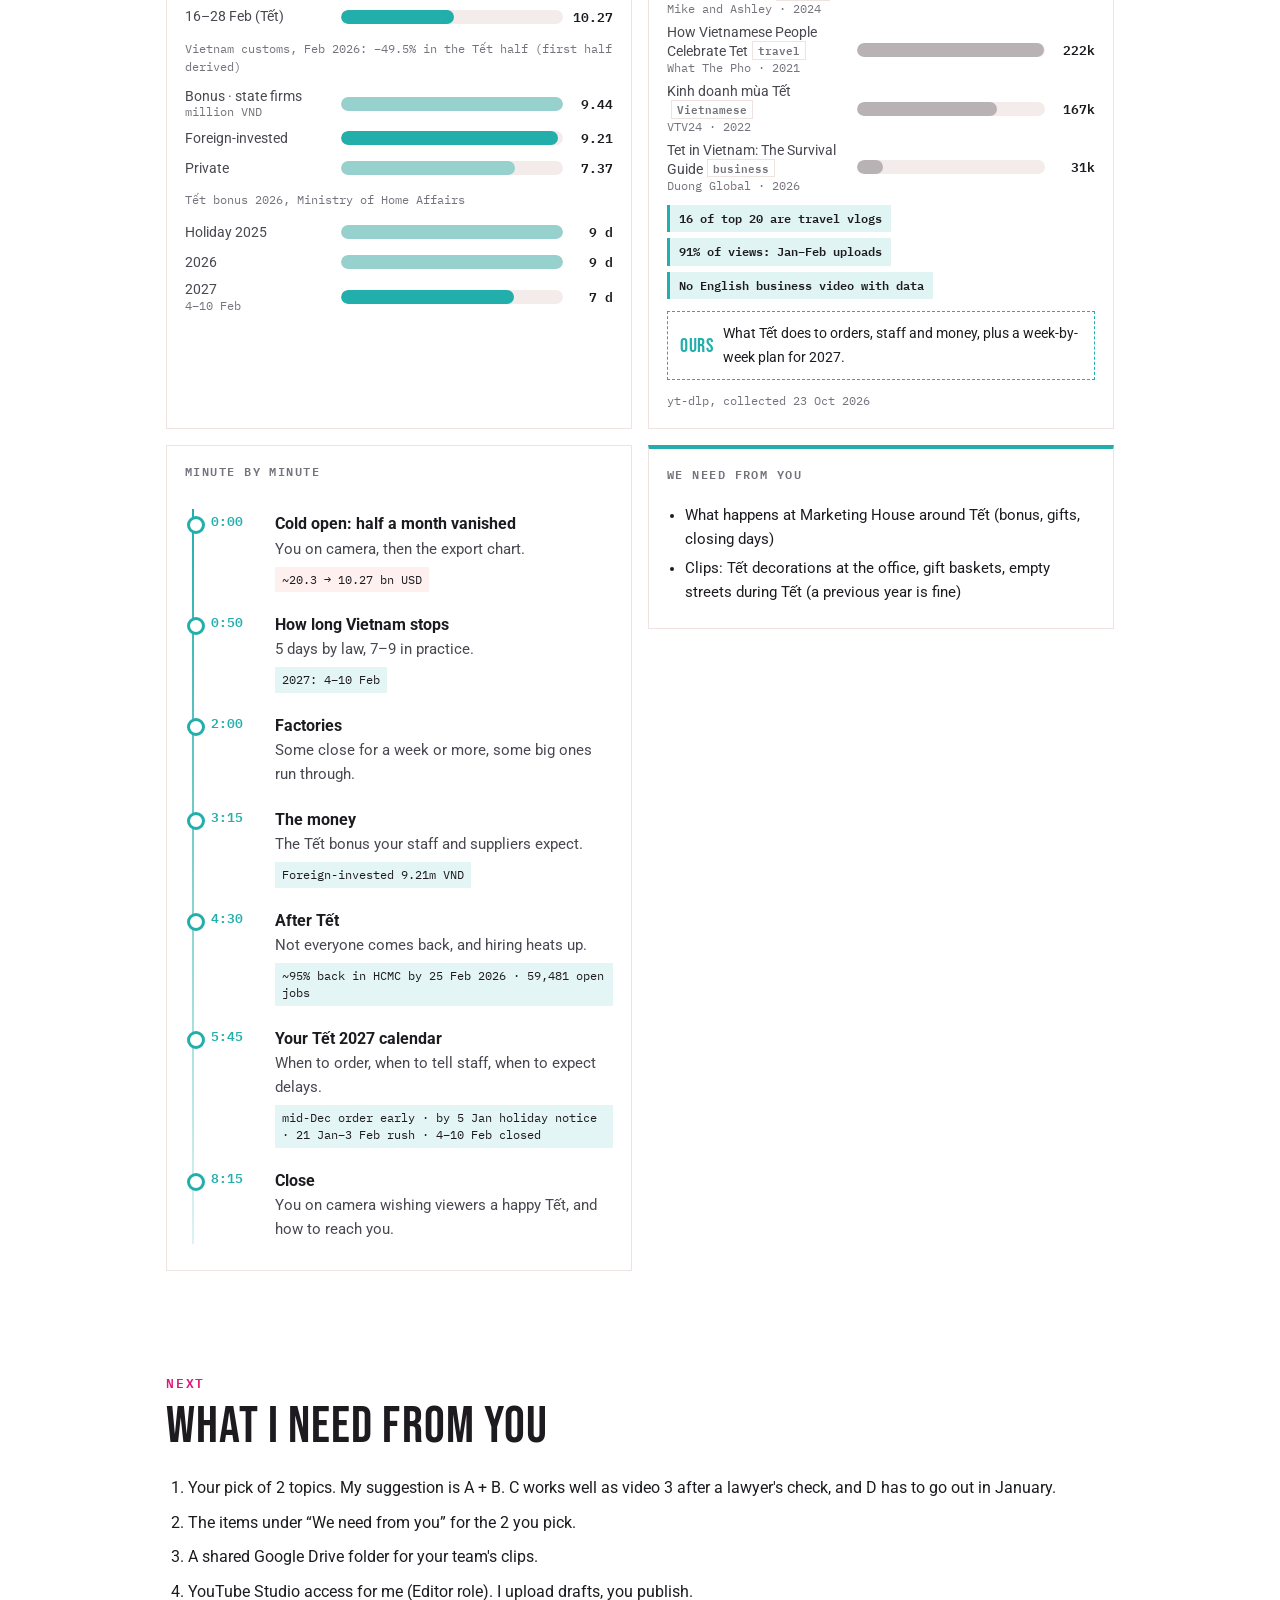
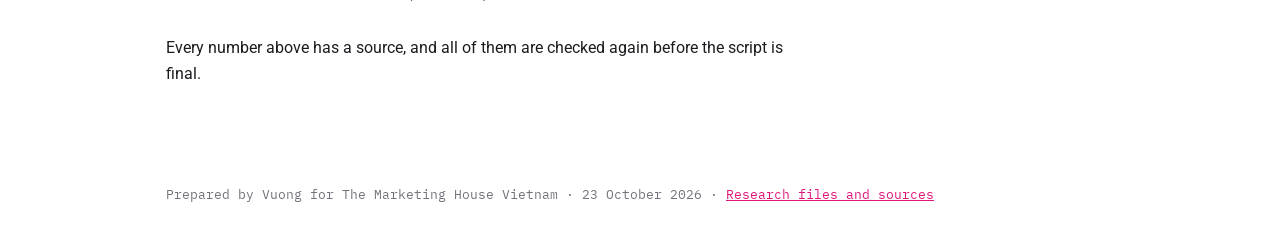
==== commit 0ef08cd8: "Marketing House plans: fix stretched card Co-Authored-By: Claude Opus 5.5 <noreply@anthropic.com>" ====
--- a/mh-research-190bd680/index.html
+++ b/mh-research-190bd680/index.html
@@ -120,6 +120,7 @@
 .step p{margin:0;font-size:14.5px;color:var(--ink2)}
 .step .scr{display:inline-block;margin-top:5px;font:12px/1.45 var(--f-mono);color:var(--ink);background:color-mix(in srgb,var(--c) 12%,var(--surface));padding:4px 7px}
 .step.cam .scr{background:var(--cream)}
+.card.need{align-self:start;border-top:4px solid var(--c)}
 .need ul{margin:0;padding-left:18px;font-size:14.5px}
 .need li{margin-bottom:5px}
 
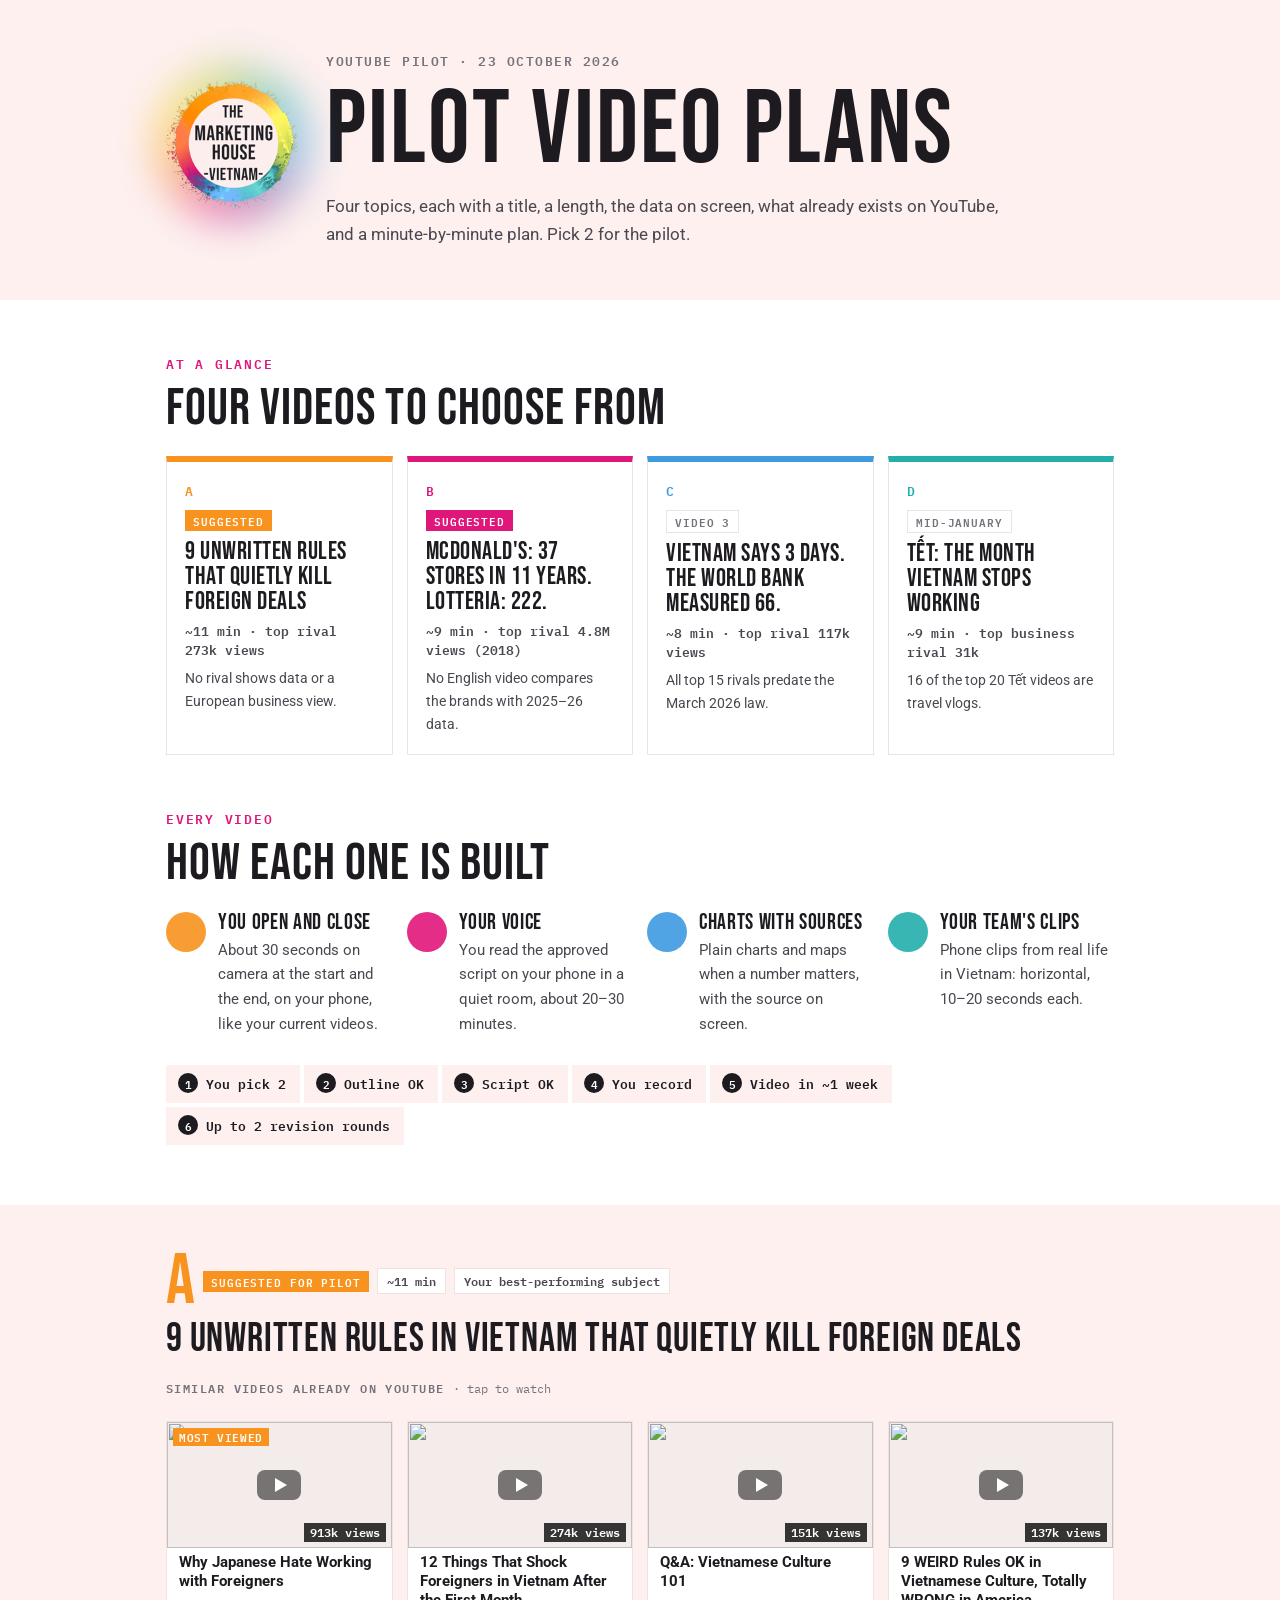
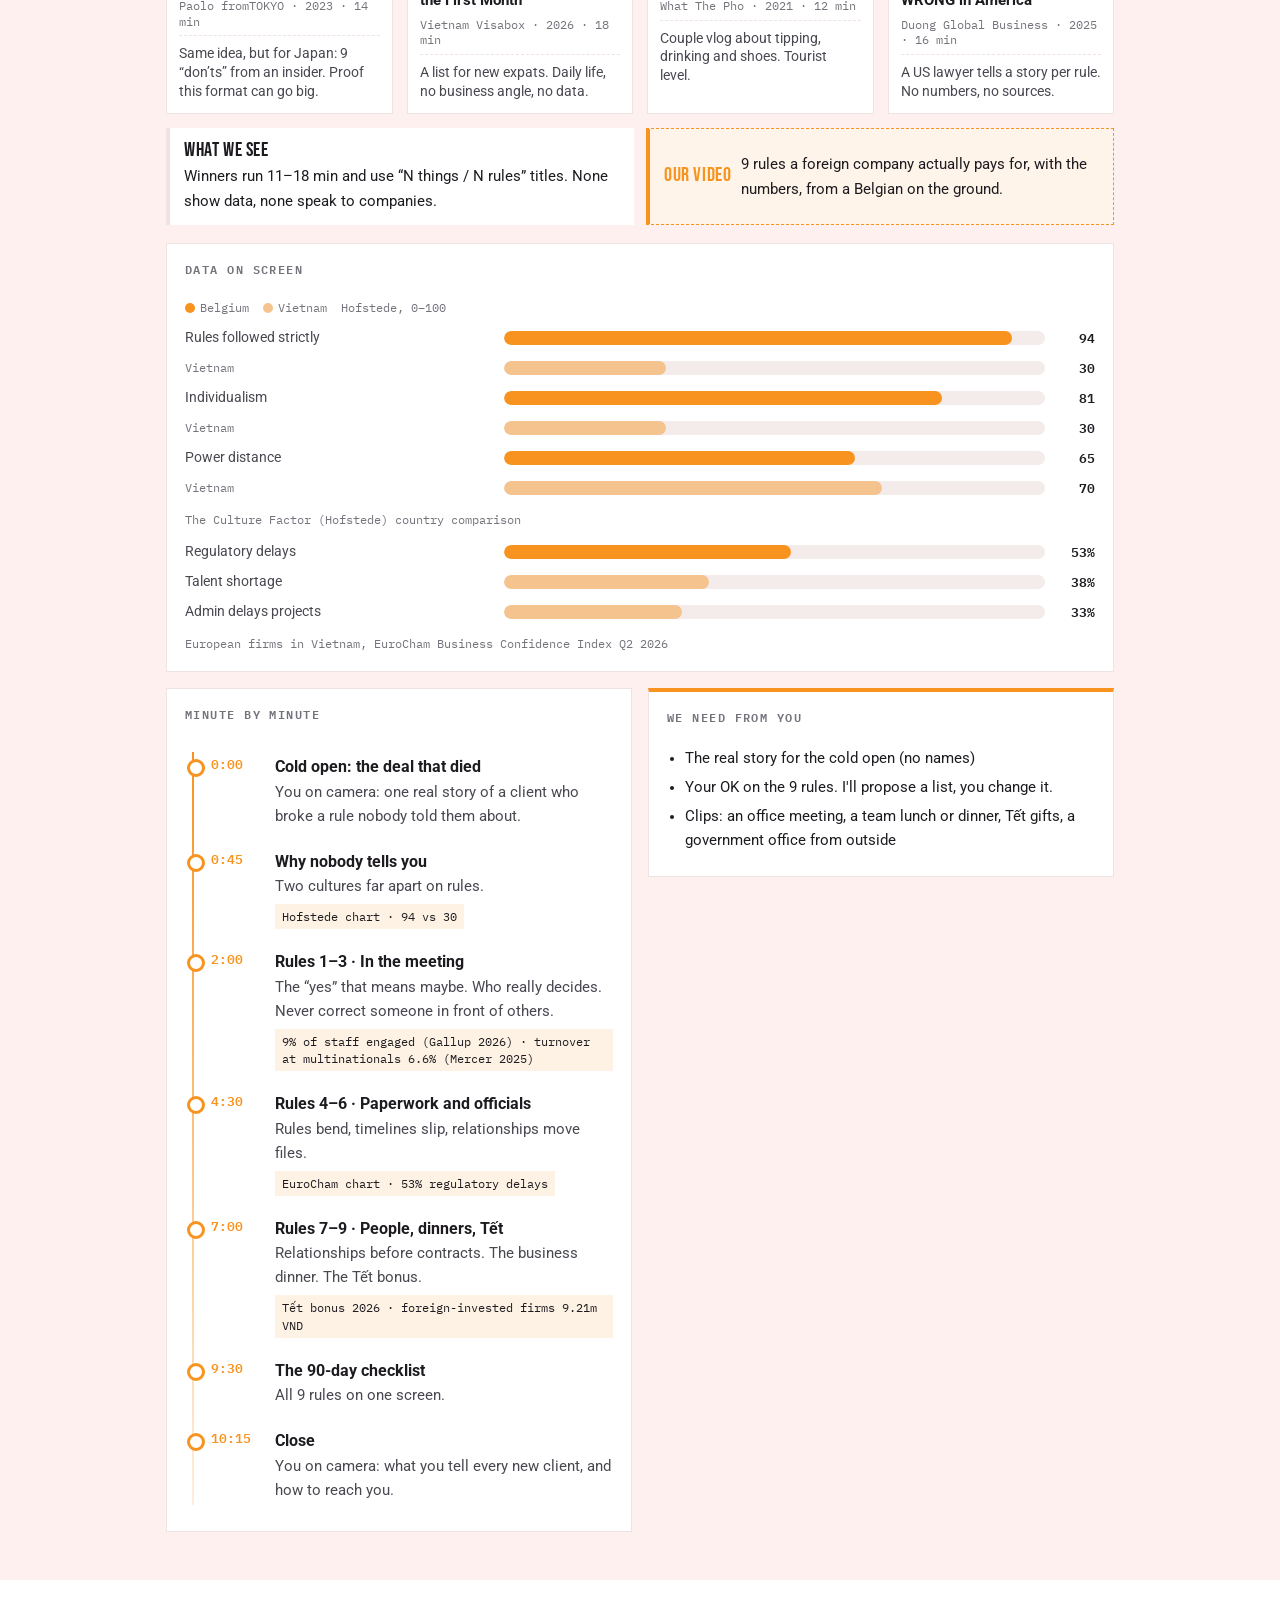
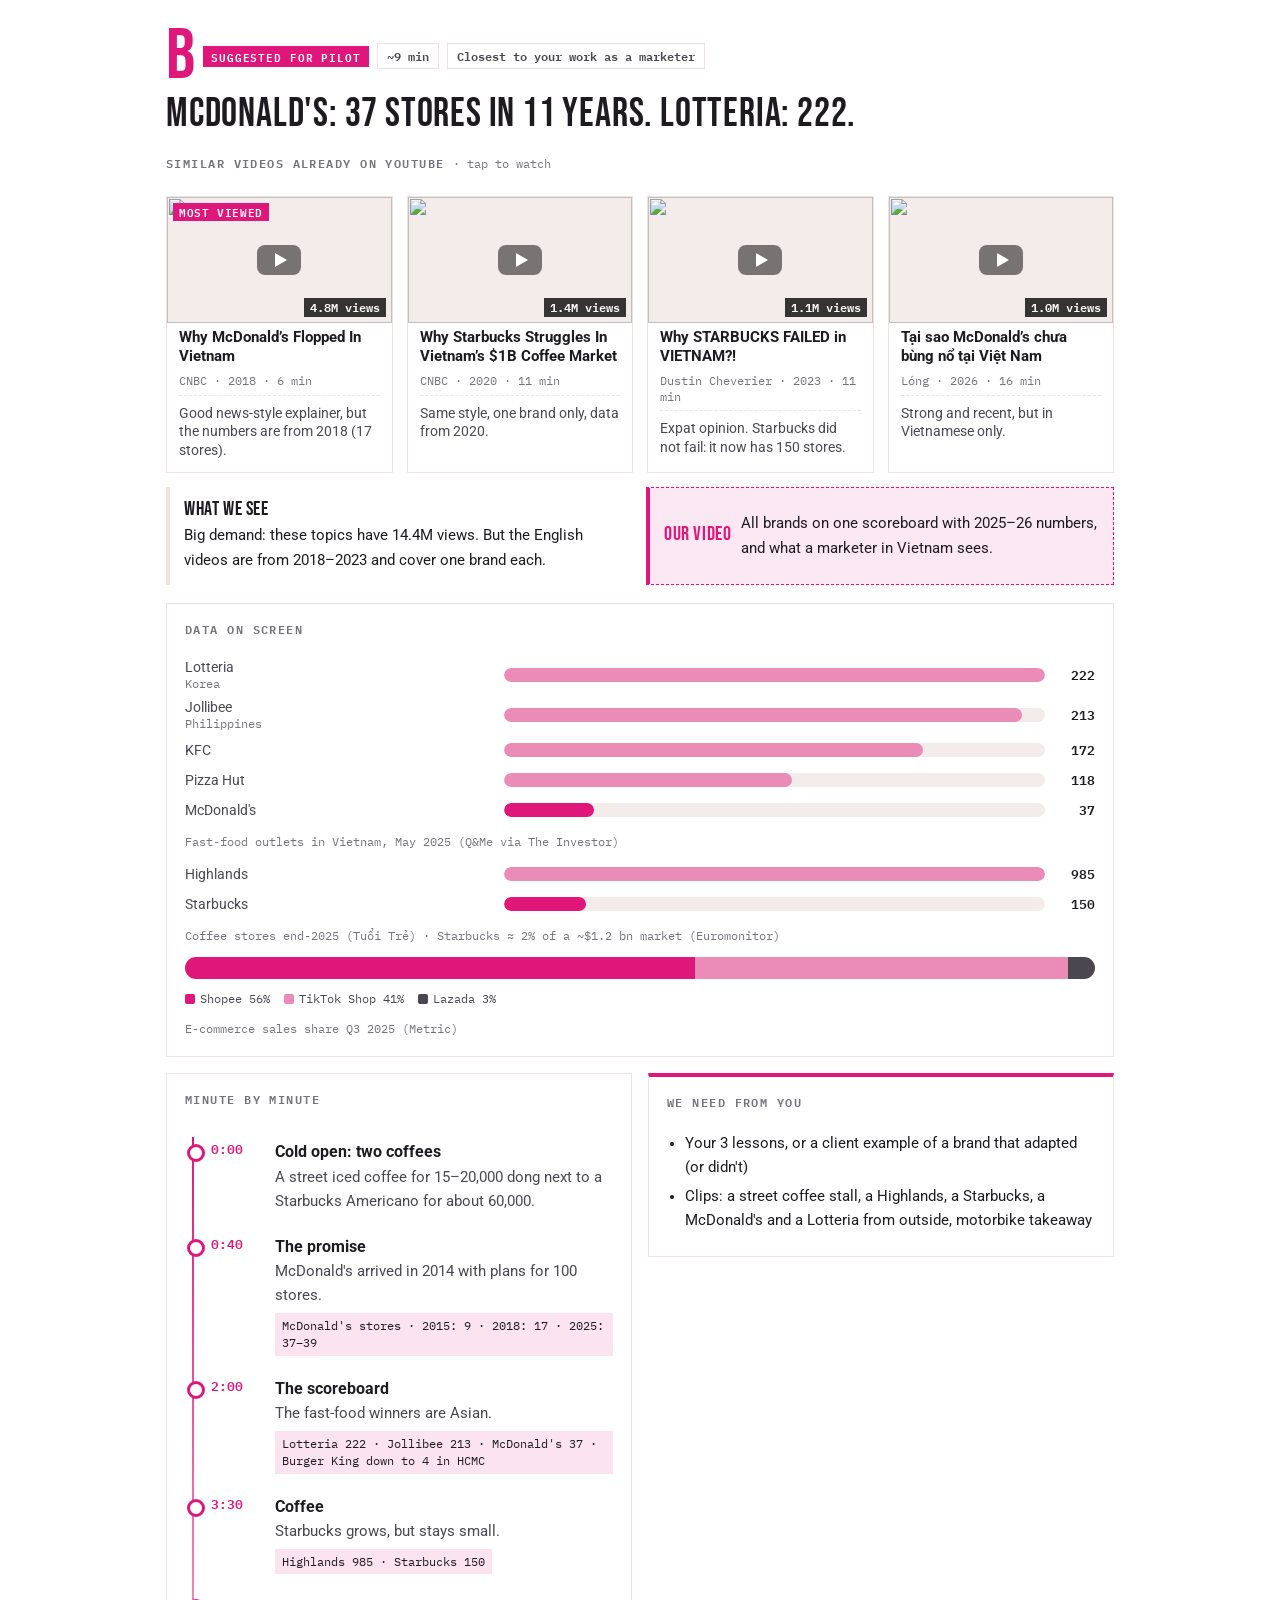
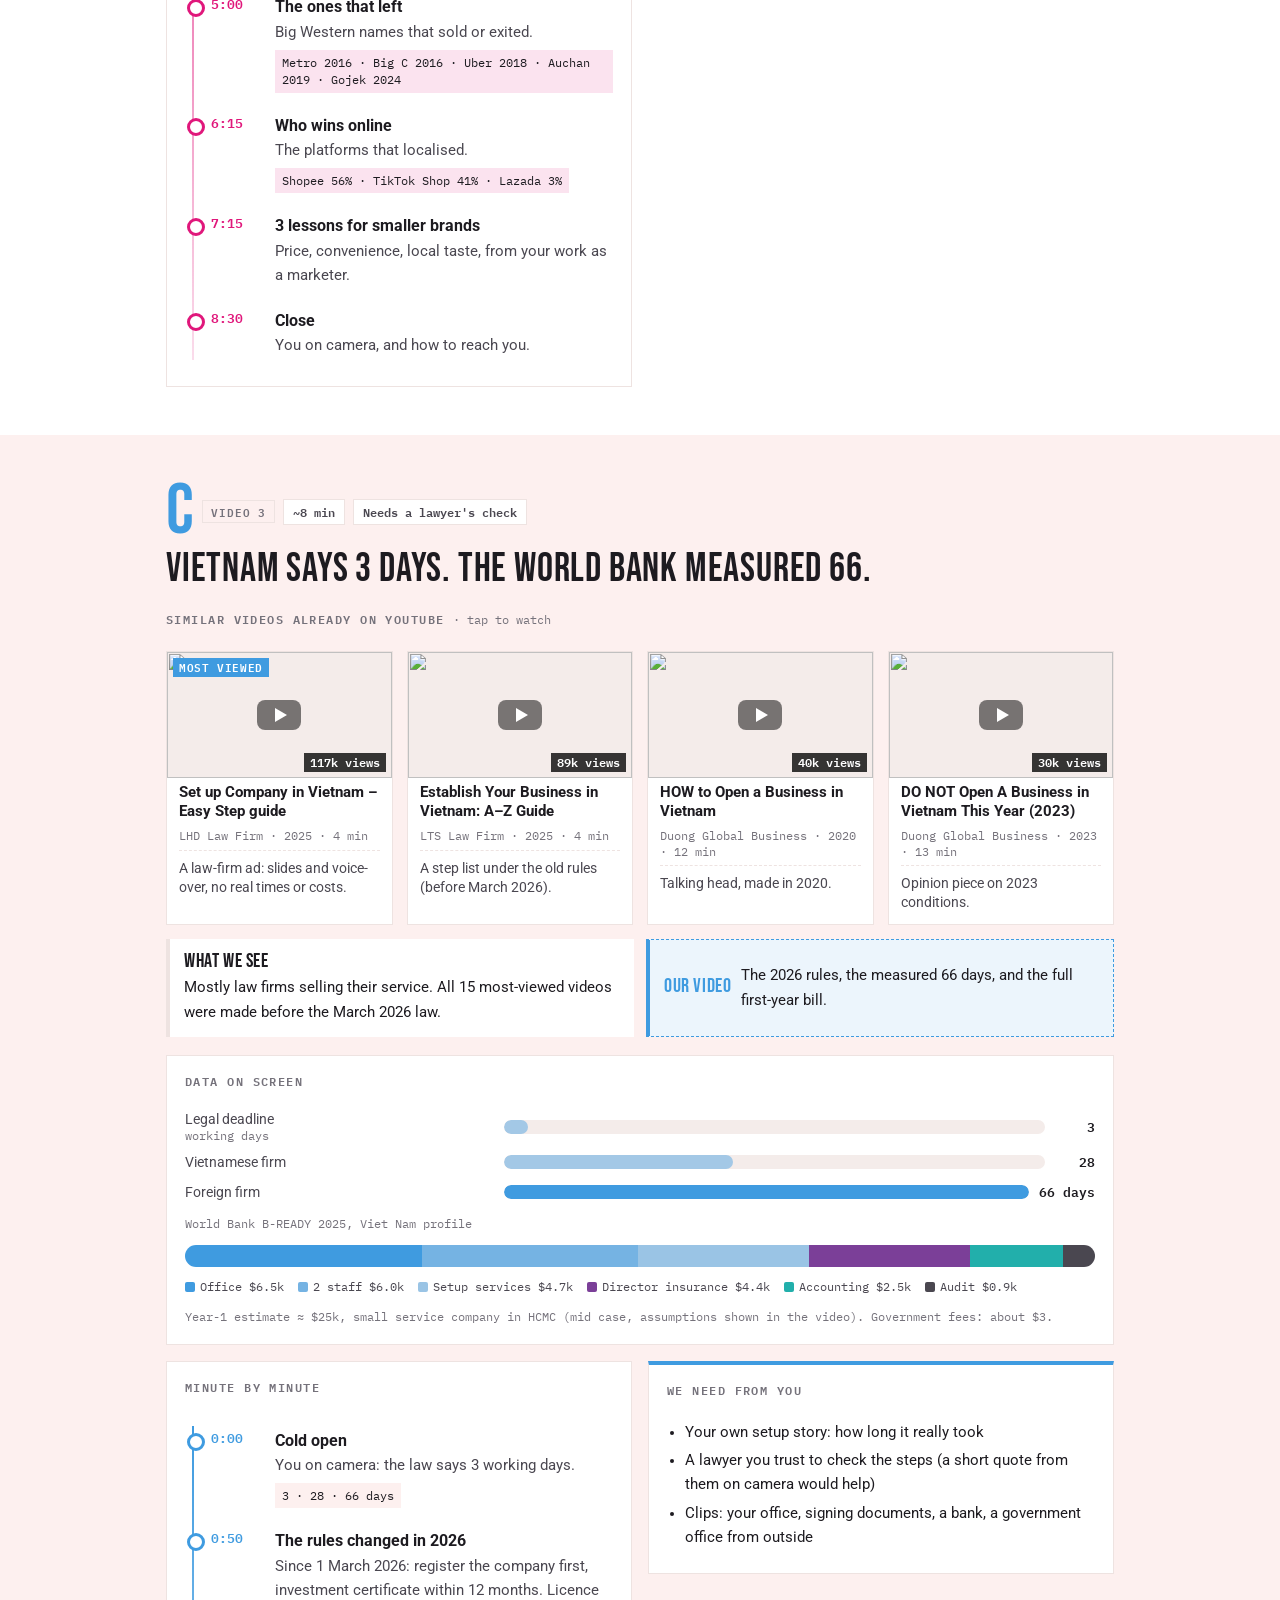
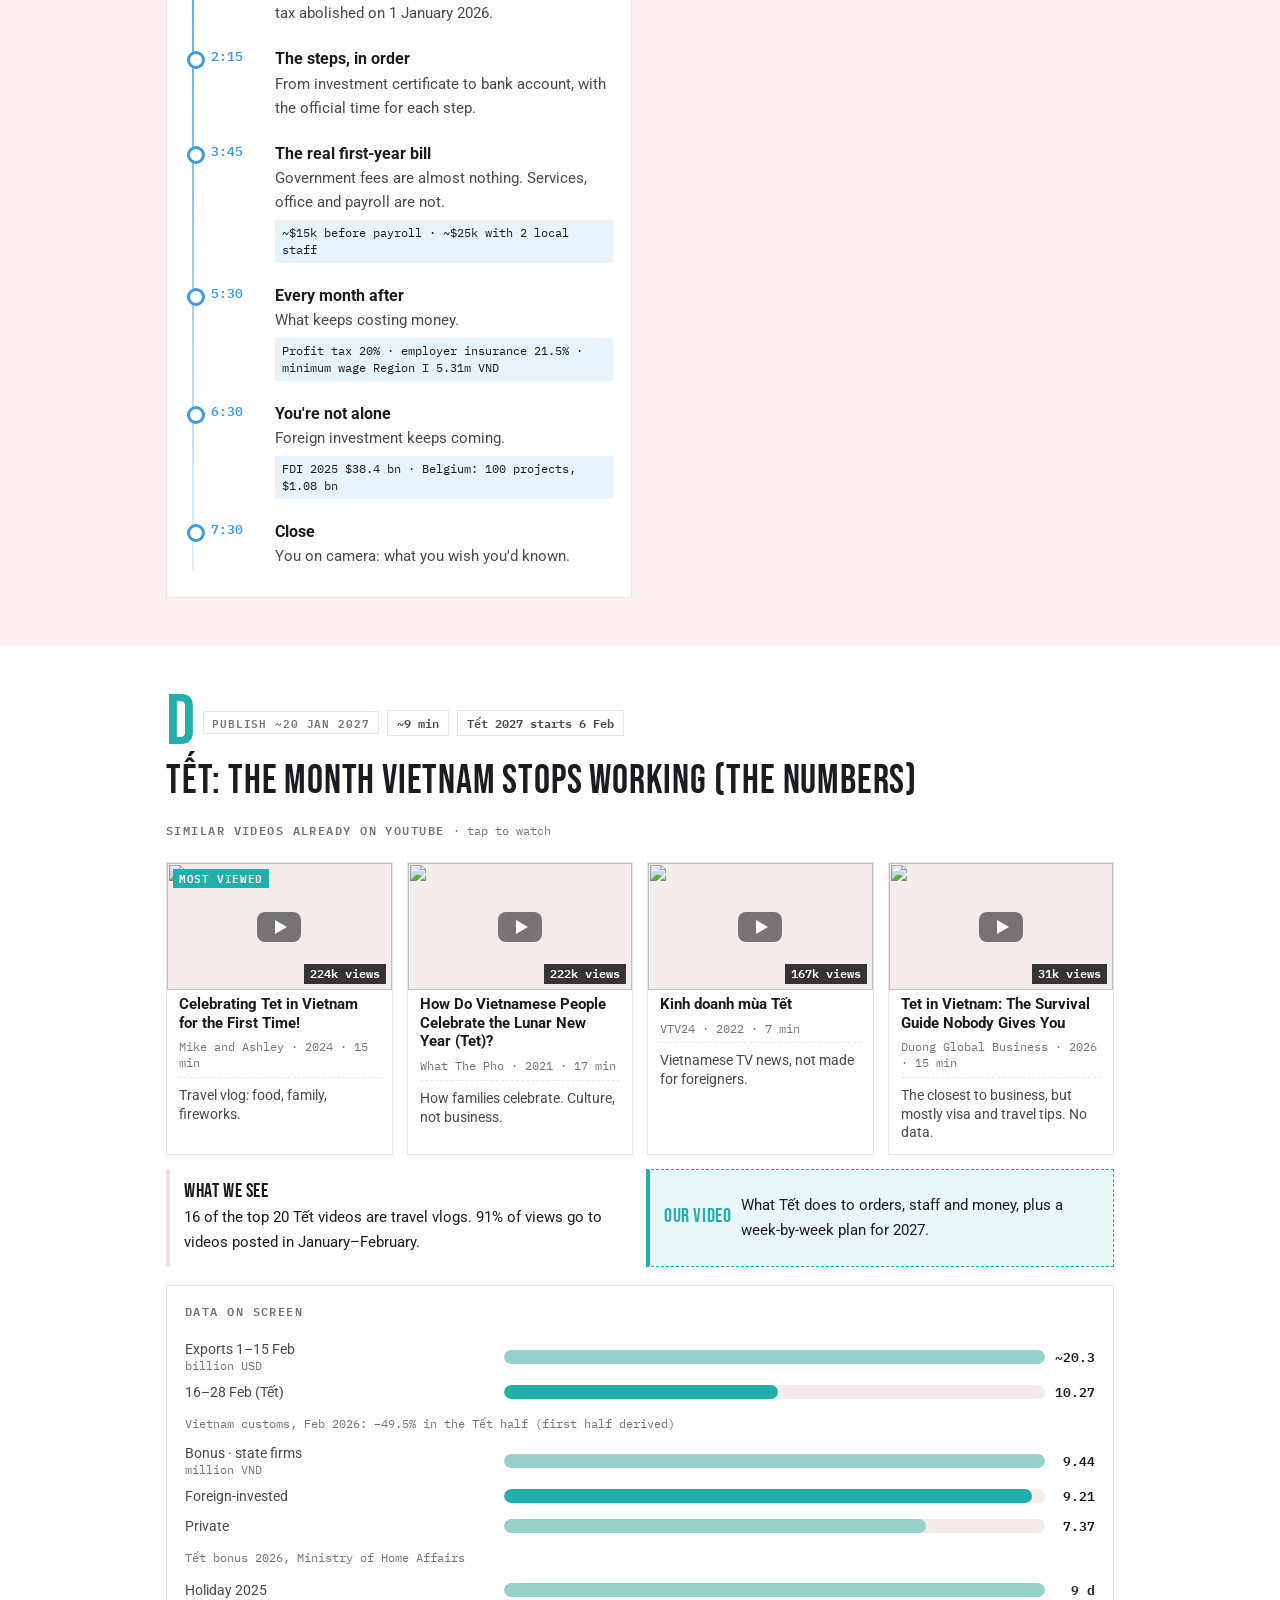
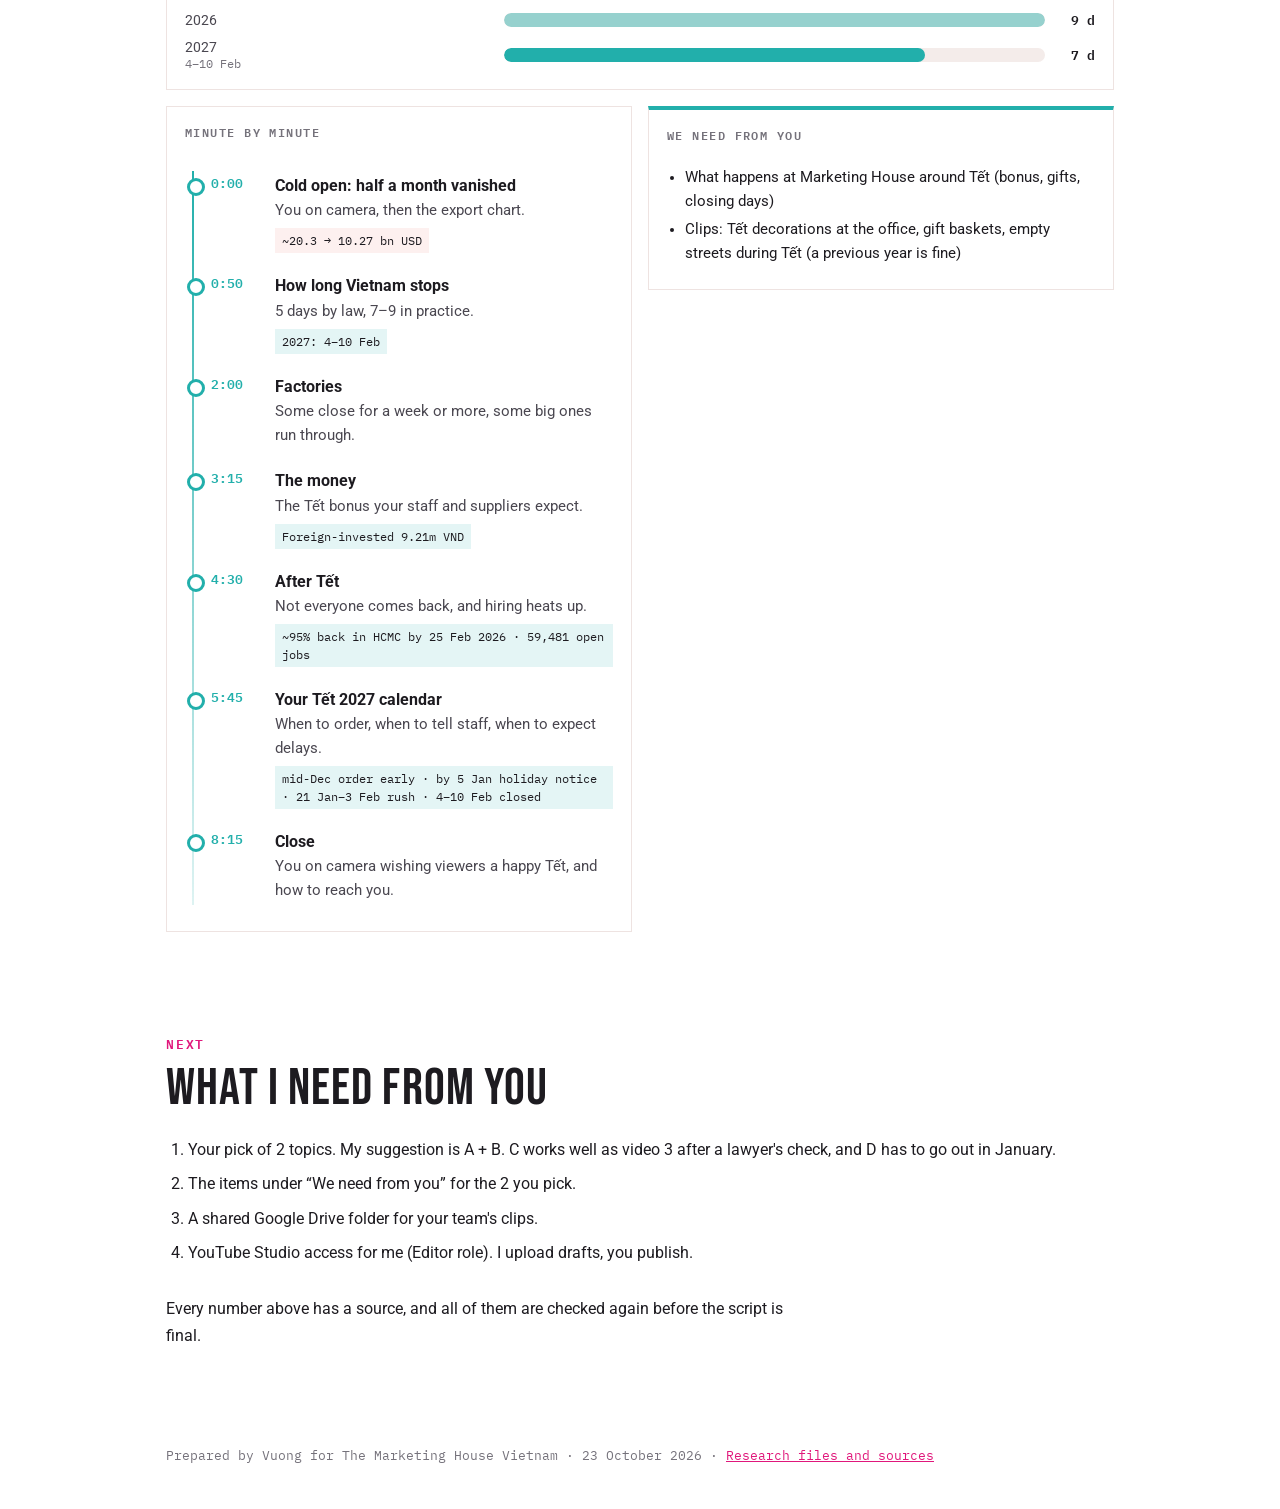
==== commit f86e9500: "Marketing House plans: real competitor video cards Co-Authored-By: Claude Opus 5.5 <noreply@anthropi" ====
--- a/mh-research-190bd680/index.html
+++ b/mh-research-190bd680/index.html
@@ -110,6 +110,28 @@
 .ours{display:flex;gap:10px;align-items:center;font-size:14px;padding:10px 12px;border:1.5px dashed var(--c)}
 .ours b{font:400 20px/1 var(--f-display);color:var(--c);letter-spacing:.03em;flex:none}
 
+
+/* similar videos */
+.similar{display:grid;gap:14px;margin-bottom:18px}
+.similar h4 span{text-transform:none;letter-spacing:0;color:var(--mute);font-weight:400}
+.vids{display:grid;grid-template-columns:repeat(auto-fill,minmax(205px,1fr));gap:14px}
+.vid{display:grid;gap:6px;align-content:start;text-decoration:none;color:var(--ink);background:var(--surface);border:1px solid var(--line);padding:0 0 12px;min-width:0;transition:transform .2s ease,box-shadow .2s ease}
+.vid:hover{transform:translateY(-3px);box-shadow:0 12px 26px -14px color-mix(in srgb,var(--c) 70%,transparent)}
+.vid .th{position:relative;display:block;aspect-ratio:16/9;max-width:100%;background:var(--track);overflow:hidden}
+.vid .th img{width:100%;height:100%;object-fit:cover;display:block}
+.vid .th::after{content:"";position:absolute;left:50%;top:50%;width:44px;height:30px;margin:-15px 0 0 -22px;border-radius:8px;background:rgba(0,0,0,.6);clip-path:none;opacity:.85}
+.vid .th::before{content:"";position:absolute;z-index:1;left:50%;top:50%;margin:-7px 0 0 -4px;border-style:solid;border-width:7px 0 7px 12px;border-color:transparent transparent transparent #fff}
+.vid .views{position:absolute;right:6px;bottom:6px;font:600 11.5px/1 var(--f-mono);background:rgba(0,0,0,.78);color:#fff;padding:4px 6px}
+.vid .top{position:absolute;left:6px;top:6px;font:600 10.5px/1 var(--f-mono);letter-spacing:.06em;text-transform:uppercase;background:var(--c);color:var(--on-color);padding:4px 6px}
+.vid .vt{font-weight:700;font-size:14.5px;line-height:1.3;padding-inline:12px}
+.vid .vm{font:12px/1.3 var(--f-mono);color:var(--mute);padding-inline:12px}
+.vid .lack{font-size:13.5px;line-height:1.4;color:var(--ink2);padding:8px 12px 0;margin-inline:12px 12px;padding-inline:0;border-top:1px dashed var(--line)}
+.verdict{display:grid;grid-template-columns:repeat(auto-fit,minmax(260px,1fr));gap:12px}
+.verdict p{margin:0;font-size:15px;padding:12px 14px;background:var(--surface);border-left:4px solid var(--line)}
+.verdict p.ours{border-left-color:var(--c);background:color-mix(in srgb,var(--c) 10%,var(--surface))}
+.verdict b{display:block;font:400 20px/1 var(--f-display);letter-spacing:.03em;margin-bottom:4px}
+.verdict p.ours b{color:var(--c)}
+
 /* run-sheet */
 .run{position:relative;display:grid;gap:0;padding-left:26px}
 .run::before{content:"";position:absolute;left:7px;top:8px;bottom:8px;width:2px;background:linear-gradient(var(--c),color-mix(in srgb,var(--c) 15%,transparent))}
@@ -184,6 +206,11 @@
       <div class="row1"><span class="big">A</span><span class="badge">Suggested for pilot</span><span class="chip">~11 min</span><span class="chip">Your best-performing subject</span></div>
       <h3>9 Unwritten Rules in Vietnam That Quietly Kill Foreign Deals</h3>
     </div>
+    <div class="similar">
+      <h4>Similar videos already on YouTube <span>· tap to watch</span></h4>
+      <div class="vids"><a class="vid" href="https://www.youtube.com/watch?v=eFU2TOGQuG8" target="_blank" rel="noopener"><span class="th"><img src="https://i.ytimg.com/vi/eFU2TOGQuG8/mqdefault.jpg" alt="" loading="lazy" width="320" height="180"><span class="views">913k views</span><span class="top">Most viewed</span></span><span class="vt">Why Japanese Hate Working with Foreigners</span><span class="vm">Paolo fromTOKYO · 2023 · 14 min</span><span class="lack">Same idea, but for Japan: 9 “don’ts” from an insider. Proof this format can go big.</span></a><a class="vid" href="https://www.youtube.com/watch?v=IgoxsaXzXHs" target="_blank" rel="noopener"><span class="th"><img src="https://i.ytimg.com/vi/IgoxsaXzXHs/mqdefault.jpg" alt="" loading="lazy" width="320" height="180"><span class="views">274k views</span></span><span class="vt">12 Things That Shock Foreigners in Vietnam After the First Month</span><span class="vm">Vietnam Visabox · 2026 · 18 min</span><span class="lack">A list for new expats. Daily life, no business angle, no data.</span></a><a class="vid" href="https://www.youtube.com/watch?v=2Q18LaHAkNo" target="_blank" rel="noopener"><span class="th"><img src="https://i.ytimg.com/vi/2Q18LaHAkNo/mqdefault.jpg" alt="" loading="lazy" width="320" height="180"><span class="views">151k views</span></span><span class="vt">Q&amp;A: Vietnamese Culture 101</span><span class="vm">What The Pho · 2021 · 12 min</span><span class="lack">Couple vlog about tipping, drinking and shoes. Tourist level.</span></a><a class="vid" href="https://www.youtube.com/watch?v=w68Tf-uT4pg" target="_blank" rel="noopener"><span class="th"><img src="https://i.ytimg.com/vi/w68Tf-uT4pg/mqdefault.jpg" alt="" loading="lazy" width="320" height="180"><span class="views">137k views</span></span><span class="vt">9 WEIRD Rules OK in Vietnamese Culture, Totally WRONG in America</span><span class="vm">Duong Global Business · 2025 · 16 min</span><span class="lack">A US lawyer tells a story per rule. No numbers, no sources.</span></a></div>
+      <div class="verdict"><p><b>What we see</b>Winners run 11–18 min and use “N things / N rules” titles. None show data, none speak to companies.</p><p class="ours"><b>Our video</b>9 rules a foreign company actually pays for, with the numbers, from a Belgian on the ground.</p></div>
+    </div>
     <div class="grid2">
       <div class="card">
         <h4>Data on screen</h4>
@@ -204,18 +231,6 @@
         </div>
         <div class="src">European firms in Vietnam, EuroCham Business Confidence Index Q2 2026</div>
       </div>
-      <div class="card comp">
-        <h4>Already on YouTube</h4>
-        <div class="bars" role="img" aria-label="Top competing videos by views">
-          <div class="bar"><span class="lb">12 Things That Shock Foreigners…<small>Vietnam Visabox · 2026 · 18 min</small></span><span class="tr"><span class="fl" style="width:100%;display:block"></span></span><span class="v">274k</span></div>
-          <div class="bar"><span class="lb">Vietnamese Culture 101<small>What The Pho · 2021 · 12 min</small></span><span class="tr"><span class="fl" style="width:55.3%;display:block"></span></span><span class="v">151k</span></div>
-          <div class="bar"><span class="lb">9 WEIRD Rules OK in Vietnam…<small>Duong Global · 2025 · 16 min</small></span><span class="tr"><span class="fl" style="width:49.9%;display:block"></span></span><span class="v">137k</span></div>
-          <div class="bar"><span class="lb">Best video, Business-Way TV<small>cross-cultural business</small></span><span class="tr"><span class="fl" style="width:1.6%;display:block"></span></span><span class="v">4k</span></div>
-        </div>
-        <div class="gaps"><span>Winners run 11–18 min</span><span>“N things / N rules” titles win</span><span>No data or sources</span><span>No European business voice</span></div>
-        <div class="ours"><b>Ours</b>9 rules a foreign company actually pays for, with the numbers and a Belgian on the ground.</div>
-        <div class="src">yt-dlp, collected 23 Oct 2026 · 292 videos checked</div>
-      </div>
     </div>
     <div class="grid2" style="margin-top:16px">
       <div class="card">
@@ -249,6 +264,11 @@
       <div class="row1"><span class="big">B</span><span class="badge">Suggested for pilot</span><span class="chip">~9 min</span><span class="chip">Closest to your work as a marketer</span></div>
       <h3>McDonald's: 37 Stores in 11 Years. Lotteria: 222.</h3>
     </div>
+    <div class="similar">
+      <h4>Similar videos already on YouTube <span>· tap to watch</span></h4>
+      <div class="vids"><a class="vid" href="https://www.youtube.com/watch?v=l9pthhpd7So" target="_blank" rel="noopener"><span class="th"><img src="https://i.ytimg.com/vi/l9pthhpd7So/mqdefault.jpg" alt="" loading="lazy" width="320" height="180"><span class="views">4.8M views</span><span class="top">Most viewed</span></span><span class="vt">Why McDonald’s Flopped In Vietnam</span><span class="vm">CNBC · 2018 · 6 min</span><span class="lack">Good news-style explainer, but the numbers are from 2018 (17 stores).</span></a><a class="vid" href="https://www.youtube.com/watch?v=llwyY4BDbfc" target="_blank" rel="noopener"><span class="th"><img src="https://i.ytimg.com/vi/llwyY4BDbfc/mqdefault.jpg" alt="" loading="lazy" width="320" height="180"><span class="views">1.4M views</span></span><span class="vt">Why Starbucks Struggles In Vietnam’s $1B Coffee Market</span><span class="vm">CNBC · 2020 · 11 min</span><span class="lack">Same style, one brand only, data from 2020.</span></a><a class="vid" href="https://www.youtube.com/watch?v=fZnKWY9sJ-4" target="_blank" rel="noopener"><span class="th"><img src="https://i.ytimg.com/vi/fZnKWY9sJ-4/mqdefault.jpg" alt="" loading="lazy" width="320" height="180"><span class="views">1.1M views</span></span><span class="vt">Why STARBUCKS FAILED in VIETNAM?!</span><span class="vm">Dustin Cheverier · 2023 · 11 min</span><span class="lack">Expat opinion. Starbucks did not fail: it now has 150 stores.</span></a><a class="vid" href="https://www.youtube.com/watch?v=D0QTOoLHUjs" target="_blank" rel="noopener"><span class="th"><img src="https://i.ytimg.com/vi/D0QTOoLHUjs/mqdefault.jpg" alt="" loading="lazy" width="320" height="180"><span class="views">1.0M views</span></span><span class="vt">Tại sao McDonald’s chưa bùng nổ tại Việt Nam</span><span class="vm">Lóng · 2026 · 16 min</span><span class="lack">Strong and recent, but in Vietnamese only.</span></a></div>
+      <div class="verdict"><p><b>What we see</b>Big demand: these topics have 14.4M views. But the English videos are from 2018–2023 and cover one brand each.</p><p class="ours"><b>Our video</b>All brands on one scoreboard with 2025–26 numbers, and what a marketer in Vietnam sees.</p></div>
+    </div>
     <div class="grid2">
       <div class="card">
         <h4>Data on screen</h4>
@@ -268,19 +288,6 @@
         <div class="stack100" role="img" aria-label="E-commerce share Q3 2025: Shopee 56%, TikTok Shop 41%, Lazada 3%"><span style="width:56%;background:var(--c)"></span><span style="width:41%;background:color-mix(in srgb,var(--c) 45%,var(--track))"></span><span style="width:3%;background:var(--ink2)"></span></div>
         <div class="legend"><span><i style="background:var(--c)"></i>Shopee 56%</span><span><i style="background:color-mix(in srgb,var(--c) 45%,var(--track))"></i>TikTok Shop 41%</span><span><i style="background:var(--ink2)"></i>Lazada 3%</span></div>
         <div class="src">E-commerce sales share Q3 2025 (Metric)</div>
-      </div>
-      <div class="card comp">
-        <h4>Already on YouTube</h4>
-        <div class="bars" role="img" aria-label="Top competing videos by views">
-          <div class="bar"><span class="lb">Why McDonald's Flopped In Vietnam<small>CNBC · 2018 · 6 min</small></span><span class="tr"><span class="fl" style="width:100%;display:block"></span></span><span class="v">4.8M</span></div>
-          <div class="bar"><span class="lb">How Vietnam Is DESTROYING American Fast Food<small>Food review · 2025 · 21 min</small></span><span class="tr"><span class="fl" style="width:37.1%;display:block"></span></span><span class="v">1.8M</span></div>
-          <div class="bar"><span class="lb">Why Starbucks Struggles In Vietnam<small>CNBC · 2020 · 11 min</small></span><span class="tr"><span class="fl" style="width:28%;display:block"></span></span><span class="v">1.4M</span></div>
-          <div class="bar"><span class="lb">Why STARBUCKS FAILED in VIETNAM?!<small>Dustin Cheverier · 2023 · 11 min</small></span><span class="tr"><span class="fl" style="width:22.6%;display:block"></span></span><span class="v">1.1M</span></div>
-          <div class="bar"><span class="lb">Tại sao McDonald's chưa bùng nổ<small>Lóng · 2026 · Vietnamese</small></span><span class="tr"><span class="fl" style="width:21.1%;display:block"></span></span><span class="v">1.0M</span></div>
-        </div>
-        <div class="gaps"><span>Big demand: 14.4M views</span><span>English videos are 2018–2023</span><span>One brand per video</span><span>No marketer on the ground</span></div>
-        <div class="ours"><b>Ours</b>All the brands on one scoreboard with 2025–26 numbers, and what a marketer in Vietnam sees.</div>
-        <div class="src">yt-dlp, collected 23 Oct 2026 · 262 videos checked</div>
       </div>
     </div>
     <div class="grid2" style="margin-top:16px">
@@ -315,6 +322,11 @@
       <div class="row1"><span class="big">C</span><span class="badge ghost">Video 3</span><span class="chip">~8 min</span><span class="chip">Needs a lawyer's check</span></div>
       <h3>Vietnam Says 3 Days. The World Bank Measured 66.</h3>
     </div>
+    <div class="similar">
+      <h4>Similar videos already on YouTube <span>· tap to watch</span></h4>
+      <div class="vids"><a class="vid" href="https://www.youtube.com/watch?v=xTPYCWfp314" target="_blank" rel="noopener"><span class="th"><img src="https://i.ytimg.com/vi/xTPYCWfp314/mqdefault.jpg" alt="" loading="lazy" width="320" height="180"><span class="views">117k views</span><span class="top">Most viewed</span></span><span class="vt">Set up Company in Vietnam – Easy Step guide</span><span class="vm">LHD Law Firm · 2025 · 4 min</span><span class="lack">A law-firm ad: slides and voice-over, no real times or costs.</span></a><a class="vid" href="https://www.youtube.com/watch?v=wQiar2t-Nxg" target="_blank" rel="noopener"><span class="th"><img src="https://i.ytimg.com/vi/wQiar2t-Nxg/mqdefault.jpg" alt="" loading="lazy" width="320" height="180"><span class="views">89k views</span></span><span class="vt">Establish Your Business in Vietnam: A–Z Guide</span><span class="vm">LTS Law Firm · 2025 · 4 min</span><span class="lack">A step list under the old rules (before March 2026).</span></a><a class="vid" href="https://www.youtube.com/watch?v=Yv7DdQ8ZRM4" target="_blank" rel="noopener"><span class="th"><img src="https://i.ytimg.com/vi/Yv7DdQ8ZRM4/mqdefault.jpg" alt="" loading="lazy" width="320" height="180"><span class="views">40k views</span></span><span class="vt">HOW to Open a Business in Vietnam</span><span class="vm">Duong Global Business · 2020 · 12 min</span><span class="lack">Talking head, made in 2020.</span></a><a class="vid" href="https://www.youtube.com/watch?v=XocarTOqI3s" target="_blank" rel="noopener"><span class="th"><img src="https://i.ytimg.com/vi/XocarTOqI3s/mqdefault.jpg" alt="" loading="lazy" width="320" height="180"><span class="views">30k views</span></span><span class="vt">DO NOT Open A Business in Vietnam This Year (2023)</span><span class="vm">Duong Global Business · 2023 · 13 min</span><span class="lack">Opinion piece on 2023 conditions.</span></a></div>
+      <div class="verdict"><p><b>What we see</b>Mostly law firms selling their service. All 15 most-viewed videos were made before the March 2026 law.</p><p class="ours"><b>Our video</b>The 2026 rules, the measured 66 days, and the full first-year bill.</p></div>
+    </div>
     <div class="grid2">
       <div class="card">
         <h4>Data on screen</h4>
@@ -329,18 +341,6 @@
         </div>
         <div class="legend"><span><i style="background:var(--c)"></i>Office $6.5k</span><span><i style="background:color-mix(in srgb,var(--c) 70%,var(--track))"></i>2 staff $6.0k</span><span><i style="background:color-mix(in srgb,var(--c) 50%,var(--track))"></i>Setup services $4.7k</span><span><i style="background:var(--purple)"></i>Director insurance $4.4k</span><span><i style="background:var(--teal)"></i>Accounting $2.5k</span><span><i style="background:var(--ink2)"></i>Audit $0.9k</span></div>
         <div class="src">Year-1 estimate ≈ $25k, small service company in HCMC (mid case, assumptions shown in the video). Government fees: about $3.</div>
-      </div>
-      <div class="card comp">
-        <h4>Already on YouTube</h4>
-        <div class="bars" role="img" aria-label="Top competing videos by views">
-          <div class="bar"><span class="lb">Set up Company in Vietnam<small>LHD Law Firm · 2025 · 4 min</small></span><span class="tr"><span class="fl" style="width:100%;display:block"></span></span><span class="v">117k</span></div>
-          <div class="bar"><span class="lb">Establish Your Business in Vietnam<small>LTS Law Firm · 2025 · 4 min</small></span><span class="tr"><span class="fl" style="width:76.7%;display:block"></span></span><span class="v">89k</span></div>
-          <div class="bar"><span class="lb">HOW to Open a Business in Vietnam<small>Duong Global · 2020 · 12 min</small></span><span class="tr"><span class="fl" style="width:34.5%;display:block"></span></span><span class="v">40k</span></div>
-          <div class="bar"><span class="lb">10 steps to open a foreign-owned company<small>VNBG · 2022 · 3 min</small></span><span class="tr"><span class="fl" style="width:27.9%;display:block"></span></span><span class="v">33k</span></div>
-        </div>
-        <div class="gaps"><span>15 of 15 top videos predate the 2026 law</span><span>Mostly law firms selling services</span><span>No real timeline</span><span>No first-year cost table</span></div>
-        <div class="ours"><b>Ours</b>The 2026 rules, the measured 66 days, and the full first-year bill.</div>
-        <div class="src">yt-dlp, collected 23 Oct 2026 · 195 long videos checked</div>
       </div>
     </div>
     <div class="grid2" style="margin-top:16px">
@@ -375,6 +375,11 @@
       <div class="row1"><span class="big">D</span><span class="badge ghost">Publish ~20 Jan 2027</span><span class="chip">~9 min</span><span class="chip">Tết 2027 starts 6 Feb</span></div>
       <h3>Tết: The Month Vietnam Stops Working (The Numbers)</h3>
     </div>
+    <div class="similar">
+      <h4>Similar videos already on YouTube <span>· tap to watch</span></h4>
+      <div class="vids"><a class="vid" href="https://www.youtube.com/watch?v=6HF_kVBdgog" target="_blank" rel="noopener"><span class="th"><img src="https://i.ytimg.com/vi/6HF_kVBdgog/mqdefault.jpg" alt="" loading="lazy" width="320" height="180"><span class="views">224k views</span><span class="top">Most viewed</span></span><span class="vt">Celebrating Tet in Vietnam for the First Time!</span><span class="vm">Mike and Ashley · 2024 · 15 min</span><span class="lack">Travel vlog: food, family, fireworks.</span></a><a class="vid" href="https://www.youtube.com/watch?v=iQbdZMTX4ds" target="_blank" rel="noopener"><span class="th"><img src="https://i.ytimg.com/vi/iQbdZMTX4ds/mqdefault.jpg" alt="" loading="lazy" width="320" height="180"><span class="views">222k views</span></span><span class="vt">How Do Vietnamese People Celebrate the Lunar New Year (Tet)?</span><span class="vm">What The Pho · 2021 · 17 min</span><span class="lack">How families celebrate. Culture, not business.</span></a><a class="vid" href="https://www.youtube.com/watch?v=MGL77m8fPjY" target="_blank" rel="noopener"><span class="th"><img src="https://i.ytimg.com/vi/MGL77m8fPjY/mqdefault.jpg" alt="" loading="lazy" width="320" height="180"><span class="views">167k views</span></span><span class="vt">Kinh doanh mùa Tết</span><span class="vm">VTV24 · 2022 · 7 min</span><span class="lack">Vietnamese TV news, not made for foreigners.</span></a><a class="vid" href="https://www.youtube.com/watch?v=oj3bTtC5E-U" target="_blank" rel="noopener"><span class="th"><img src="https://i.ytimg.com/vi/oj3bTtC5E-U/mqdefault.jpg" alt="" loading="lazy" width="320" height="180"><span class="views">31k views</span></span><span class="vt">Tet in Vietnam: The Survival Guide Nobody Gives You</span><span class="vm">Duong Global Business · 2026 · 15 min</span><span class="lack">The closest to business, but mostly visa and travel tips. No data.</span></a></div>
+      <div class="verdict"><p><b>What we see</b>16 of the top 20 Tết videos are travel vlogs. 91% of views go to videos posted in January–February.</p><p class="ours"><b>Our video</b>What Tết does to orders, staff and money, plus a week-by-week plan for 2027.</p></div>
+    </div>
     <div class="grid2">
       <div class="card">
         <h4>Data on screen</h4>
@@ -394,18 +399,6 @@
           <div class="bar"><span class="lb">2026</span><span class="tr"><span class="fl" style="width:100%;display:block"></span></span><span class="v">9 d</span></div>
           <div class="bar"><span class="lb">2027 <small>4–10 Feb</small></span><span class="tr"><span class="fl hi" style="width:77.8%;display:block"></span></span><span class="v">7 d</span></div>
         </div>
-      </div>
-      <div class="card comp">
-        <h4>Already on YouTube</h4>
-        <div class="bars" role="img" aria-label="Top competing videos by views">
-          <div class="bar"><span class="lb">Celebrating Tet in Vietnam for the First Time<span class="tag">travel</span><small>Mike and Ashley · 2024</small></span><span class="tr"><span class="fl" style="width:100%;display:block"></span></span><span class="v">224k</span></div>
-          <div class="bar"><span class="lb">How Vietnamese People Celebrate Tet<span class="tag">travel</span><small>What The Pho · 2021</small></span><span class="tr"><span class="fl" style="width:99.2%;display:block"></span></span><span class="v">222k</span></div>
-          <div class="bar"><span class="lb">Kinh doanh mùa Tết<span class="tag">Vietnamese</span><small>VTV24 · 2022</small></span><span class="tr"><span class="fl" style="width:74.4%;display:block"></span></span><span class="v">167k</span></div>
-          <div class="bar"><span class="lb">Tet in Vietnam: The Survival Guide<span class="tag">business</span><small>Duong Global · 2026</small></span><span class="tr"><span class="fl" style="width:13.8%;display:block"></span></span><span class="v">31k</span></div>
-        </div>
-        <div class="gaps"><span>16 of top 20 are travel vlogs</span><span>91% of views: Jan–Feb uploads</span><span>No English business video with data</span></div>
-        <div class="ours"><b>Ours</b>What Tết does to orders, staff and money, plus a week-by-week plan for 2027.</div>
-        <div class="src">yt-dlp, collected 23 Oct 2026</div>
       </div>
     </div>
     <div class="grid2" style="margin-top:16px">
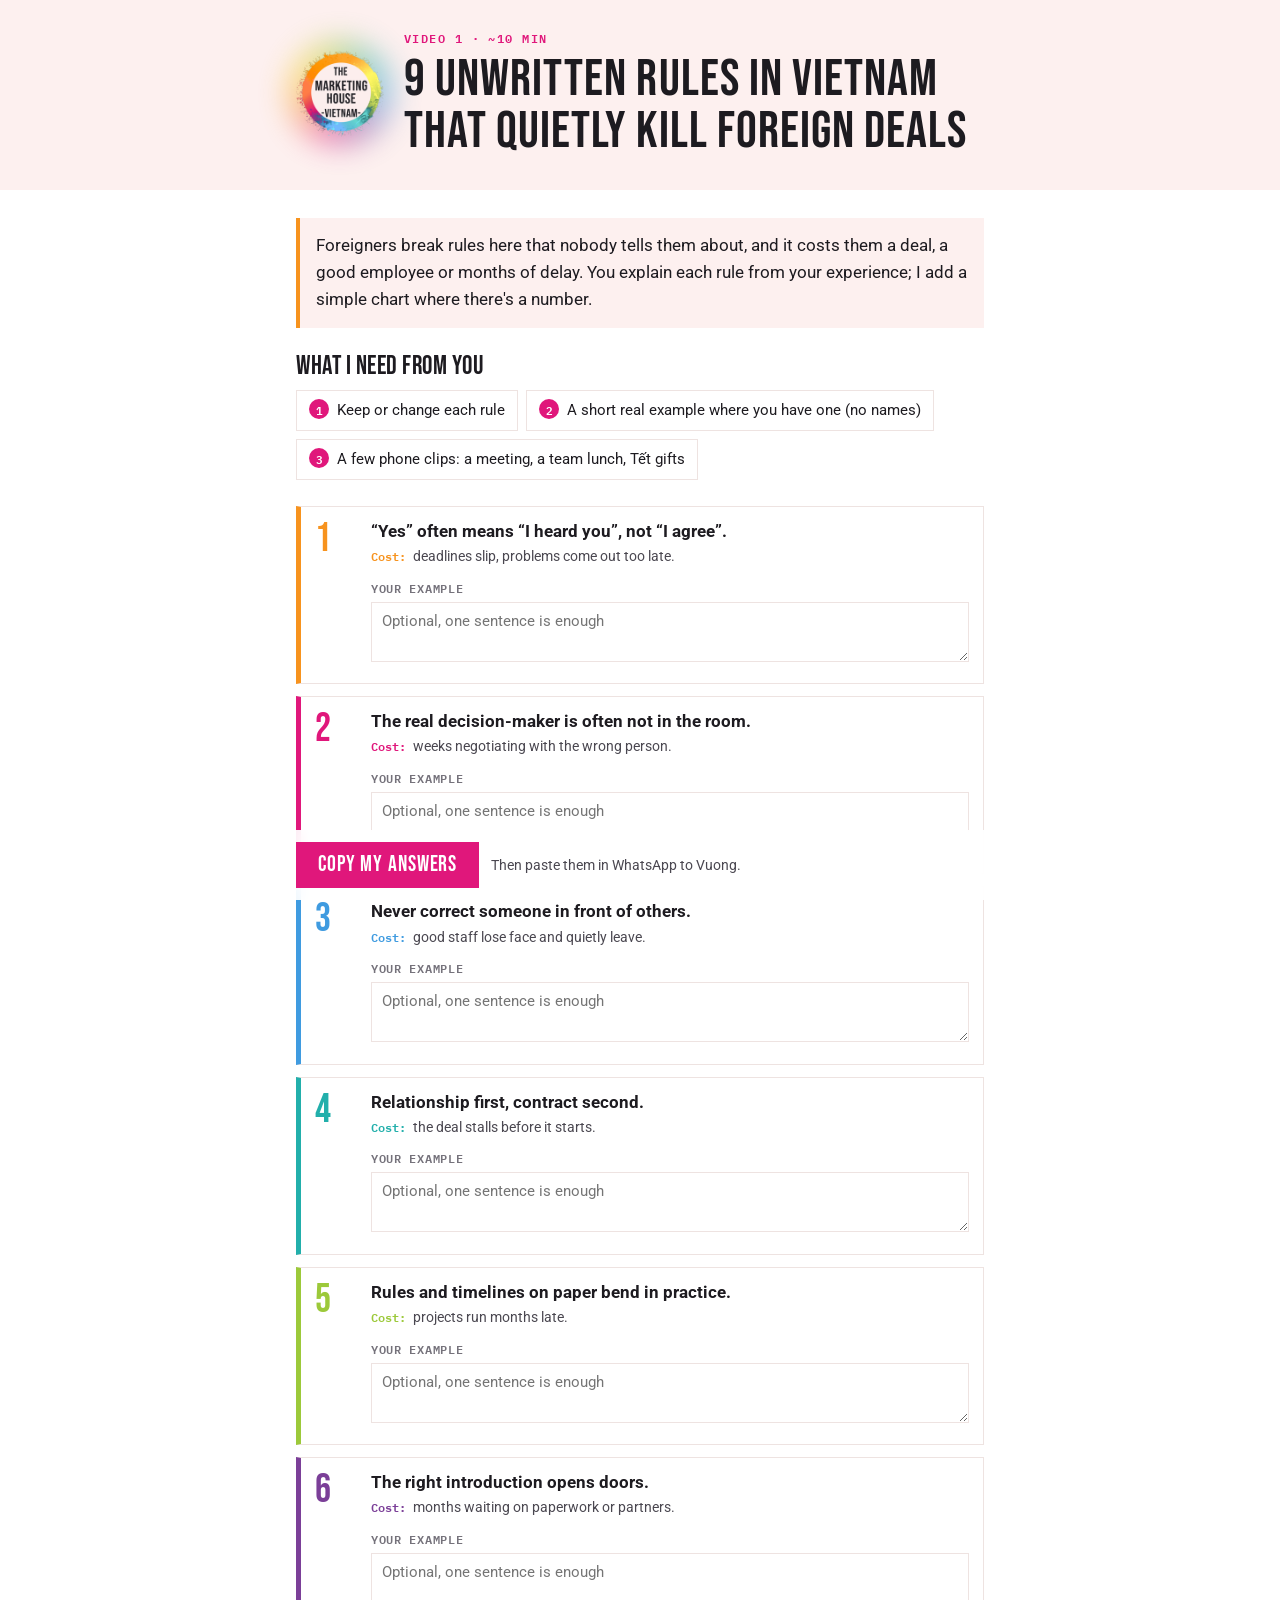
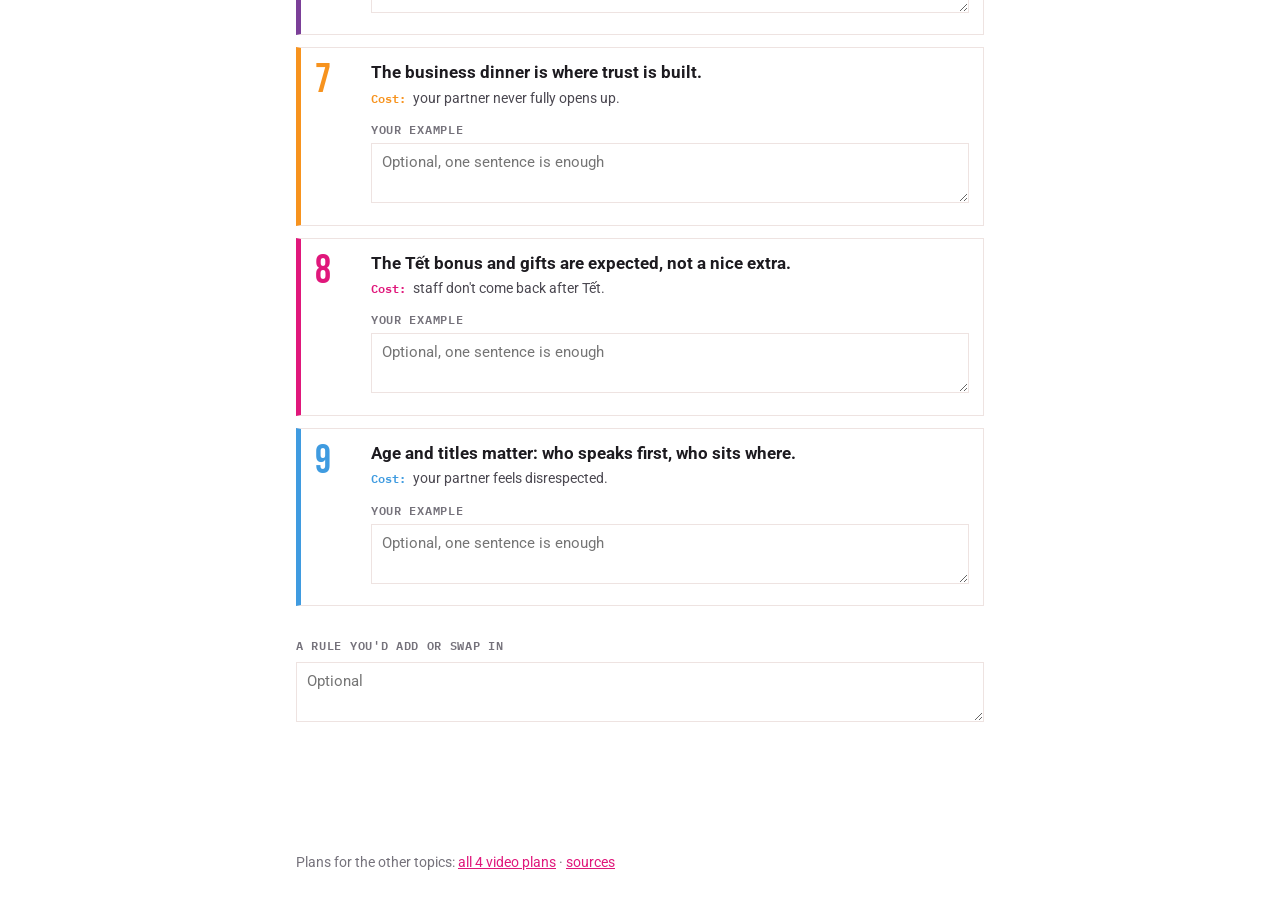
==== commit d0cf7c2b: "Marketing House: short video 1 page with 9 rules, plans moved to plans.html Co-Authored-By: Claude O" ====
--- a/mh-research-190bd680/index.html
+++ b/mh-research-190bd680/index.html
@@ -4,440 +4,127 @@
 <meta charset="utf-8">
 <meta name="robots" content="noindex, nofollow">
 <meta name="viewport" content="width=device-width, initial-scale=1, viewport-fit=cover">
-<title>Pilot Video Plans</title>
+<title>Video 1: 9 Unwritten Rules</title>
 <meta name="claude:viewport-fit-sides" content="cover">
 <link rel="preconnect" href="https://fonts.googleapis.com">
 <link rel="stylesheet" href="https://fonts.googleapis.com/css2?family=Bebas+Neue&family=IBM+Plex+Mono:wght@400;600&family=Roboto:wght@400;500;700&display=swap">
 <style>
-/* Layout: logo-led. Cream hero with the paint ring; 4 topic tiles in the logo's ring colours; each plan = data charts + competitor chart + timed run-sheet */
+/* Layout: one short column for a busy reader; logo hero, 9 numbered rule cards with an answer box each, one copy button */
 :root{
-  --cream:#FDF0EF;--bg:#ffffff;--surface:#ffffff;--ink:#1d1b20;--ink2:#4a4750;--mute:#75727b;--line:#eee3e1;--track:#f4ecea;
-  --orange:#F7931E;--yellow:#F4D21F;--lime:#9CC93A;--teal:#22AFAB;--blue:#3F9BE0;--magenta:#E0177B;--purple:#7B3F98;
-  --on-color:#ffffff;
+  --cream:#FDF0EF;--bg:#ffffff;--surface:#ffffff;--ink:#1d1b20;--ink2:#4a4750;--mute:#75727b;--line:#eee3e1;
+  --orange:#F7931E;--yellow:#F4D21F;--lime:#9CC93A;--teal:#22AFAB;--blue:#3F9BE0;--magenta:#E0177B;--purple:#7B3F98;--on-color:#ffffff;
   --f-display:"Bebas Neue",Oswald,"Arial Narrow",sans-serif;--f-body:Roboto,-apple-system,system-ui,"Segoe UI",sans-serif;--f-mono:"IBM Plex Mono",Consolas,ui-monospace,monospace;
   --ring:conic-gradient(from 200deg,var(--magenta),var(--orange),var(--yellow),var(--lime),var(--teal),var(--blue),var(--purple),var(--magenta));
 }
 @media (prefers-color-scheme:dark){:root:not([data-theme="light"]){
-  --cream:#221c20;--bg:#151418;--surface:#1e1c22;--ink:#f4f1f2;--ink2:#cbc7ce;--mute:#a19da6;--line:#332f38;--track:#2a2730;
+  --cream:#221c20;--bg:#151418;--surface:#1e1c22;--ink:#f4f1f2;--ink2:#cbc7ce;--mute:#a19da6;--line:#332f38;
   --orange:#FFA53D;--yellow:#F7DC4A;--lime:#B2DB57;--teal:#3FCFCB;--blue:#62B2F0;--magenta:#F2459A;--purple:#A56CC3;color-scheme:dark}}
 :root[data-theme="dark"]{
-  --cream:#221c20;--bg:#151418;--surface:#1e1c22;--ink:#f4f1f2;--ink2:#cbc7ce;--mute:#a19da6;--line:#332f38;--track:#2a2730;
+  --cream:#221c20;--bg:#151418;--surface:#1e1c22;--ink:#f4f1f2;--ink2:#cbc7ce;--mute:#a19da6;--line:#332f38;
   --orange:#FFA53D;--yellow:#F7DC4A;--lime:#B2DB57;--teal:#3FCFCB;--blue:#62B2F0;--magenta:#F2459A;--purple:#A56CC3;color-scheme:dark}
 *{box-sizing:border-box}
-html{scroll-behavior:smooth}
-body{margin:0;background:var(--bg);color:var(--ink);font:16px/1.65 var(--f-body);-webkit-font-smoothing:antialiased}
-.wrap{max-width:980px;margin:0 auto;padding-left:max(16px,env(safe-area-inset-left,0px));padding-right:max(16px,env(safe-area-inset-right,0px))}
-h1,h2,h3{font-family:var(--f-display);font-weight:400;line-height:.98;letter-spacing:.02em;text-wrap:balance;margin:0}
-h2{font-size:clamp(34px,6vw,52px)}
-h3{font-size:clamp(28px,4.6vw,40px)}
-h4{font:600 12px/1.3 var(--f-mono);letter-spacing:.12em;text-transform:uppercase;color:var(--mute);margin:0 0 10px}
-p{margin:0 0 12px;max-width:70ch}
-a{color:inherit}
-a:focus-visible,button:focus-visible{outline:2px solid var(--magenta);outline-offset:3px}
-.kicker{font:600 12.5px/1.4 var(--f-mono);letter-spacing:.14em;text-transform:uppercase;color:var(--magenta);margin:0 0 10px}
-section{padding-block:56px}
-.stack{display:grid;gap:22px}
+body{margin:0;background:var(--bg);color:var(--ink);font:16px/1.6 var(--f-body);-webkit-font-smoothing:antialiased}
+.wrap{max-width:720px;margin:0 auto;padding-left:max(16px,env(safe-area-inset-left,0px));padding-right:max(16px,env(safe-area-inset-right,0px))}
+h1,h2{font-family:var(--f-display);font-weight:400;line-height:1;letter-spacing:.02em;text-wrap:balance;margin:0}
+p{margin:0}
+a{color:var(--magenta)}
+:focus-visible{outline:2px solid var(--magenta);outline-offset:3px}
 
-/* hero */
-.hero{background:var(--cream);padding-block:40px 52px;overflow:hidden}
-.hero .wrap{display:grid;grid-template-columns:auto 1fr;gap:28px;align-items:center}
-.logo{position:relative;width:132px;height:132px;flex:none}
-.logo::before{content:"";position:absolute;inset:-14px;border-radius:50%;background:var(--ring);filter:blur(18px);opacity:.45;animation:spin 40s linear infinite}
+.hero{background:var(--cream);padding-block:28px 32px}
+.hero .wrap{display:grid;grid-template-columns:auto 1fr;gap:20px;align-items:center}
+.logo{position:relative;width:88px;height:88px}
+.logo::before{content:"";position:absolute;inset:-10px;border-radius:50%;background:var(--ring);filter:blur(14px);opacity:.45;animation:spin 40s linear infinite}
 .logo img{position:relative;width:100%;height:100%;border-radius:50%;display:block}
-.hero h1{font-size:clamp(52px,10vw,104px)}
-.hero p{color:var(--ink2);font-size:17px;margin:10px 0 0}
-.hero .meta{font:600 12.5px var(--f-mono);letter-spacing:.12em;text-transform:uppercase;color:var(--mute);margin-bottom:8px}
-@media (max-width:620px){.hero .wrap{grid-template-columns:1fr}.logo{width:104px;height:104px}}
+.meta{font:600 12px var(--f-mono);letter-spacing:.12em;text-transform:uppercase;color:var(--magenta);margin-bottom:6px}
+.hero h1{font-size:clamp(34px,7vw,52px)}
 
-/* topic colours */
-.t-a{--c:var(--orange)} .t-b{--c:var(--magenta)} .t-c{--c:var(--blue)} .t-d{--c:var(--teal)}
+main{display:grid;grid-template-columns:minmax(0,1fr);gap:26px;padding-block:28px 40px}
+.idea{font-size:17px;padding:14px 16px;border-left:4px solid var(--orange);background:var(--cream)}
+.ask{display:flex;flex-wrap:wrap;gap:8px;margin:0;padding:0;list-style:none;counter-reset:a}
+.ask li{counter-increment:a;font-size:14.5px;padding:8px 12px;background:var(--surface);border:1px solid var(--line)}
+.ask li::before{content:counter(a);display:inline-grid;place-items:center;width:20px;height:20px;border-radius:50%;background:var(--magenta);color:var(--on-color);font:600 11px var(--f-mono);margin-right:8px}
 
-/* at a glance */
-.tiles{display:grid;grid-template-columns:repeat(auto-fit,minmax(210px,1fr));gap:14px}
-.tile{position:relative;display:grid;gap:8px;align-content:start;background:var(--surface);border:1px solid var(--line);border-top:6px solid var(--c);padding:18px;text-decoration:none;color:var(--ink);transition:transform .2s ease,box-shadow .2s ease;min-width:0}
-.tile:hover{transform:translateY(-3px);box-shadow:0 12px 28px -14px color-mix(in srgb,var(--c) 70%,transparent)}
-.tile .l{font:600 13px var(--f-mono);color:var(--c);letter-spacing:.1em}
-.tile b{font:400 25px/1 var(--f-display);letter-spacing:.02em}
-.tile .stat{font:600 13px/1.4 var(--f-mono);color:var(--ink2)}
-.tile .gap{font-size:14px;color:var(--ink2)}
-.badge{justify-self:start;font:600 11px/1 var(--f-mono);letter-spacing:.08em;text-transform:uppercase;padding:5px 8px;background:var(--c);color:var(--on-color)}
-.badge.ghost{background:transparent;color:var(--mute);border:1px solid var(--line)}
+.rules{display:grid;gap:12px;margin:0;padding:0;list-style:none}
+.rule{display:grid;grid-template-columns:44px 1fr;gap:12px;padding:14px;background:var(--surface);border:1px solid var(--line);border-left:5px solid var(--c);animation:rise .5s cubic-bezier(.2,.7,.2,1) both}
+.rule>div{min-width:0}
+.rule .n{font:400 40px/0.9 var(--f-display);color:var(--c)}
+.rule b{display:block;font-size:16.5px;line-height:1.35}
+.rule .cost{font-size:14px;color:var(--ink2);margin-top:2px}
+.rule .cost::before{content:"Cost: ";font:600 12px var(--f-mono);color:var(--c)}
+.rule label{display:block;font:600 11.5px var(--f-mono);letter-spacing:.06em;text-transform:uppercase;color:var(--mute);margin-top:10px}
+.rule textarea{width:100%;min-height:44px;margin-top:4px;padding:8px 10px;font:15px/1.4 var(--f-body);color:var(--ink);background:var(--bg);border:1px solid var(--line);resize:vertical}
+.rule .keep{display:flex;gap:14px;margin-top:8px;font-size:14px;color:var(--ink2)}
+.r1{--c:var(--orange)}.r2{--c:var(--magenta)}.r3{--c:var(--blue)}.r4{--c:var(--teal)}.r5{--c:var(--lime)}.r6{--c:var(--purple)}.r7{--c:var(--orange)}.r8{--c:var(--magenta)}.r9{--c:var(--blue)}
 
-/* how */
-.how{display:grid;grid-template-columns:repeat(auto-fit,minmax(200px,1fr));gap:14px}
-.how div{display:grid;grid-template-columns:40px 1fr;gap:12px;align-items:start;min-width:0}
-.dot{width:40px;height:40px;border-radius:50%;background:var(--c);opacity:.9}
-.how b{display:block;font:400 22px/1 var(--f-display);letter-spacing:.03em;margin-bottom:4px}
-.how p{font-size:15px;color:var(--ink2);margin:0}
-.steps{display:flex;flex-wrap:wrap;gap:0;margin:6px 0 0;padding:0;list-style:none;counter-reset:s}
-.steps li{counter-increment:s;font:600 13px var(--f-mono);padding:8px 14px 8px 12px;background:var(--cream);margin:0 4px 4px 0}
-.steps li::before{content:counter(s);display:inline-grid;place-items:center;width:20px;height:20px;border-radius:50%;background:var(--ink);color:var(--bg);font-size:11px;margin-right:8px}
-
-/* plan */
-.plan{background:var(--cream);padding-block:48px}
-.plan:nth-of-type(even){background:var(--bg)}
-.phead{display:grid;gap:10px;margin-bottom:22px}
-.phead .row1{display:flex;flex-wrap:wrap;gap:8px;align-items:center}
-.phead .big{font:400 72px/0.8 var(--f-display);color:var(--c)}
-.chip{font:600 12px/1 var(--f-mono);padding:6px 9px;border:1px solid var(--line);background:var(--surface);color:var(--ink2)}
-.phead .why{color:var(--ink2);font-size:16px}
-.grid2{display:grid;grid-template-columns:repeat(auto-fit,minmax(300px,1fr));gap:16px}
-.card{background:var(--surface);border:1px solid var(--line);padding:18px;min-width:0;display:grid;gap:12px;align-content:start}
-.src{font:12px/1.5 var(--f-mono);color:var(--mute);overflow-wrap:anywhere}
-
-/* bars: label | track | value; width set inline as % of the chart's own max */
-.bars{display:grid;gap:8px}
-.bar{display:grid;grid-template-columns:minmax(88px,34%) 1fr auto;gap:10px;align-items:center;font-size:13.5px}
-.bar .lb{color:var(--ink2);line-height:1.25;min-width:0}
-.bar .lb small{display:block;font:11.5px var(--f-mono);color:var(--mute)}
-.bar .tr{height:14px;background:var(--track);border-radius:7px;overflow:hidden;min-width:0}
-.bar .fl{height:100%;border-radius:7px;background:color-mix(in srgb,var(--c) 45%,var(--track));transform-origin:left;animation:grow .9s cubic-bezier(.2,.7,.2,1) both}
-.bar .fl.hi{background:var(--c)}
-.bar .v{font:600 12.5px var(--f-mono);font-variant-numeric:tabular-nums;color:var(--ink);text-align:right;min-width:3.2em}
-.pairlab{display:flex;gap:14px;flex-wrap:wrap;font:12px var(--f-mono);color:var(--mute)}
-.pairlab i{display:inline-block;width:10px;height:10px;border-radius:50%;margin-right:5px;vertical-align:-1px}
-.stack100{display:flex;height:22px;border-radius:11px;overflow:hidden}
-.stack100 span{display:block;height:100%;animation:grow .9s cubic-bezier(.2,.7,.2,1) both;transform-origin:left}
-.legend{display:flex;flex-wrap:wrap;gap:6px 14px;font:12px/1.4 var(--f-mono);color:var(--ink2)}
-.legend i{display:inline-block;width:10px;height:10px;border-radius:2px;margin-right:5px;vertical-align:-1px}
-
-/* competitor panel */
-.comp .bar{grid-template-columns:minmax(120px,42%) 1fr auto}
-.comp .bar .fl{background:color-mix(in srgb,var(--ink2) 35%,var(--track))}
-.tag{display:inline-block;font:600 10.5px/1 var(--f-mono);padding:3px 5px;margin-left:4px;border:1px solid var(--line);color:var(--mute);vertical-align:1px}
-.gaps{display:flex;flex-wrap:wrap;gap:6px}
-.gaps span{font:600 12px/1.3 var(--f-mono);padding:6px 9px;background:color-mix(in srgb,var(--c) 14%,var(--surface));color:var(--ink);border-left:3px solid var(--c)}
-.ours{display:flex;gap:10px;align-items:center;font-size:14px;padding:10px 12px;border:1.5px dashed var(--c)}
-.ours b{font:400 20px/1 var(--f-display);color:var(--c);letter-spacing:.03em;flex:none}
-
-
-/* similar videos */
-.similar{display:grid;gap:14px;margin-bottom:18px}
-.similar h4 span{text-transform:none;letter-spacing:0;color:var(--mute);font-weight:400}
-.vids{display:grid;grid-template-columns:repeat(auto-fill,minmax(205px,1fr));gap:14px}
-.vid{display:grid;gap:6px;align-content:start;text-decoration:none;color:var(--ink);background:var(--surface);border:1px solid var(--line);padding:0 0 12px;min-width:0;transition:transform .2s ease,box-shadow .2s ease}
-.vid:hover{transform:translateY(-3px);box-shadow:0 12px 26px -14px color-mix(in srgb,var(--c) 70%,transparent)}
-.vid .th{position:relative;display:block;aspect-ratio:16/9;max-width:100%;background:var(--track);overflow:hidden}
-.vid .th img{width:100%;height:100%;object-fit:cover;display:block}
-.vid .th::after{content:"";position:absolute;left:50%;top:50%;width:44px;height:30px;margin:-15px 0 0 -22px;border-radius:8px;background:rgba(0,0,0,.6);clip-path:none;opacity:.85}
-.vid .th::before{content:"";position:absolute;z-index:1;left:50%;top:50%;margin:-7px 0 0 -4px;border-style:solid;border-width:7px 0 7px 12px;border-color:transparent transparent transparent #fff}
-.vid .views{position:absolute;right:6px;bottom:6px;font:600 11.5px/1 var(--f-mono);background:rgba(0,0,0,.78);color:#fff;padding:4px 6px}
-.vid .top{position:absolute;left:6px;top:6px;font:600 10.5px/1 var(--f-mono);letter-spacing:.06em;text-transform:uppercase;background:var(--c);color:var(--on-color);padding:4px 6px}
-.vid .vt{font-weight:700;font-size:14.5px;line-height:1.3;padding-inline:12px}
-.vid .vm{font:12px/1.3 var(--f-mono);color:var(--mute);padding-inline:12px}
-.vid .lack{font-size:13.5px;line-height:1.4;color:var(--ink2);padding:8px 12px 0;margin-inline:12px 12px;padding-inline:0;border-top:1px dashed var(--line)}
-.verdict{display:grid;grid-template-columns:repeat(auto-fit,minmax(260px,1fr));gap:12px}
-.verdict p{margin:0;font-size:15px;padding:12px 14px;background:var(--surface);border-left:4px solid var(--line)}
-.verdict p.ours{border-left-color:var(--c);background:color-mix(in srgb,var(--c) 10%,var(--surface))}
-.verdict b{display:block;font:400 20px/1 var(--f-display);letter-spacing:.03em;margin-bottom:4px}
-.verdict p.ours b{color:var(--c)}
-
-/* run-sheet */
-.run{position:relative;display:grid;gap:0;padding-left:26px}
-.run::before{content:"";position:absolute;left:7px;top:8px;bottom:8px;width:2px;background:linear-gradient(var(--c),color-mix(in srgb,var(--c) 15%,transparent))}
-.step{position:relative;display:grid;grid-template-columns:54px 1fr;gap:10px;padding-block:10px}
-.step::before{content:"";position:absolute;left:-24px;top:15px;width:12px;height:12px;border-radius:50%;background:var(--surface);border:3px solid var(--c)}
-.step .t{font:600 12.5px/1.6 var(--f-mono);color:var(--c);font-variant-numeric:tabular-nums}
-.step b{display:block}
-.step p{margin:0;font-size:14.5px;color:var(--ink2)}
-.step .scr{display:inline-block;margin-top:5px;font:12px/1.45 var(--f-mono);color:var(--ink);background:color-mix(in srgb,var(--c) 12%,var(--surface));padding:4px 7px}
-.step.cam .scr{background:var(--cream)}
-.card.need{align-self:start;border-top:4px solid var(--c)}
-.need ul{margin:0;padding-left:18px;font-size:14.5px}
-.need li{margin-bottom:5px}
-
-.ask{margin:0;padding-left:22px}
-.ask li{margin-bottom:8px}
-.foot{font:12.5px/1.6 var(--f-mono);color:var(--mute);padding-block:28px 44px}
-.foot a{color:var(--magenta)}
-
-/* light motion: everything is visible at rest; this only eases it in */
-.rise{animation:rise .6s cubic-bezier(.2,.7,.2,1) both}
-.tiles .tile:nth-child(2){animation-delay:.06s}.tiles .tile:nth-child(3){animation-delay:.12s}.tiles .tile:nth-child(4){animation-delay:.18s}
-@keyframes rise{from{opacity:.001;transform:translateY(10px)}to{opacity:1;transform:none}}
-@keyframes grow{from{transform:scaleX(0)}to{transform:scaleX(1)}}
+.send{position:sticky;bottom:0;padding-block:12px calc(12px + env(safe-area-inset-bottom,0px));background:color-mix(in srgb,var(--bg) 92%,transparent);backdrop-filter:blur(6px);display:flex;gap:12px;align-items:center;flex-wrap:wrap}
+.send button{font:400 22px/1 var(--f-display);letter-spacing:.04em;padding:12px 22px;border:0;background:var(--magenta);color:var(--on-color);cursor:pointer}
+.send span{font-size:14px;color:var(--ink2)}
+#fallback{width:100%;min-height:120px;font:13px var(--f-mono)}
+.more{font-size:14px;color:var(--mute)}
+@keyframes rise{from{opacity:.001;transform:translateY(8px)}to{opacity:1;transform:none}}
 @keyframes spin{to{transform:rotate(360deg)}}
-@media (prefers-reduced-motion:reduce){*,*::before{animation:none!important;transition:none!important}}
-@media (max-width:480px){.bar,.comp .bar{grid-template-columns:96px 1fr auto;font-size:12.5px}.step{grid-template-columns:44px 1fr}}
+@media (prefers-reduced-motion:reduce){*,*::before{animation:none!important}}
 </style>
 </head>
 <body>
 
 <header class="hero">
   <div class="wrap">
-    <div class="logo"><img src="logo.png" alt="The Marketing House Vietnam logo" width="132" height="132"></div>
-    <div>
-      <p class="meta">YouTube pilot · 23 October 2026</p>
-      <h1>Pilot video plans</h1>
-      <p>Four topics, each with a title, a length, the data on screen, what already exists on YouTube, and a minute-by-minute plan. Pick 2 for the pilot.</p>
-    </div>
+    <div class="logo"><img src="logo.png" alt="The Marketing House Vietnam logo" width="88" height="88"></div>
+    <div><p class="meta">Video 1 · ~10 min</p><h1>9 Unwritten Rules in Vietnam That Quietly Kill Foreign Deals</h1></div>
   </div>
 </header>
 
-<section>
-  <div class="wrap stack">
-    <div><p class="kicker">At a glance</p><h2>Four videos to choose from</h2></div>
-    <div class="tiles">
-      <a class="tile t-a rise" href="#a"><span class="l">A</span><span class="badge">Suggested</span><b>9 Unwritten Rules That Quietly Kill Foreign Deals</b><span class="stat">~11 min · top rival 273k views</span><span class="gap">No rival shows data or a European business view.</span></a>
-      <a class="tile t-b rise" href="#b"><span class="l">B</span><span class="badge">Suggested</span><b>McDonald's: 37 Stores in 11 Years. Lotteria: 222.</b><span class="stat">~9 min · top rival 4.8M views (2018)</span><span class="gap">No English video compares the brands with 2025–26 data.</span></a>
-      <a class="tile t-c rise" href="#c"><span class="l">C</span><span class="badge ghost">Video 3</span><b>Vietnam Says 3 Days. The World Bank Measured 66.</b><span class="stat">~8 min · top rival 117k views</span><span class="gap">All top 15 rivals predate the March 2026 law.</span></a>
-      <a class="tile t-d rise" href="#d"><span class="l">D</span><span class="badge ghost">Mid-January</span><b>Tết: The Month Vietnam Stops Working</b><span class="stat">~9 min · top business rival 31k</span><span class="gap">16 of the top 20 Tết videos are travel vlogs.</span></a>
-    </div>
+<main class="wrap">
+  <p class="idea">Foreigners break rules here that nobody tells them about, and it costs them a deal, a good employee or months of delay. You explain each rule from your experience; I add a simple chart where there's a number.</p>
+
+  <div>
+    <h2 style="font-size:26px;margin-bottom:10px">What I need from you</h2>
+    <ol class="ask"><li>Keep or change each rule</li><li>A short real example where you have one (no names)</li><li>A few phone clips: a meeting, a team lunch, Tết gifts</li></ol>
   </div>
-</section>
 
-<section style="padding-top:0">
-  <div class="wrap stack">
-    <div><p class="kicker">Every video</p><h2>How each one is built</h2></div>
-    <div class="how">
-      <div class="t-a"><span class="dot"></span><span><b>You open and close</b><p>About 30 seconds on camera at the start and the end, on your phone, like your current videos.</p></span></div>
-      <div class="t-b"><span class="dot"></span><span><b>Your voice</b><p>You read the approved script on your phone in a quiet room, about 20–30 minutes.</p></span></div>
-      <div class="t-c"><span class="dot"></span><span><b>Charts with sources</b><p>Plain charts and maps when a number matters, with the source on screen.</p></span></div>
-      <div class="t-d"><span class="dot"></span><span><b>Your team's clips</b><p>Phone clips from real life in Vietnam: horizontal, 10–20 seconds each.</p></span></div>
-    </div>
-    <ol class="steps" aria-label="Process"><li>You pick 2</li><li>Outline OK</li><li>Script OK</li><li>You record</li><li>Video in ~1 week</li><li>Up to 2 revision rounds</li></ol>
+  <ol class="rules" id="rules">
+    <li class="rule r1"><span class="n">1</span><div><b>“Yes” often means “I heard you”, not “I agree”.</b><p class="cost">deadlines slip, problems come out too late.</p><label for="e1">Your example</label><textarea id="e1" placeholder="Optional, one sentence is enough"></textarea></div></li>
+    <li class="rule r2"><span class="n">2</span><div><b>The real decision-maker is often not in the room.</b><p class="cost">weeks negotiating with the wrong person.</p><label for="e2">Your example</label><textarea id="e2" placeholder="Optional, one sentence is enough"></textarea></div></li>
+    <li class="rule r3"><span class="n">3</span><div><b>Never correct someone in front of others.</b><p class="cost">good staff lose face and quietly leave.</p><label for="e3">Your example</label><textarea id="e3" placeholder="Optional, one sentence is enough"></textarea></div></li>
+    <li class="rule r4"><span class="n">4</span><div><b>Relationship first, contract second.</b><p class="cost">the deal stalls before it starts.</p><label for="e4">Your example</label><textarea id="e4" placeholder="Optional, one sentence is enough"></textarea></div></li>
+    <li class="rule r5"><span class="n">5</span><div><b>Rules and timelines on paper bend in practice.</b><p class="cost">projects run months late.</p><label for="e5">Your example</label><textarea id="e5" placeholder="Optional, one sentence is enough"></textarea></div></li>
+    <li class="rule r6"><span class="n">6</span><div><b>The right introduction opens doors.</b><p class="cost">months waiting on paperwork or partners.</p><label for="e6">Your example</label><textarea id="e6" placeholder="Optional, one sentence is enough"></textarea></div></li>
+    <li class="rule r7"><span class="n">7</span><div><b>The business dinner is where trust is built.</b><p class="cost">your partner never fully opens up.</p><label for="e7">Your example</label><textarea id="e7" placeholder="Optional, one sentence is enough"></textarea></div></li>
+    <li class="rule r8"><span class="n">8</span><div><b>The Tết bonus and gifts are expected, not a nice extra.</b><p class="cost">staff don't come back after Tết.</p><label for="e8">Your example</label><textarea id="e8" placeholder="Optional, one sentence is enough"></textarea></div></li>
+    <li class="rule r9"><span class="n">9</span><div><b>Age and titles matter: who speaks first, who sits where.</b><p class="cost">your partner feels disrespected.</p><label for="e9">Your example</label><textarea id="e9" placeholder="Optional, one sentence is enough"></textarea></div></li>
+  </ol>
+
+  <div>
+    <label for="e10" style="font:600 11.5px var(--f-mono);letter-spacing:.06em;text-transform:uppercase;color:var(--mute)">A rule you'd add or swap in</label>
+    <textarea id="e10" style="width:100%;min-height:52px;margin-top:4px;padding:8px 10px;font:15px/1.4 var(--f-body);color:var(--ink);background:var(--bg);border:1px solid var(--line)" placeholder="Optional"></textarea>
   </div>
-</section>
 
-<!-- ============ A ============ -->
-<section class="plan t-a" id="a">
-  <div class="wrap">
-    <div class="phead">
-      <div class="row1"><span class="big">A</span><span class="badge">Suggested for pilot</span><span class="chip">~11 min</span><span class="chip">Your best-performing subject</span></div>
-      <h3>9 Unwritten Rules in Vietnam That Quietly Kill Foreign Deals</h3>
-    </div>
-    <div class="similar">
-      <h4>Similar videos already on YouTube <span>· tap to watch</span></h4>
-      <div class="vids"><a class="vid" href="https://www.youtube.com/watch?v=eFU2TOGQuG8" target="_blank" rel="noopener"><span class="th"><img src="https://i.ytimg.com/vi/eFU2TOGQuG8/mqdefault.jpg" alt="" loading="lazy" width="320" height="180"><span class="views">913k views</span><span class="top">Most viewed</span></span><span class="vt">Why Japanese Hate Working with Foreigners</span><span class="vm">Paolo fromTOKYO · 2023 · 14 min</span><span class="lack">Same idea, but for Japan: 9 “don’ts” from an insider. Proof this format can go big.</span></a><a class="vid" href="https://www.youtube.com/watch?v=IgoxsaXzXHs" target="_blank" rel="noopener"><span class="th"><img src="https://i.ytimg.com/vi/IgoxsaXzXHs/mqdefault.jpg" alt="" loading="lazy" width="320" height="180"><span class="views">274k views</span></span><span class="vt">12 Things That Shock Foreigners in Vietnam After the First Month</span><span class="vm">Vietnam Visabox · 2026 · 18 min</span><span class="lack">A list for new expats. Daily life, no business angle, no data.</span></a><a class="vid" href="https://www.youtube.com/watch?v=2Q18LaHAkNo" target="_blank" rel="noopener"><span class="th"><img src="https://i.ytimg.com/vi/2Q18LaHAkNo/mqdefault.jpg" alt="" loading="lazy" width="320" height="180"><span class="views">151k views</span></span><span class="vt">Q&amp;A: Vietnamese Culture 101</span><span class="vm">What The Pho · 2021 · 12 min</span><span class="lack">Couple vlog about tipping, drinking and shoes. Tourist level.</span></a><a class="vid" href="https://www.youtube.com/watch?v=w68Tf-uT4pg" target="_blank" rel="noopener"><span class="th"><img src="https://i.ytimg.com/vi/w68Tf-uT4pg/mqdefault.jpg" alt="" loading="lazy" width="320" height="180"><span class="views">137k views</span></span><span class="vt">9 WEIRD Rules OK in Vietnamese Culture, Totally WRONG in America</span><span class="vm">Duong Global Business · 2025 · 16 min</span><span class="lack">A US lawyer tells a story per rule. No numbers, no sources.</span></a></div>
-      <div class="verdict"><p><b>What we see</b>Winners run 11–18 min and use “N things / N rules” titles. None show data, none speak to companies.</p><p class="ours"><b>Our video</b>9 rules a foreign company actually pays for, with the numbers, from a Belgian on the ground.</p></div>
-    </div>
-    <div class="grid2">
-      <div class="card">
-        <h4>Data on screen</h4>
-        <div class="pairlab"><span><i style="background:var(--c)"></i>Belgium</span><span><i style="background:color-mix(in srgb,var(--c) 45%,var(--track))"></i>Vietnam</span><span>Hofstede, 0–100</span></div>
-        <div class="bars" role="img" aria-label="Hofstede: uncertainty avoidance Belgium 94 Vietnam 30; individualism Belgium 81 Vietnam 30; power distance Belgium 65 Vietnam 70">
-          <div class="bar"><span class="lb">Rules followed strictly</span><span class="tr"><span class="fl hi" style="width:94%;display:block"></span></span><span class="v">94</span></div>
-          <div class="bar"><span class="lb"><small>Vietnam</small></span><span class="tr"><span class="fl" style="width:30%;display:block"></span></span><span class="v">30</span></div>
-          <div class="bar"><span class="lb">Individualism</span><span class="tr"><span class="fl hi" style="width:81%;display:block"></span></span><span class="v">81</span></div>
-          <div class="bar"><span class="lb"><small>Vietnam</small></span><span class="tr"><span class="fl" style="width:30%;display:block"></span></span><span class="v">30</span></div>
-          <div class="bar"><span class="lb">Power distance</span><span class="tr"><span class="fl hi" style="width:65%;display:block"></span></span><span class="v">65</span></div>
-          <div class="bar"><span class="lb"><small>Vietnam</small></span><span class="tr"><span class="fl" style="width:70%;display:block"></span></span><span class="v">70</span></div>
-        </div>
-        <div class="src">The Culture Factor (Hofstede) country comparison</div>
-        <div class="bars" role="img" aria-label="EuroCham Q2 2026: regulatory delays 53%, talent shortage 38%, admin procedures delay projects 33%">
-          <div class="bar"><span class="lb">Regulatory delays</span><span class="tr"><span class="fl hi" style="width:53%;display:block"></span></span><span class="v">53%</span></div>
-          <div class="bar"><span class="lb">Talent shortage</span><span class="tr"><span class="fl" style="width:38%;display:block"></span></span><span class="v">38%</span></div>
-          <div class="bar"><span class="lb">Admin delays projects</span><span class="tr"><span class="fl" style="width:33%;display:block"></span></span><span class="v">33%</span></div>
-        </div>
-        <div class="src">European firms in Vietnam, EuroCham Business Confidence Index Q2 2026</div>
-      </div>
-    </div>
-    <div class="grid2" style="margin-top:16px">
-      <div class="card">
-        <h4>Minute by minute</h4>
-        <div class="run">
-          <div class="step cam"><span class="t">0:00</span><div><b>Cold open: the deal that died</b><p>You on camera: one real story of a client who broke a rule nobody told them about.</p></div></div>
-          <div class="step"><span class="t">0:45</span><div><b>Why nobody tells you</b><p>Two cultures far apart on rules.</p><span class="scr">Hofstede chart · 94 vs 30</span></div></div>
-          <div class="step"><span class="t">2:00</span><div><b>Rules 1–3 · In the meeting</b><p>The “yes” that means maybe. Who really decides. Never correct someone in front of others.</p><span class="scr">9% of staff engaged (Gallup 2026) · turnover at multinationals 6.6% (Mercer 2025)</span></div></div>
-          <div class="step"><span class="t">4:30</span><div><b>Rules 4–6 · Paperwork and officials</b><p>Rules bend, timelines slip, relationships move files.</p><span class="scr">EuroCham chart · 53% regulatory delays</span></div></div>
-          <div class="step"><span class="t">7:00</span><div><b>Rules 7–9 · People, dinners, Tết</b><p>Relationships before contracts. The business dinner. The Tết bonus.</p><span class="scr">Tết bonus 2026 · foreign-invested firms 9.21m VND</span></div></div>
-          <div class="step"><span class="t">9:30</span><div><b>The 90-day checklist</b><p>All 9 rules on one screen.</p></div></div>
-          <div class="step cam"><span class="t">10:15</span><div><b>Close</b><p>You on camera: what you tell every new client, and how to reach you.</p></div></div>
-        </div>
-      </div>
-      <div class="card need">
-        <h4>We need from you</h4>
-        <ul>
-          <li>The real story for the cold open (no names)</li>
-          <li>Your OK on the 9 rules. I'll propose a list, you change it.</li>
-          <li>Clips: an office meeting, a team lunch or dinner, Tết gifts, a government office from outside</li>
-        </ul>
-      </div>
-    </div>
+  <div class="send">
+    <button type="button" id="copy">Copy my answers</button>
+    <span id="msg">Then paste them in WhatsApp to Vuong.</span>
+    <textarea id="fallback" hidden readonly></textarea>
   </div>
-</section>
 
-<!-- ============ B ============ -->
-<section class="plan t-b" id="b">
-  <div class="wrap">
-    <div class="phead">
-      <div class="row1"><span class="big">B</span><span class="badge">Suggested for pilot</span><span class="chip">~9 min</span><span class="chip">Closest to your work as a marketer</span></div>
-      <h3>McDonald's: 37 Stores in 11 Years. Lotteria: 222.</h3>
-    </div>
-    <div class="similar">
-      <h4>Similar videos already on YouTube <span>· tap to watch</span></h4>
-      <div class="vids"><a class="vid" href="https://www.youtube.com/watch?v=l9pthhpd7So" target="_blank" rel="noopener"><span class="th"><img src="https://i.ytimg.com/vi/l9pthhpd7So/mqdefault.jpg" alt="" loading="lazy" width="320" height="180"><span class="views">4.8M views</span><span class="top">Most viewed</span></span><span class="vt">Why McDonald’s Flopped In Vietnam</span><span class="vm">CNBC · 2018 · 6 min</span><span class="lack">Good news-style explainer, but the numbers are from 2018 (17 stores).</span></a><a class="vid" href="https://www.youtube.com/watch?v=llwyY4BDbfc" target="_blank" rel="noopener"><span class="th"><img src="https://i.ytimg.com/vi/llwyY4BDbfc/mqdefault.jpg" alt="" loading="lazy" width="320" height="180"><span class="views">1.4M views</span></span><span class="vt">Why Starbucks Struggles In Vietnam’s $1B Coffee Market</span><span class="vm">CNBC · 2020 · 11 min</span><span class="lack">Same style, one brand only, data from 2020.</span></a><a class="vid" href="https://www.youtube.com/watch?v=fZnKWY9sJ-4" target="_blank" rel="noopener"><span class="th"><img src="https://i.ytimg.com/vi/fZnKWY9sJ-4/mqdefault.jpg" alt="" loading="lazy" width="320" height="180"><span class="views">1.1M views</span></span><span class="vt">Why STARBUCKS FAILED in VIETNAM?!</span><span class="vm">Dustin Cheverier · 2023 · 11 min</span><span class="lack">Expat opinion. Starbucks did not fail: it now has 150 stores.</span></a><a class="vid" href="https://www.youtube.com/watch?v=D0QTOoLHUjs" target="_blank" rel="noopener"><span class="th"><img src="https://i.ytimg.com/vi/D0QTOoLHUjs/mqdefault.jpg" alt="" loading="lazy" width="320" height="180"><span class="views">1.0M views</span></span><span class="vt">Tại sao McDonald’s chưa bùng nổ tại Việt Nam</span><span class="vm">Lóng · 2026 · 16 min</span><span class="lack">Strong and recent, but in Vietnamese only.</span></a></div>
-      <div class="verdict"><p><b>What we see</b>Big demand: these topics have 14.4M views. But the English videos are from 2018–2023 and cover one brand each.</p><p class="ours"><b>Our video</b>All brands on one scoreboard with 2025–26 numbers, and what a marketer in Vietnam sees.</p></div>
-    </div>
-    <div class="grid2">
-      <div class="card">
-        <h4>Data on screen</h4>
-        <div class="bars" role="img" aria-label="Fast-food outlets May 2025: Lotteria 222, Jollibee 213, KFC 172, Pizza Hut 118, McDonald's 37">
-          <div class="bar"><span class="lb">Lotteria <small>Korea</small></span><span class="tr"><span class="fl" style="width:100%;display:block"></span></span><span class="v">222</span></div>
-          <div class="bar"><span class="lb">Jollibee <small>Philippines</small></span><span class="tr"><span class="fl" style="width:95.9%;display:block"></span></span><span class="v">213</span></div>
-          <div class="bar"><span class="lb">KFC</span><span class="tr"><span class="fl" style="width:77.5%;display:block"></span></span><span class="v">172</span></div>
-          <div class="bar"><span class="lb">Pizza Hut</span><span class="tr"><span class="fl" style="width:53.2%;display:block"></span></span><span class="v">118</span></div>
-          <div class="bar"><span class="lb">McDonald's</span><span class="tr"><span class="fl hi" style="width:16.7%;display:block"></span></span><span class="v">37</span></div>
-        </div>
-        <div class="src">Fast-food outlets in Vietnam, May 2025 (Q&amp;Me via The Investor)</div>
-        <div class="bars" role="img" aria-label="Coffee chain stores end 2025: Highlands 985, Starbucks 150">
-          <div class="bar"><span class="lb">Highlands</span><span class="tr"><span class="fl" style="width:100%;display:block"></span></span><span class="v">985</span></div>
-          <div class="bar"><span class="lb">Starbucks</span><span class="tr"><span class="fl hi" style="width:15.2%;display:block"></span></span><span class="v">150</span></div>
-        </div>
-        <div class="src">Coffee stores end-2025 (Tuổi Trẻ) · Starbucks ≈ 2% of a ~$1.2 bn market (Euromonitor)</div>
-        <div class="stack100" role="img" aria-label="E-commerce share Q3 2025: Shopee 56%, TikTok Shop 41%, Lazada 3%"><span style="width:56%;background:var(--c)"></span><span style="width:41%;background:color-mix(in srgb,var(--c) 45%,var(--track))"></span><span style="width:3%;background:var(--ink2)"></span></div>
-        <div class="legend"><span><i style="background:var(--c)"></i>Shopee 56%</span><span><i style="background:color-mix(in srgb,var(--c) 45%,var(--track))"></i>TikTok Shop 41%</span><span><i style="background:var(--ink2)"></i>Lazada 3%</span></div>
-        <div class="src">E-commerce sales share Q3 2025 (Metric)</div>
-      </div>
-    </div>
-    <div class="grid2" style="margin-top:16px">
-      <div class="card">
-        <h4>Minute by minute</h4>
-        <div class="run">
-          <div class="step cam"><span class="t">0:00</span><div><b>Cold open: two coffees</b><p>A street iced coffee for 15–20,000 dong next to a Starbucks Americano for about 60,000.</p></div></div>
-          <div class="step"><span class="t">0:40</span><div><b>The promise</b><p>McDonald's arrived in 2014 with plans for 100 stores.</p><span class="scr">McDonald's stores · 2015: 9 · 2018: 17 · 2025: 37–39</span></div></div>
-          <div class="step"><span class="t">2:00</span><div><b>The scoreboard</b><p>The fast-food winners are Asian.</p><span class="scr">Lotteria 222 · Jollibee 213 · McDonald's 37 · Burger King down to 4 in HCMC</span></div></div>
-          <div class="step"><span class="t">3:30</span><div><b>Coffee</b><p>Starbucks grows, but stays small.</p><span class="scr">Highlands 985 · Starbucks 150</span></div></div>
-          <div class="step"><span class="t">5:00</span><div><b>The ones that left</b><p>Big Western names that sold or exited.</p><span class="scr">Metro 2016 · Big C 2016 · Uber 2018 · Auchan 2019 · Gojek 2024</span></div></div>
-          <div class="step"><span class="t">6:15</span><div><b>Who wins online</b><p>The platforms that localised.</p><span class="scr">Shopee 56% · TikTok Shop 41% · Lazada 3%</span></div></div>
-          <div class="step"><span class="t">7:15</span><div><b>3 lessons for smaller brands</b><p>Price, convenience, local taste, from your work as a marketer.</p></div></div>
-          <div class="step cam"><span class="t">8:30</span><div><b>Close</b><p>You on camera, and how to reach you.</p></div></div>
-        </div>
-      </div>
-      <div class="card need">
-        <h4>We need from you</h4>
-        <ul>
-          <li>Your 3 lessons, or a client example of a brand that adapted (or didn't)</li>
-          <li>Clips: a street coffee stall, a Highlands, a Starbucks, a McDonald's and a Lotteria from outside, motorbike takeaway</li>
-        </ul>
-      </div>
-    </div>
-  </div>
-</section>
+  <p class="more">Plans for the other topics: <a href="plans.html">all 4 video plans</a> · <a href="sources.html">sources</a></p>
+</main>
 
-<!-- ============ C ============ -->
-<section class="plan t-c" id="c">
-  <div class="wrap">
-    <div class="phead">
-      <div class="row1"><span class="big">C</span><span class="badge ghost">Video 3</span><span class="chip">~8 min</span><span class="chip">Needs a lawyer's check</span></div>
-      <h3>Vietnam Says 3 Days. The World Bank Measured 66.</h3>
-    </div>
-    <div class="similar">
-      <h4>Similar videos already on YouTube <span>· tap to watch</span></h4>
-      <div class="vids"><a class="vid" href="https://www.youtube.com/watch?v=xTPYCWfp314" target="_blank" rel="noopener"><span class="th"><img src="https://i.ytimg.com/vi/xTPYCWfp314/mqdefault.jpg" alt="" loading="lazy" width="320" height="180"><span class="views">117k views</span><span class="top">Most viewed</span></span><span class="vt">Set up Company in Vietnam – Easy Step guide</span><span class="vm">LHD Law Firm · 2025 · 4 min</span><span class="lack">A law-firm ad: slides and voice-over, no real times or costs.</span></a><a class="vid" href="https://www.youtube.com/watch?v=wQiar2t-Nxg" target="_blank" rel="noopener"><span class="th"><img src="https://i.ytimg.com/vi/wQiar2t-Nxg/mqdefault.jpg" alt="" loading="lazy" width="320" height="180"><span class="views">89k views</span></span><span class="vt">Establish Your Business in Vietnam: A–Z Guide</span><span class="vm">LTS Law Firm · 2025 · 4 min</span><span class="lack">A step list under the old rules (before March 2026).</span></a><a class="vid" href="https://www.youtube.com/watch?v=Yv7DdQ8ZRM4" target="_blank" rel="noopener"><span class="th"><img src="https://i.ytimg.com/vi/Yv7DdQ8ZRM4/mqdefault.jpg" alt="" loading="lazy" width="320" height="180"><span class="views">40k views</span></span><span class="vt">HOW to Open a Business in Vietnam</span><span class="vm">Duong Global Business · 2020 · 12 min</span><span class="lack">Talking head, made in 2020.</span></a><a class="vid" href="https://www.youtube.com/watch?v=XocarTOqI3s" target="_blank" rel="noopener"><span class="th"><img src="https://i.ytimg.com/vi/XocarTOqI3s/mqdefault.jpg" alt="" loading="lazy" width="320" height="180"><span class="views">30k views</span></span><span class="vt">DO NOT Open A Business in Vietnam This Year (2023)</span><span class="vm">Duong Global Business · 2023 · 13 min</span><span class="lack">Opinion piece on 2023 conditions.</span></a></div>
-      <div class="verdict"><p><b>What we see</b>Mostly law firms selling their service. All 15 most-viewed videos were made before the March 2026 law.</p><p class="ours"><b>Our video</b>The 2026 rules, the measured 66 days, and the full first-year bill.</p></div>
-    </div>
-    <div class="grid2">
-      <div class="card">
-        <h4>Data on screen</h4>
-        <div class="bars" role="img" aria-label="Days to register a firm: legal deadline 3, Vietnamese firm 28, foreign firm 66">
-          <div class="bar"><span class="lb">Legal deadline <small>working days</small></span><span class="tr"><span class="fl" style="width:4.5%;display:block"></span></span><span class="v">3</span></div>
-          <div class="bar"><span class="lb">Vietnamese firm</span><span class="tr"><span class="fl" style="width:42.4%;display:block"></span></span><span class="v">28</span></div>
-          <div class="bar"><span class="lb">Foreign firm</span><span class="tr"><span class="fl hi" style="width:100%;display:block"></span></span><span class="v">66 days</span></div>
-        </div>
-        <div class="src">World Bank B-READY 2025, Viet Nam profile</div>
-        <div class="stack100" role="img" aria-label="Year-1 cost estimate about 25,000 USD: office 6,504, payroll 5,956, setup 4,712, director insurance 4,428, accounting 2,538, audit 865">
-          <span style="width:26%;background:var(--c)"></span><span style="width:23.8%;background:color-mix(in srgb,var(--c) 70%,var(--track))"></span><span style="width:18.8%;background:color-mix(in srgb,var(--c) 50%,var(--track))"></span><span style="width:17.7%;background:var(--purple)"></span><span style="width:10.2%;background:var(--teal)"></span><span style="width:3.5%;background:var(--ink2)"></span>
-        </div>
-        <div class="legend"><span><i style="background:var(--c)"></i>Office $6.5k</span><span><i style="background:color-mix(in srgb,var(--c) 70%,var(--track))"></i>2 staff $6.0k</span><span><i style="background:color-mix(in srgb,var(--c) 50%,var(--track))"></i>Setup services $4.7k</span><span><i style="background:var(--purple)"></i>Director insurance $4.4k</span><span><i style="background:var(--teal)"></i>Accounting $2.5k</span><span><i style="background:var(--ink2)"></i>Audit $0.9k</span></div>
-        <div class="src">Year-1 estimate ≈ $25k, small service company in HCMC (mid case, assumptions shown in the video). Government fees: about $3.</div>
-      </div>
-    </div>
-    <div class="grid2" style="margin-top:16px">
-      <div class="card">
-        <h4>Minute by minute</h4>
-        <div class="run">
-          <div class="step cam"><span class="t">0:00</span><div><b>Cold open</b><p>You on camera: the law says 3 working days.</p><span class="scr">3 · 28 · 66 days</span></div></div>
-          <div class="step"><span class="t">0:50</span><div><b>The rules changed in 2026</b><p>Since 1 March 2026: register the company first, investment certificate within 12 months. Licence tax abolished on 1 January 2026.</p></div></div>
-          <div class="step"><span class="t">2:15</span><div><b>The steps, in order</b><p>From investment certificate to bank account, with the official time for each step.</p></div></div>
-          <div class="step"><span class="t">3:45</span><div><b>The real first-year bill</b><p>Government fees are almost nothing. Services, office and payroll are not.</p><span class="scr">~$15k before payroll · ~$25k with 2 local staff</span></div></div>
-          <div class="step"><span class="t">5:30</span><div><b>Every month after</b><p>What keeps costing money.</p><span class="scr">Profit tax 20% · employer insurance 21.5% · minimum wage Region I 5.31m VND</span></div></div>
-          <div class="step"><span class="t">6:30</span><div><b>You're not alone</b><p>Foreign investment keeps coming.</p><span class="scr">FDI 2025 $38.4 bn · Belgium: 100 projects, $1.08 bn</span></div></div>
-          <div class="step cam"><span class="t">7:30</span><div><b>Close</b><p>You on camera: what you wish you'd known.</p></div></div>
-        </div>
-      </div>
-      <div class="card need">
-        <h4>We need from you</h4>
-        <ul>
-          <li>Your own setup story: how long it really took</li>
-          <li>A lawyer you trust to check the steps (a short quote from them on camera would help)</li>
-          <li>Clips: your office, signing documents, a bank, a government office from outside</li>
-        </ul>
-      </div>
-    </div>
-  </div>
-</section>
-
-<!-- ============ D ============ -->
-<section class="plan t-d" id="d">
-  <div class="wrap">
-    <div class="phead">
-      <div class="row1"><span class="big">D</span><span class="badge ghost">Publish ~20 Jan 2027</span><span class="chip">~9 min</span><span class="chip">Tết 2027 starts 6 Feb</span></div>
-      <h3>Tết: The Month Vietnam Stops Working (The Numbers)</h3>
-    </div>
-    <div class="similar">
-      <h4>Similar videos already on YouTube <span>· tap to watch</span></h4>
-      <div class="vids"><a class="vid" href="https://www.youtube.com/watch?v=6HF_kVBdgog" target="_blank" rel="noopener"><span class="th"><img src="https://i.ytimg.com/vi/6HF_kVBdgog/mqdefault.jpg" alt="" loading="lazy" width="320" height="180"><span class="views">224k views</span><span class="top">Most viewed</span></span><span class="vt">Celebrating Tet in Vietnam for the First Time!</span><span class="vm">Mike and Ashley · 2024 · 15 min</span><span class="lack">Travel vlog: food, family, fireworks.</span></a><a class="vid" href="https://www.youtube.com/watch?v=iQbdZMTX4ds" target="_blank" rel="noopener"><span class="th"><img src="https://i.ytimg.com/vi/iQbdZMTX4ds/mqdefault.jpg" alt="" loading="lazy" width="320" height="180"><span class="views">222k views</span></span><span class="vt">How Do Vietnamese People Celebrate the Lunar New Year (Tet)?</span><span class="vm">What The Pho · 2021 · 17 min</span><span class="lack">How families celebrate. Culture, not business.</span></a><a class="vid" href="https://www.youtube.com/watch?v=MGL77m8fPjY" target="_blank" rel="noopener"><span class="th"><img src="https://i.ytimg.com/vi/MGL77m8fPjY/mqdefault.jpg" alt="" loading="lazy" width="320" height="180"><span class="views">167k views</span></span><span class="vt">Kinh doanh mùa Tết</span><span class="vm">VTV24 · 2022 · 7 min</span><span class="lack">Vietnamese TV news, not made for foreigners.</span></a><a class="vid" href="https://www.youtube.com/watch?v=oj3bTtC5E-U" target="_blank" rel="noopener"><span class="th"><img src="https://i.ytimg.com/vi/oj3bTtC5E-U/mqdefault.jpg" alt="" loading="lazy" width="320" height="180"><span class="views">31k views</span></span><span class="vt">Tet in Vietnam: The Survival Guide Nobody Gives You</span><span class="vm">Duong Global Business · 2026 · 15 min</span><span class="lack">The closest to business, but mostly visa and travel tips. No data.</span></a></div>
-      <div class="verdict"><p><b>What we see</b>16 of the top 20 Tết videos are travel vlogs. 91% of views go to videos posted in January–February.</p><p class="ours"><b>Our video</b>What Tết does to orders, staff and money, plus a week-by-week plan for 2027.</p></div>
-    </div>
-    <div class="grid2">
-      <div class="card">
-        <h4>Data on screen</h4>
-        <div class="bars" role="img" aria-label="Exports February 2026: first half about 20.3 billion USD, second half 10.27 billion USD">
-          <div class="bar"><span class="lb">Exports 1–15 Feb <small>billion USD</small></span><span class="tr"><span class="fl" style="width:100%;display:block"></span></span><span class="v">~20.3</span></div>
-          <div class="bar"><span class="lb">16–28 Feb (Tết)</span><span class="tr"><span class="fl hi" style="width:50.6%;display:block"></span></span><span class="v">10.27</span></div>
-        </div>
-        <div class="src">Vietnam customs, Feb 2026: −49.5% in the Tết half (first half derived)</div>
-        <div class="bars" role="img" aria-label="Tết bonus 2026: state firms 9.44, foreign-invested 9.21, private 7.37 million VND">
-          <div class="bar"><span class="lb">Bonus · state firms <small>million VND</small></span><span class="tr"><span class="fl" style="width:100%;display:block"></span></span><span class="v">9.44</span></div>
-          <div class="bar"><span class="lb">Foreign-invested</span><span class="tr"><span class="fl hi" style="width:97.6%;display:block"></span></span><span class="v">9.21</span></div>
-          <div class="bar"><span class="lb">Private</span><span class="tr"><span class="fl" style="width:78.1%;display:block"></span></span><span class="v">7.37</span></div>
-        </div>
-        <div class="src">Tết bonus 2026, Ministry of Home Affairs</div>
-        <div class="bars" role="img" aria-label="Official Tết holiday: 2025 9 days, 2026 9 days, 2027 7 days">
-          <div class="bar"><span class="lb">Holiday 2025</span><span class="tr"><span class="fl" style="width:100%;display:block"></span></span><span class="v">9 d</span></div>
-          <div class="bar"><span class="lb">2026</span><span class="tr"><span class="fl" style="width:100%;display:block"></span></span><span class="v">9 d</span></div>
-          <div class="bar"><span class="lb">2027 <small>4–10 Feb</small></span><span class="tr"><span class="fl hi" style="width:77.8%;display:block"></span></span><span class="v">7 d</span></div>
-        </div>
-      </div>
-    </div>
-    <div class="grid2" style="margin-top:16px">
-      <div class="card">
-        <h4>Minute by minute</h4>
-        <div class="run">
-          <div class="step cam"><span class="t">0:00</span><div><b>Cold open: half a month vanished</b><p>You on camera, then the export chart.</p><span class="scr">~20.3 → 10.27 bn USD</span></div></div>
-          <div class="step"><span class="t">0:50</span><div><b>How long Vietnam stops</b><p>5 days by law, 7–9 in practice.</p><span class="scr">2027: 4–10 Feb</span></div></div>
-          <div class="step"><span class="t">2:00</span><div><b>Factories</b><p>Some close for a week or more, some big ones run through.</p></div></div>
-          <div class="step"><span class="t">3:15</span><div><b>The money</b><p>The Tết bonus your staff and suppliers expect.</p><span class="scr">Foreign-invested 9.21m VND</span></div></div>
-          <div class="step"><span class="t">4:30</span><div><b>After Tết</b><p>Not everyone comes back, and hiring heats up.</p><span class="scr">~95% back in HCMC by 25 Feb 2026 · 59,481 open jobs</span></div></div>
-          <div class="step"><span class="t">5:45</span><div><b>Your Tết 2027 calendar</b><p>When to order, when to tell staff, when to expect delays.</p><span class="scr">mid-Dec order early · by 5 Jan holiday notice · 21 Jan–3 Feb rush · 4–10 Feb closed</span></div></div>
-          <div class="step cam"><span class="t">8:15</span><div><b>Close</b><p>You on camera wishing viewers a happy Tết, and how to reach you.</p></div></div>
-        </div>
-      </div>
-      <div class="card need">
-        <h4>We need from you</h4>
-        <ul>
-          <li>What happens at Marketing House around Tết (bonus, gifts, closing days)</li>
-          <li>Clips: Tết decorations at the office, gift baskets, empty streets during Tết (a previous year is fine)</li>
-        </ul>
-      </div>
-    </div>
-  </div>
-</section>
-
-<section>
-  <div class="wrap stack">
-    <div><p class="kicker">Next</p><h2>What I need from you</h2></div>
-    <ol class="ask">
-      <li>Your pick of 2 topics. My suggestion is A + B. C works well as video 3 after a lawyer's check, and D has to go out in January.</li>
-      <li>The items under “We need from you” for the 2 you pick.</li>
-      <li>A shared Google Drive folder for your team's clips.</li>
-      <li>YouTube Studio access for me (Editor role). I upload drafts, you publish.</li>
-    </ol>
-    <p>Every number above has a source, and all of them are checked again before the script is final.</p>
-  </div>
-</section>
-
-<footer class="wrap foot">Prepared by Vuong for The Marketing House Vietnam · 23 October 2026 · <a href="sources.html">Research files and sources</a></footer>
+<script>
+const ids=[1,2,3,4,5,6,7,8,9,10];
+const box=i=>document.getElementById('e'+i);
+ids.forEach(i=>{const t=box(i);try{t.value=localStorage.getItem('mh-v1-e'+i)||''}catch(e){}t.addEventListener('input',()=>{try{localStorage.setItem('mh-v1-e'+i,t.value)}catch(e){}})});
+function answers(){
+  const rules=[...document.querySelectorAll('.rule b')].map(b=>b.textContent);
+  const lines=['Video 1 — 9 rules'];
+  rules.forEach((r,k)=>{const v=box(k+1).value.trim();lines.push(`${k+1}. ${r}${v?'\n   Example: '+v:''}`)});
+  const extra=box(10).value.trim(); if(extra) lines.push('Add/swap: '+extra);
+  return lines.join('\n');
+}
+document.getElementById('copy').addEventListener('click',()=>{
+  const text=answers(), msg=document.getElementById('msg'), fb=document.getElementById('fallback');
+  const manual=()=>{fb.hidden=false;fb.value=text;fb.focus();fb.select();msg.textContent='Select all and copy this text.'};
+  if(navigator.clipboard&&navigator.clipboard.writeText){navigator.clipboard.writeText(text).then(()=>{msg.textContent='Copied. Now paste it in WhatsApp to Vuong.'},manual)}else manual();
+});
+</script>
 </body>
 </html>
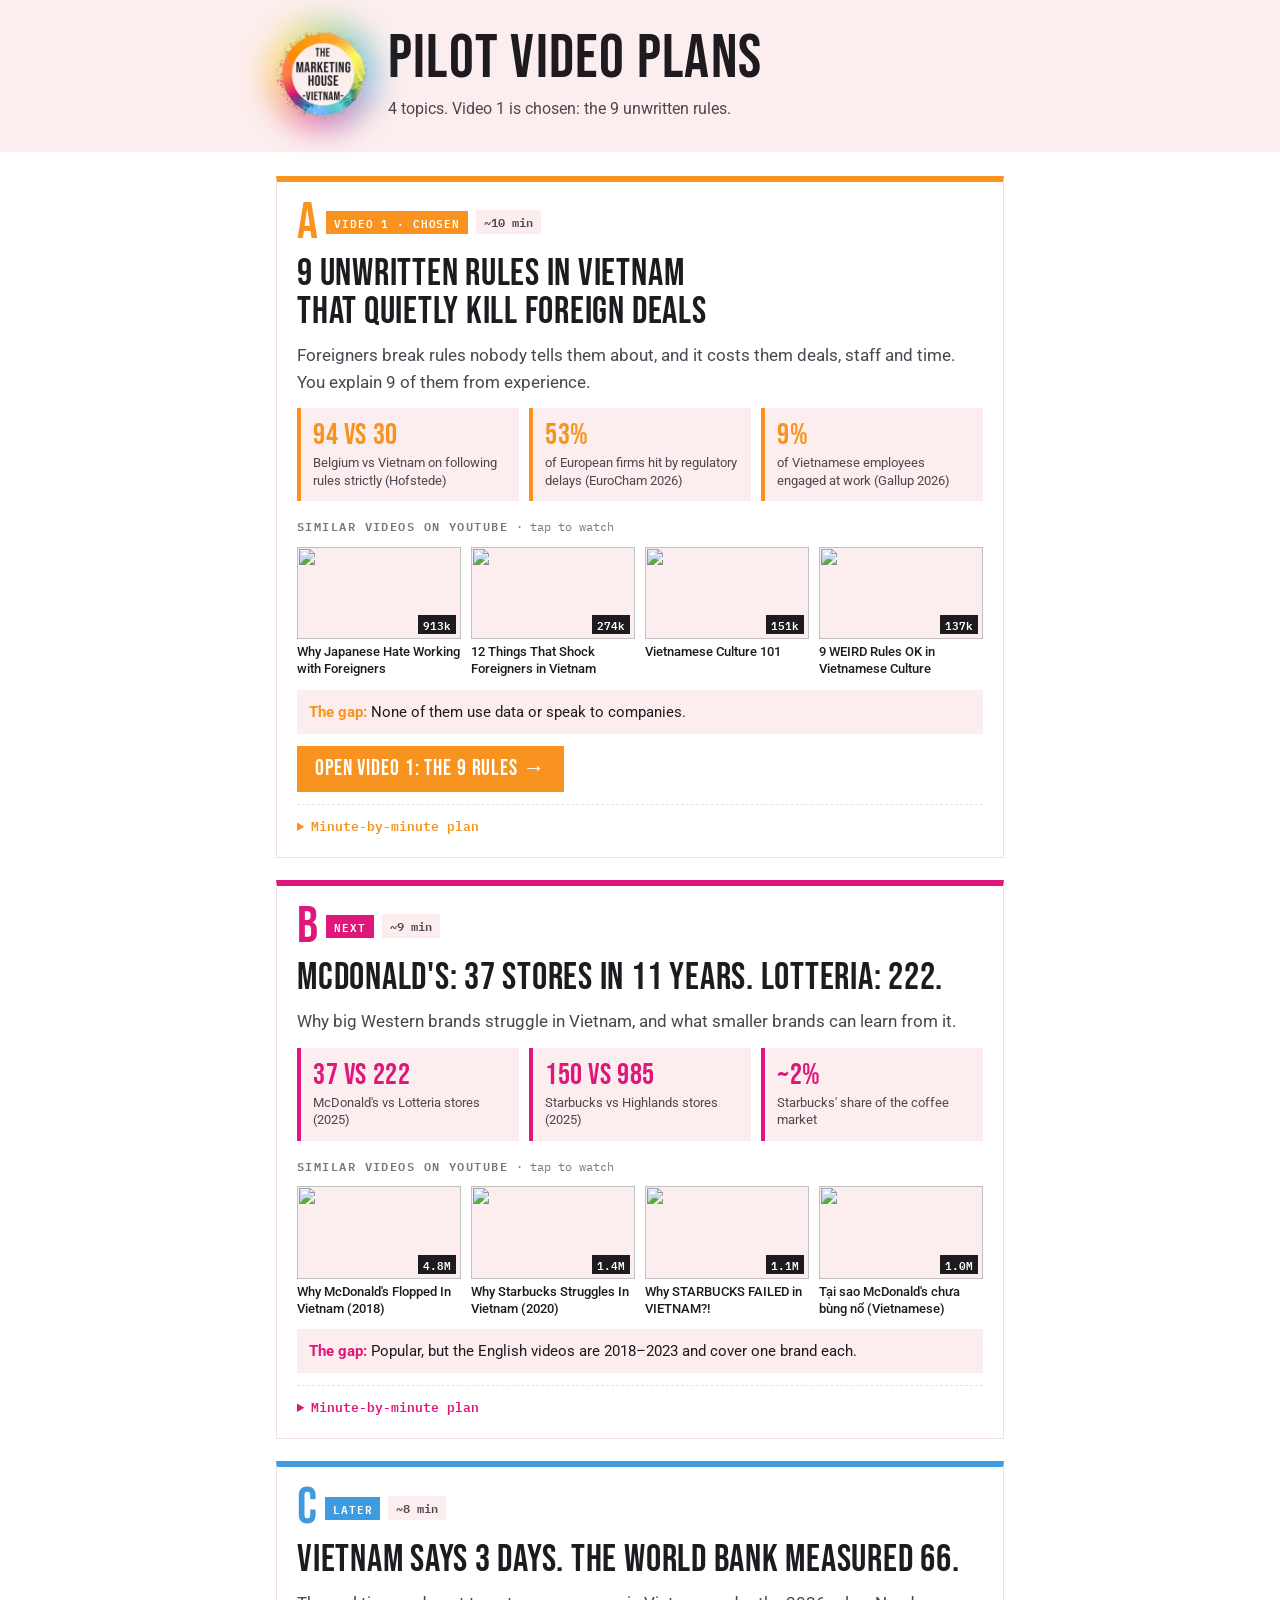
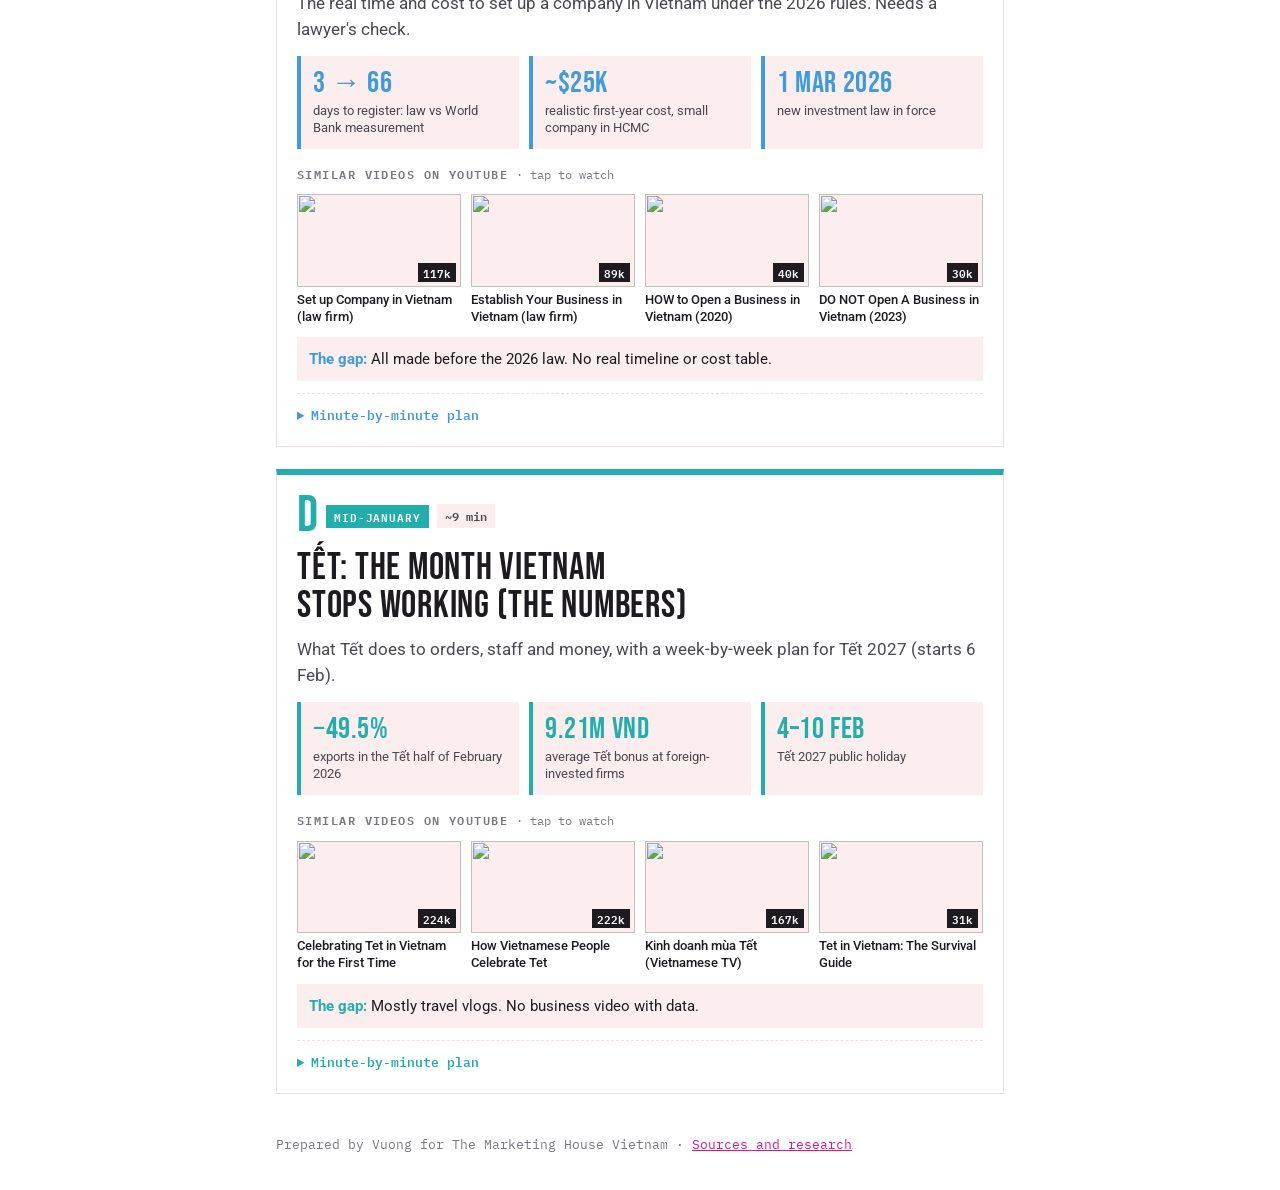
==== commit 07a2ec11: "Marketing House: short 4-topic index + separate video1 page, logo colours only Co-Authored-By: Claud" ====
--- a/mh-research-190bd680/index.html
+++ b/mh-research-190bd680/index.html
@@ -4,127 +4,163 @@
 <meta charset="utf-8">
 <meta name="robots" content="noindex, nofollow">
 <meta name="viewport" content="width=device-width, initial-scale=1, viewport-fit=cover">
-<title>Video 1: 9 Unwritten Rules</title>
+<title>Pilot Video Plans</title>
 <meta name="claude:viewport-fit-sides" content="cover">
 <link rel="preconnect" href="https://fonts.googleapis.com">
 <link rel="stylesheet" href="https://fonts.googleapis.com/css2?family=Bebas+Neue&family=IBM+Plex+Mono:wght@400;600&family=Roboto:wght@400;500;700&display=swap">
 <style>
-/* Layout: one short column for a busy reader; logo hero, 9 numbered rule cards with an answer box each, one copy button */
+/* Layout: one short column, one card per topic. Colours = logo only: white, logo-centre pink, logo black, ring colours. Single light theme by choice. */
 :root{
-  --cream:#FDF0EF;--bg:#ffffff;--surface:#ffffff;--ink:#1d1b20;--ink2:#4a4750;--mute:#75727b;--line:#eee3e1;
-  --orange:#F7931E;--yellow:#F4D21F;--lime:#9CC93A;--teal:#22AFAB;--blue:#3F9BE0;--magenta:#E0177B;--purple:#7B3F98;--on-color:#ffffff;
+  --white:#ffffff;--blush:#FCEEEE;--ink:#1d1b20;--ink2:#4a4750;--mute:#7a7680;--line:#f1dede;
+  --orange:#F7931E;--yellow:#F4D21F;--lime:#9CC93A;--teal:#22AFAB;--blue:#3F9BE0;--magenta:#E0177B;--purple:#7B3F98;
   --f-display:"Bebas Neue",Oswald,"Arial Narrow",sans-serif;--f-body:Roboto,-apple-system,system-ui,"Segoe UI",sans-serif;--f-mono:"IBM Plex Mono",Consolas,ui-monospace,monospace;
   --ring:conic-gradient(from 200deg,var(--magenta),var(--orange),var(--yellow),var(--lime),var(--teal),var(--blue),var(--purple),var(--magenta));
+  --cream:var(--blush);--surface:var(--white);--bg:var(--white);--on-color:var(--white);color-scheme:light;
 }
-@media (prefers-color-scheme:dark){:root:not([data-theme="light"]){
-  --cream:#221c20;--bg:#151418;--surface:#1e1c22;--ink:#f4f1f2;--ink2:#cbc7ce;--mute:#a19da6;--line:#332f38;
-  --orange:#FFA53D;--yellow:#F7DC4A;--lime:#B2DB57;--teal:#3FCFCB;--blue:#62B2F0;--magenta:#F2459A;--purple:#A56CC3;color-scheme:dark}}
-:root[data-theme="dark"]{
-  --cream:#221c20;--bg:#151418;--surface:#1e1c22;--ink:#f4f1f2;--ink2:#cbc7ce;--mute:#a19da6;--line:#332f38;
-  --orange:#FFA53D;--yellow:#F7DC4A;--lime:#B2DB57;--teal:#3FCFCB;--blue:#62B2F0;--magenta:#F2459A;--purple:#A56CC3;color-scheme:dark}
 *{box-sizing:border-box}
-body{margin:0;background:var(--bg);color:var(--ink);font:16px/1.6 var(--f-body);-webkit-font-smoothing:antialiased}
-.wrap{max-width:720px;margin:0 auto;padding-left:max(16px,env(safe-area-inset-left,0px));padding-right:max(16px,env(safe-area-inset-right,0px))}
+body{margin:0;background:var(--white);color:var(--ink);font:16px/1.6 var(--f-body);-webkit-font-smoothing:antialiased}
+.wrap{max-width:760px;margin:0 auto;padding-left:max(16px,env(safe-area-inset-left,0px));padding-right:max(16px,env(safe-area-inset-right,0px))}
 h1,h2{font-family:var(--f-display);font-weight:400;line-height:1;letter-spacing:.02em;text-wrap:balance;margin:0}
 p{margin:0}
 a{color:var(--magenta)}
 :focus-visible{outline:2px solid var(--magenta);outline-offset:3px}
-
-.hero{background:var(--cream);padding-block:28px 32px}
-.hero .wrap{display:grid;grid-template-columns:auto 1fr;gap:20px;align-items:center}
-.logo{position:relative;width:88px;height:88px}
-.logo::before{content:"";position:absolute;inset:-10px;border-radius:50%;background:var(--ring);filter:blur(14px);opacity:.45;animation:spin 40s linear infinite}
+.hero{background:var(--blush);padding-block:28px 30px}
+.hero .wrap{display:grid;grid-template-columns:auto minmax(0,1fr);gap:20px;align-items:center}
+.logo{position:relative;width:92px;height:92px}
+.logo::before{content:"";position:absolute;inset:-10px;border-radius:50%;background:var(--ring);filter:blur(14px);opacity:.5;animation:spin 40s linear infinite}
 .logo img{position:relative;width:100%;height:100%;border-radius:50%;display:block}
-.meta{font:600 12px var(--f-mono);letter-spacing:.12em;text-transform:uppercase;color:var(--magenta);margin-bottom:6px}
-.hero h1{font-size:clamp(34px,7vw,52px)}
-
-main{display:grid;grid-template-columns:minmax(0,1fr);gap:26px;padding-block:28px 40px}
-.idea{font-size:17px;padding:14px 16px;border-left:4px solid var(--orange);background:var(--cream)}
-.ask{display:flex;flex-wrap:wrap;gap:8px;margin:0;padding:0;list-style:none;counter-reset:a}
-.ask li{counter-increment:a;font-size:14.5px;padding:8px 12px;background:var(--surface);border:1px solid var(--line)}
-.ask li::before{content:counter(a);display:inline-grid;place-items:center;width:20px;height:20px;border-radius:50%;background:var(--magenta);color:var(--on-color);font:600 11px var(--f-mono);margin-right:8px}
-
-.rules{display:grid;gap:12px;margin:0;padding:0;list-style:none}
-.rule{display:grid;grid-template-columns:44px 1fr;gap:12px;padding:14px;background:var(--surface);border:1px solid var(--line);border-left:5px solid var(--c);animation:rise .5s cubic-bezier(.2,.7,.2,1) both}
-.rule>div{min-width:0}
-.rule .n{font:400 40px/0.9 var(--f-display);color:var(--c)}
-.rule b{display:block;font-size:16.5px;line-height:1.35}
-.rule .cost{font-size:14px;color:var(--ink2);margin-top:2px}
-.rule .cost::before{content:"Cost: ";font:600 12px var(--f-mono);color:var(--c)}
-.rule label{display:block;font:600 11.5px var(--f-mono);letter-spacing:.06em;text-transform:uppercase;color:var(--mute);margin-top:10px}
-.rule textarea{width:100%;min-height:44px;margin-top:4px;padding:8px 10px;font:15px/1.4 var(--f-body);color:var(--ink);background:var(--bg);border:1px solid var(--line);resize:vertical}
-.rule .keep{display:flex;gap:14px;margin-top:8px;font-size:14px;color:var(--ink2)}
-.r1{--c:var(--orange)}.r2{--c:var(--magenta)}.r3{--c:var(--blue)}.r4{--c:var(--teal)}.r5{--c:var(--lime)}.r6{--c:var(--purple)}.r7{--c:var(--orange)}.r8{--c:var(--magenta)}.r9{--c:var(--blue)}
-
-.send{position:sticky;bottom:0;padding-block:12px calc(12px + env(safe-area-inset-bottom,0px));background:color-mix(in srgb,var(--bg) 92%,transparent);backdrop-filter:blur(6px);display:flex;gap:12px;align-items:center;flex-wrap:wrap}
-.send button{font:400 22px/1 var(--f-display);letter-spacing:.04em;padding:12px 22px;border:0;background:var(--magenta);color:var(--on-color);cursor:pointer}
-.send span{font-size:14px;color:var(--ink2)}
-#fallback{width:100%;min-height:120px;font:13px var(--f-mono)}
-.more{font-size:14px;color:var(--mute)}
+.hero h1{font-size:clamp(40px,8vw,62px)}
+.hero p{color:var(--ink2);margin-top:6px}
+main{display:grid;grid-template-columns:minmax(0,1fr);gap:22px;padding-block:24px 40px}
+.topic{display:grid;gap:12px;padding:20px;border:1px solid var(--line);border-top:6px solid var(--c);background:var(--white);animation:rise .5s cubic-bezier(.2,.7,.2,1) both;min-width:0}
+.head{display:flex;flex-wrap:wrap;gap:8px;align-items:center}
+.big{font:400 52px/.8 var(--f-display);color:var(--c)}
+.badge{font:600 11px/1 var(--f-mono);letter-spacing:.08em;text-transform:uppercase;padding:6px 8px;background:var(--c);color:var(--white)}
+.chip{font:600 12px/1 var(--f-mono);padding:6px 8px;background:var(--blush);color:var(--ink2)}
+.topic h2{font-size:clamp(28px,5vw,38px)}
+.idea{font-size:16.5px;color:var(--ink2)}
+.stats{display:grid;grid-template-columns:repeat(auto-fit,minmax(150px,1fr));gap:10px}
+.st{padding:12px;background:var(--blush);border-left:4px solid var(--c);min-width:0}
+.st b{display:block;font:400 30px/1 var(--f-display);color:var(--c);letter-spacing:.02em}
+.st span{display:block;font-size:13px;line-height:1.35;color:var(--ink2);margin-top:4px}
+h3{font:600 12px/1.3 var(--f-mono);letter-spacing:.12em;text-transform:uppercase;color:var(--mute);margin:6px 0 0}
+h3 span{text-transform:none;letter-spacing:0;font-weight:400}
+.vids{display:grid;grid-template-columns:repeat(auto-fill,minmax(150px,1fr));gap:10px}
+.vid{display:grid;gap:5px;align-content:start;text-decoration:none;color:var(--ink);min-width:0;transition:transform .2s ease}
+.vid:hover{transform:translateY(-3px)}
+.vid .th{position:relative;display:block;aspect-ratio:16/9;max-width:100%;overflow:hidden;background:var(--blush)}
+.vid .th img{width:100%;height:100%;object-fit:cover;display:block}
+.vid .views{position:absolute;right:5px;bottom:5px;font:600 11px/1 var(--f-mono);background:var(--ink);color:var(--white);padding:4px 5px}
+.vid .vt{font-size:13px;line-height:1.3;font-weight:500}
+.gap{font-size:15px;padding:10px 12px;background:var(--blush)}
+.gap b{color:var(--c)}
+.cta{justify-self:start;font:400 22px/1 var(--f-display);letter-spacing:.04em;text-decoration:none;padding:12px 18px;background:var(--c);color:var(--white)}
+details{border-top:1px dashed var(--line);padding-top:10px}
+summary{cursor:pointer;font:600 13px var(--f-mono);color:var(--c)}
+.run{position:relative;display:grid;padding:8px 0 0 26px}
+.run::before{content:"";position:absolute;left:7px;top:16px;bottom:8px;width:2px;background:var(--c);opacity:.35}
+.step{position:relative;display:grid;grid-template-columns:50px minmax(0,1fr);gap:10px;padding-block:8px}
+.step::before{content:"";position:absolute;left:-24px;top:13px;width:12px;height:12px;border-radius:50%;background:var(--white);border:3px solid var(--c)}
+.step .t{font:600 12.5px/1.6 var(--f-mono);color:var(--c)}
+.step b{display:block;font-size:15px}
+.step p{margin:0;font-size:14px;color:var(--ink2)}
+.step .scr{display:inline-block;margin-top:4px;font:12px/1.4 var(--f-mono);background:var(--blush);padding:3px 6px}
+.foot{font:12.5px/1.6 var(--f-mono);color:var(--mute);padding-block:0 36px}
 @keyframes rise{from{opacity:.001;transform:translateY(8px)}to{opacity:1;transform:none}}
 @keyframes spin{to{transform:rotate(360deg)}}
-@media (prefers-reduced-motion:reduce){*,*::before{animation:none!important}}
+@media (prefers-reduced-motion:reduce){*,*::before{animation:none!important;transition:none!important}}
 </style>
 </head>
 <body>
 
-<header class="hero">
-  <div class="wrap">
-    <div class="logo"><img src="logo.png" alt="The Marketing House Vietnam logo" width="88" height="88"></div>
-    <div><p class="meta">Video 1 · ~10 min</p><h1>9 Unwritten Rules in Vietnam That Quietly Kill Foreign Deals</h1></div>
-  </div>
-</header>
+<header class="hero"><div class="wrap">
+  <div class="logo"><img src="logo.png" alt="The Marketing House Vietnam logo" width="92" height="92"></div>
+  <div><h1>Pilot video plans</h1><p>4 topics. Video 1 is chosen: the 9 unwritten rules.</p></div>
+</div></header>
 
 <main class="wrap">
-  <p class="idea">Foreigners break rules here that nobody tells them about, and it costs them a deal, a good employee or months of delay. You explain each rule from your experience; I add a simple chart where there's a number.</p>
-
-  <div>
-    <h2 style="font-size:26px;margin-bottom:10px">What I need from you</h2>
-    <ol class="ask"><li>Keep or change each rule</li><li>A short real example where you have one (no names)</li><li>A few phone clips: a meeting, a team lunch, Tết gifts</li></ol>
-  </div>
-
-  <ol class="rules" id="rules">
-    <li class="rule r1"><span class="n">1</span><div><b>“Yes” often means “I heard you”, not “I agree”.</b><p class="cost">deadlines slip, problems come out too late.</p><label for="e1">Your example</label><textarea id="e1" placeholder="Optional, one sentence is enough"></textarea></div></li>
-    <li class="rule r2"><span class="n">2</span><div><b>The real decision-maker is often not in the room.</b><p class="cost">weeks negotiating with the wrong person.</p><label for="e2">Your example</label><textarea id="e2" placeholder="Optional, one sentence is enough"></textarea></div></li>
-    <li class="rule r3"><span class="n">3</span><div><b>Never correct someone in front of others.</b><p class="cost">good staff lose face and quietly leave.</p><label for="e3">Your example</label><textarea id="e3" placeholder="Optional, one sentence is enough"></textarea></div></li>
-    <li class="rule r4"><span class="n">4</span><div><b>Relationship first, contract second.</b><p class="cost">the deal stalls before it starts.</p><label for="e4">Your example</label><textarea id="e4" placeholder="Optional, one sentence is enough"></textarea></div></li>
-    <li class="rule r5"><span class="n">5</span><div><b>Rules and timelines on paper bend in practice.</b><p class="cost">projects run months late.</p><label for="e5">Your example</label><textarea id="e5" placeholder="Optional, one sentence is enough"></textarea></div></li>
-    <li class="rule r6"><span class="n">6</span><div><b>The right introduction opens doors.</b><p class="cost">months waiting on paperwork or partners.</p><label for="e6">Your example</label><textarea id="e6" placeholder="Optional, one sentence is enough"></textarea></div></li>
-    <li class="rule r7"><span class="n">7</span><div><b>The business dinner is where trust is built.</b><p class="cost">your partner never fully opens up.</p><label for="e7">Your example</label><textarea id="e7" placeholder="Optional, one sentence is enough"></textarea></div></li>
-    <li class="rule r8"><span class="n">8</span><div><b>The Tết bonus and gifts are expected, not a nice extra.</b><p class="cost">staff don't come back after Tết.</p><label for="e8">Your example</label><textarea id="e8" placeholder="Optional, one sentence is enough"></textarea></div></li>
-    <li class="rule r9"><span class="n">9</span><div><b>Age and titles matter: who speaks first, who sits where.</b><p class="cost">your partner feels disrespected.</p><label for="e9">Your example</label><textarea id="e9" placeholder="Optional, one sentence is enough"></textarea></div></li>
-  </ol>
-
-  <div>
-    <label for="e10" style="font:600 11.5px var(--f-mono);letter-spacing:.06em;text-transform:uppercase;color:var(--mute)">A rule you'd add or swap in</label>
-    <textarea id="e10" style="width:100%;min-height:52px;margin-top:4px;padding:8px 10px;font:15px/1.4 var(--f-body);color:var(--ink);background:var(--bg);border:1px solid var(--line)" placeholder="Optional"></textarea>
-  </div>
-
-  <div class="send">
-    <button type="button" id="copy">Copy my answers</button>
-    <span id="msg">Then paste them in WhatsApp to Vuong.</span>
-    <textarea id="fallback" hidden readonly></textarea>
-  </div>
-
-  <p class="more">Plans for the other topics: <a href="plans.html">all 4 video plans</a> · <a href="sources.html">sources</a></p>
+<article class="topic" id="a" style="--c:var(--orange)">
+  <div class="head"><span class="big">A</span><span class="badge">Video 1 · chosen</span><span class="chip">~10 min</span></div>
+  <h2>9 Unwritten Rules in Vietnam That Quietly Kill Foreign Deals</h2>
+  <p class="idea">Foreigners break rules nobody tells them about, and it costs them deals, staff and time. You explain 9 of them from experience.</p>
+  <div class="stats"><div class="st"><b>94 vs 30</b><span>Belgium vs Vietnam on following rules strictly (Hofstede)</span></div><div class="st"><b>53%</b><span>of European firms hit by regulatory delays (EuroCham 2026)</span></div><div class="st"><b>9%</b><span>of Vietnamese employees engaged at work (Gallup 2026)</span></div></div>
+  <h3>Similar videos on YouTube <span>· tap to watch</span></h3>
+  <div class="vids"><a class="vid" href="https://www.youtube.com/watch?v=eFU2TOGQuG8" target="_blank" rel="noopener"><span class="th"><img src="https://i.ytimg.com/vi/eFU2TOGQuG8/mqdefault.jpg" alt="" loading="lazy" width="320" height="180"><span class="views">913k</span></span><span class="vt">Why Japanese Hate Working with Foreigners</span></a><a class="vid" href="https://www.youtube.com/watch?v=IgoxsaXzXHs" target="_blank" rel="noopener"><span class="th"><img src="https://i.ytimg.com/vi/IgoxsaXzXHs/mqdefault.jpg" alt="" loading="lazy" width="320" height="180"><span class="views">274k</span></span><span class="vt">12 Things That Shock Foreigners in Vietnam</span></a><a class="vid" href="https://www.youtube.com/watch?v=2Q18LaHAkNo" target="_blank" rel="noopener"><span class="th"><img src="https://i.ytimg.com/vi/2Q18LaHAkNo/mqdefault.jpg" alt="" loading="lazy" width="320" height="180"><span class="views">151k</span></span><span class="vt">Vietnamese Culture 101</span></a><a class="vid" href="https://www.youtube.com/watch?v=w68Tf-uT4pg" target="_blank" rel="noopener"><span class="th"><img src="https://i.ytimg.com/vi/w68Tf-uT4pg/mqdefault.jpg" alt="" loading="lazy" width="320" height="180"><span class="views">137k</span></span><span class="vt">9 WEIRD Rules OK in Vietnamese Culture</span></a></div>
+  <p class="gap"><b>The gap:</b> None of them use data or speak to companies.</p>
+  <a class="cta" href="video1.html">Open video 1: the 9 rules →</a>
+  <details><summary>Minute-by-minute plan</summary><div class="run">
+          <div class="step cam"><span class="t">0:00</span><div><b>Cold open: the deal that died</b><p>You on camera: one real story of a client who broke a rule nobody told them about.</p></div></div>
+          <div class="step"><span class="t">0:45</span><div><b>Why nobody tells you</b><p>Two cultures far apart on rules.</p><span class="scr">Hofstede chart · 94 vs 30</span></div></div>
+          <div class="step"><span class="t">2:00</span><div><b>Rules 1–3 · In the meeting</b><p>The “yes” that means maybe. Who really decides. Never correct someone in front of others.</p><span class="scr">9% of staff engaged (Gallup 2026) · turnover at multinationals 6.6% (Mercer 2025)</span></div></div>
+          <div class="step"><span class="t">4:30</span><div><b>Rules 4–6 · Paperwork and officials</b><p>Rules bend, timelines slip, relationships move files.</p><span class="scr">EuroCham chart · 53% regulatory delays</span></div></div>
+          <div class="step"><span class="t">7:00</span><div><b>Rules 7–9 · People, dinners, Tết</b><p>Relationships before contracts. The business dinner. The Tết bonus.</p><span class="scr">Tết bonus 2026 · foreign-invested firms 9.21m VND</span></div></div>
+          <div class="step"><span class="t">9:30</span><div><b>The 90-day checklist</b><p>All 9 rules on one screen.</p></div></div>
+          <div class="step cam"><span class="t">10:15</span><div><b>Close</b><p>You on camera: what you tell every new client, and how to reach you.</p></div></div>
+        </div>
+      </div></details>
+</article>
+<article class="topic" id="b" style="--c:var(--magenta)">
+  <div class="head"><span class="big">B</span><span class="badge">Next</span><span class="chip">~9 min</span></div>
+  <h2>McDonald&#x27;s: 37 Stores in 11 Years. Lotteria: 222.</h2>
+  <p class="idea">Why big Western brands struggle in Vietnam, and what smaller brands can learn from it.</p>
+  <div class="stats"><div class="st"><b>37 vs 222</b><span>McDonald&#x27;s vs Lotteria stores (2025)</span></div><div class="st"><b>150 vs 985</b><span>Starbucks vs Highlands stores (2025)</span></div><div class="st"><b>~2%</b><span>Starbucks&#x27; share of the coffee market</span></div></div>
+  <h3>Similar videos on YouTube <span>· tap to watch</span></h3>
+  <div class="vids"><a class="vid" href="https://www.youtube.com/watch?v=l9pthhpd7So" target="_blank" rel="noopener"><span class="th"><img src="https://i.ytimg.com/vi/l9pthhpd7So/mqdefault.jpg" alt="" loading="lazy" width="320" height="180"><span class="views">4.8M</span></span><span class="vt">Why McDonald&#x27;s Flopped In Vietnam (2018)</span></a><a class="vid" href="https://www.youtube.com/watch?v=llwyY4BDbfc" target="_blank" rel="noopener"><span class="th"><img src="https://i.ytimg.com/vi/llwyY4BDbfc/mqdefault.jpg" alt="" loading="lazy" width="320" height="180"><span class="views">1.4M</span></span><span class="vt">Why Starbucks Struggles In Vietnam (2020)</span></a><a class="vid" href="https://www.youtube.com/watch?v=fZnKWY9sJ-4" target="_blank" rel="noopener"><span class="th"><img src="https://i.ytimg.com/vi/fZnKWY9sJ-4/mqdefault.jpg" alt="" loading="lazy" width="320" height="180"><span class="views">1.1M</span></span><span class="vt">Why STARBUCKS FAILED in VIETNAM?!</span></a><a class="vid" href="https://www.youtube.com/watch?v=D0QTOoLHUjs" target="_blank" rel="noopener"><span class="th"><img src="https://i.ytimg.com/vi/D0QTOoLHUjs/mqdefault.jpg" alt="" loading="lazy" width="320" height="180"><span class="views">1.0M</span></span><span class="vt">Tại sao McDonald&#x27;s chưa bùng nổ (Vietnamese)</span></a></div>
+  <p class="gap"><b>The gap:</b> Popular, but the English videos are 2018–2023 and cover one brand each.</p>
+  
+  <details><summary>Minute-by-minute plan</summary><div class="run">
+          <div class="step cam"><span class="t">0:00</span><div><b>Cold open: two coffees</b><p>A street iced coffee for 15–20,000 dong next to a Starbucks Americano for about 60,000.</p></div></div>
+          <div class="step"><span class="t">0:40</span><div><b>The promise</b><p>McDonald's arrived in 2014 with plans for 100 stores.</p><span class="scr">McDonald's stores · 2015: 9 · 2018: 17 · 2025: 37–39</span></div></div>
+          <div class="step"><span class="t">2:00</span><div><b>The scoreboard</b><p>The fast-food winners are Asian.</p><span class="scr">Lotteria 222 · Jollibee 213 · McDonald's 37 · Burger King down to 4 in HCMC</span></div></div>
+          <div class="step"><span class="t">3:30</span><div><b>Coffee</b><p>Starbucks grows, but stays small.</p><span class="scr">Highlands 985 · Starbucks 150</span></div></div>
+          <div class="step"><span class="t">5:00</span><div><b>The ones that left</b><p>Big Western names that sold or exited.</p><span class="scr">Metro 2016 · Big C 2016 · Uber 2018 · Auchan 2019 · Gojek 2024</span></div></div>
+          <div class="step"><span class="t">6:15</span><div><b>Who wins online</b><p>The platforms that localised.</p><span class="scr">Shopee 56% · TikTok Shop 41% · Lazada 3%</span></div></div>
+          <div class="step"><span class="t">7:15</span><div><b>3 lessons for smaller brands</b><p>Price, convenience, local taste, from your work as a marketer.</p></div></div>
+          <div class="step cam"><span class="t">8:30</span><div><b>Close</b><p>You on camera, and how to reach you.</p></div></div>
+        </div>
+      </div></details>
+</article>
+<article class="topic" id="c" style="--c:var(--blue)">
+  <div class="head"><span class="big">C</span><span class="badge">Later</span><span class="chip">~8 min</span></div>
+  <h2>Vietnam Says 3 Days. The World Bank Measured 66.</h2>
+  <p class="idea">The real time and cost to set up a company in Vietnam under the 2026 rules. Needs a lawyer&#x27;s check.</p>
+  <div class="stats"><div class="st"><b>3 → 66</b><span>days to register: law vs World Bank measurement</span></div><div class="st"><b>~$25k</b><span>realistic first-year cost, small company in HCMC</span></div><div class="st"><b>1 Mar 2026</b><span>new investment law in force</span></div></div>
+  <h3>Similar videos on YouTube <span>· tap to watch</span></h3>
+  <div class="vids"><a class="vid" href="https://www.youtube.com/watch?v=xTPYCWfp314" target="_blank" rel="noopener"><span class="th"><img src="https://i.ytimg.com/vi/xTPYCWfp314/mqdefault.jpg" alt="" loading="lazy" width="320" height="180"><span class="views">117k</span></span><span class="vt">Set up Company in Vietnam (law firm)</span></a><a class="vid" href="https://www.youtube.com/watch?v=wQiar2t-Nxg" target="_blank" rel="noopener"><span class="th"><img src="https://i.ytimg.com/vi/wQiar2t-Nxg/mqdefault.jpg" alt="" loading="lazy" width="320" height="180"><span class="views">89k</span></span><span class="vt">Establish Your Business in Vietnam (law firm)</span></a><a class="vid" href="https://www.youtube.com/watch?v=Yv7DdQ8ZRM4" target="_blank" rel="noopener"><span class="th"><img src="https://i.ytimg.com/vi/Yv7DdQ8ZRM4/mqdefault.jpg" alt="" loading="lazy" width="320" height="180"><span class="views">40k</span></span><span class="vt">HOW to Open a Business in Vietnam (2020)</span></a><a class="vid" href="https://www.youtube.com/watch?v=XocarTOqI3s" target="_blank" rel="noopener"><span class="th"><img src="https://i.ytimg.com/vi/XocarTOqI3s/mqdefault.jpg" alt="" loading="lazy" width="320" height="180"><span class="views">30k</span></span><span class="vt">DO NOT Open A Business in Vietnam (2023)</span></a></div>
+  <p class="gap"><b>The gap:</b> All made before the 2026 law. No real timeline or cost table.</p>
+  
+  <details><summary>Minute-by-minute plan</summary><div class="run">
+          <div class="step cam"><span class="t">0:00</span><div><b>Cold open</b><p>You on camera: the law says 3 working days.</p><span class="scr">3 · 28 · 66 days</span></div></div>
+          <div class="step"><span class="t">0:50</span><div><b>The rules changed in 2026</b><p>Since 1 March 2026: register the company first, investment certificate within 12 months. Licence tax abolished on 1 January 2026.</p></div></div>
+          <div class="step"><span class="t">2:15</span><div><b>The steps, in order</b><p>From investment certificate to bank account, with the official time for each step.</p></div></div>
+          <div class="step"><span class="t">3:45</span><div><b>The real first-year bill</b><p>Government fees are almost nothing. Services, office and payroll are not.</p><span class="scr">~$15k before payroll · ~$25k with 2 local staff</span></div></div>
+          <div class="step"><span class="t">5:30</span><div><b>Every month after</b><p>What keeps costing money.</p><span class="scr">Profit tax 20% · employer insurance 21.5% · minimum wage Region I 5.31m VND</span></div></div>
+          <div class="step"><span class="t">6:30</span><div><b>You're not alone</b><p>Foreign investment keeps coming.</p><span class="scr">FDI 2025 $38.4 bn · Belgium: 100 projects, $1.08 bn</span></div></div>
+          <div class="step cam"><span class="t">7:30</span><div><b>Close</b><p>You on camera: what you wish you'd known.</p></div></div>
+        </div>
+      </div></details>
+</article>
+<article class="topic" id="d" style="--c:var(--teal)">
+  <div class="head"><span class="big">D</span><span class="badge">Mid-January</span><span class="chip">~9 min</span></div>
+  <h2>Tết: The Month Vietnam Stops Working (The Numbers)</h2>
+  <p class="idea">What Tết does to orders, staff and money, with a week-by-week plan for Tết 2027 (starts 6 Feb).</p>
+  <div class="stats"><div class="st"><b>−49.5%</b><span>exports in the Tết half of February 2026</span></div><div class="st"><b>9.21m VND</b><span>average Tết bonus at foreign-invested firms</span></div><div class="st"><b>4–10 Feb</b><span>Tết 2027 public holiday</span></div></div>
+  <h3>Similar videos on YouTube <span>· tap to watch</span></h3>
+  <div class="vids"><a class="vid" href="https://www.youtube.com/watch?v=6HF_kVBdgog" target="_blank" rel="noopener"><span class="th"><img src="https://i.ytimg.com/vi/6HF_kVBdgog/mqdefault.jpg" alt="" loading="lazy" width="320" height="180"><span class="views">224k</span></span><span class="vt">Celebrating Tet in Vietnam for the First Time</span></a><a class="vid" href="https://www.youtube.com/watch?v=iQbdZMTX4ds" target="_blank" rel="noopener"><span class="th"><img src="https://i.ytimg.com/vi/iQbdZMTX4ds/mqdefault.jpg" alt="" loading="lazy" width="320" height="180"><span class="views">222k</span></span><span class="vt">How Vietnamese People Celebrate Tet</span></a><a class="vid" href="https://www.youtube.com/watch?v=MGL77m8fPjY" target="_blank" rel="noopener"><span class="th"><img src="https://i.ytimg.com/vi/MGL77m8fPjY/mqdefault.jpg" alt="" loading="lazy" width="320" height="180"><span class="views">167k</span></span><span class="vt">Kinh doanh mùa Tết (Vietnamese TV)</span></a><a class="vid" href="https://www.youtube.com/watch?v=oj3bTtC5E-U" target="_blank" rel="noopener"><span class="th"><img src="https://i.ytimg.com/vi/oj3bTtC5E-U/mqdefault.jpg" alt="" loading="lazy" width="320" height="180"><span class="views">31k</span></span><span class="vt">Tet in Vietnam: The Survival Guide</span></a></div>
+  <p class="gap"><b>The gap:</b> Mostly travel vlogs. No business video with data.</p>
+  
+  <details><summary>Minute-by-minute plan</summary><div class="run">
+          <div class="step cam"><span class="t">0:00</span><div><b>Cold open: half a month vanished</b><p>You on camera, then the export chart.</p><span class="scr">~20.3 → 10.27 bn USD</span></div></div>
+          <div class="step"><span class="t">0:50</span><div><b>How long Vietnam stops</b><p>5 days by law, 7–9 in practice.</p><span class="scr">2027: 4–10 Feb</span></div></div>
+          <div class="step"><span class="t">2:00</span><div><b>Factories</b><p>Some close for a week or more, some big ones run through.</p></div></div>
+          <div class="step"><span class="t">3:15</span><div><b>The money</b><p>The Tết bonus your staff and suppliers expect.</p><span class="scr">Foreign-invested 9.21m VND</span></div></div>
+          <div class="step"><span class="t">4:30</span><div><b>After Tết</b><p>Not everyone comes back, and hiring heats up.</p><span class="scr">~95% back in HCMC by 25 Feb 2026 · 59,481 open jobs</span></div></div>
+          <div class="step"><span class="t">5:45</span><div><b>Your Tết 2027 calendar</b><p>When to order, when to tell staff, when to expect delays.</p><span class="scr">mid-Dec order early · by 5 Jan holiday notice · 21 Jan–3 Feb rush · 4–10 Feb closed</span></div></div>
+          <div class="step cam"><span class="t">8:15</span><div><b>Close</b><p>You on camera wishing viewers a happy Tết, and how to reach you.</p></div></div>
+        </div>
+      </div></details>
+</article>
 </main>
-
-<script>
-const ids=[1,2,3,4,5,6,7,8,9,10];
-const box=i=>document.getElementById('e'+i);
-ids.forEach(i=>{const t=box(i);try{t.value=localStorage.getItem('mh-v1-e'+i)||''}catch(e){}t.addEventListener('input',()=>{try{localStorage.setItem('mh-v1-e'+i,t.value)}catch(e){}})});
-function answers(){
-  const rules=[...document.querySelectorAll('.rule b')].map(b=>b.textContent);
-  const lines=['Video 1 — 9 rules'];
-  rules.forEach((r,k)=>{const v=box(k+1).value.trim();lines.push(`${k+1}. ${r}${v?'\n   Example: '+v:''}`)});
-  const extra=box(10).value.trim(); if(extra) lines.push('Add/swap: '+extra);
-  return lines.join('\n');
-}
-document.getElementById('copy').addEventListener('click',()=>{
-  const text=answers(), msg=document.getElementById('msg'), fb=document.getElementById('fallback');
-  const manual=()=>{fb.hidden=false;fb.value=text;fb.focus();fb.select();msg.textContent='Select all and copy this text.'};
-  if(navigator.clipboard&&navigator.clipboard.writeText){navigator.clipboard.writeText(text).then(()=>{msg.textContent='Copied. Now paste it in WhatsApp to Vuong.'},manual)}else manual();
-});
-</script>
+<footer class="wrap foot">Prepared by Vuong for The Marketing House Vietnam · <a href="sources.html">Sources and research</a></footer>
 </body>
 </html>
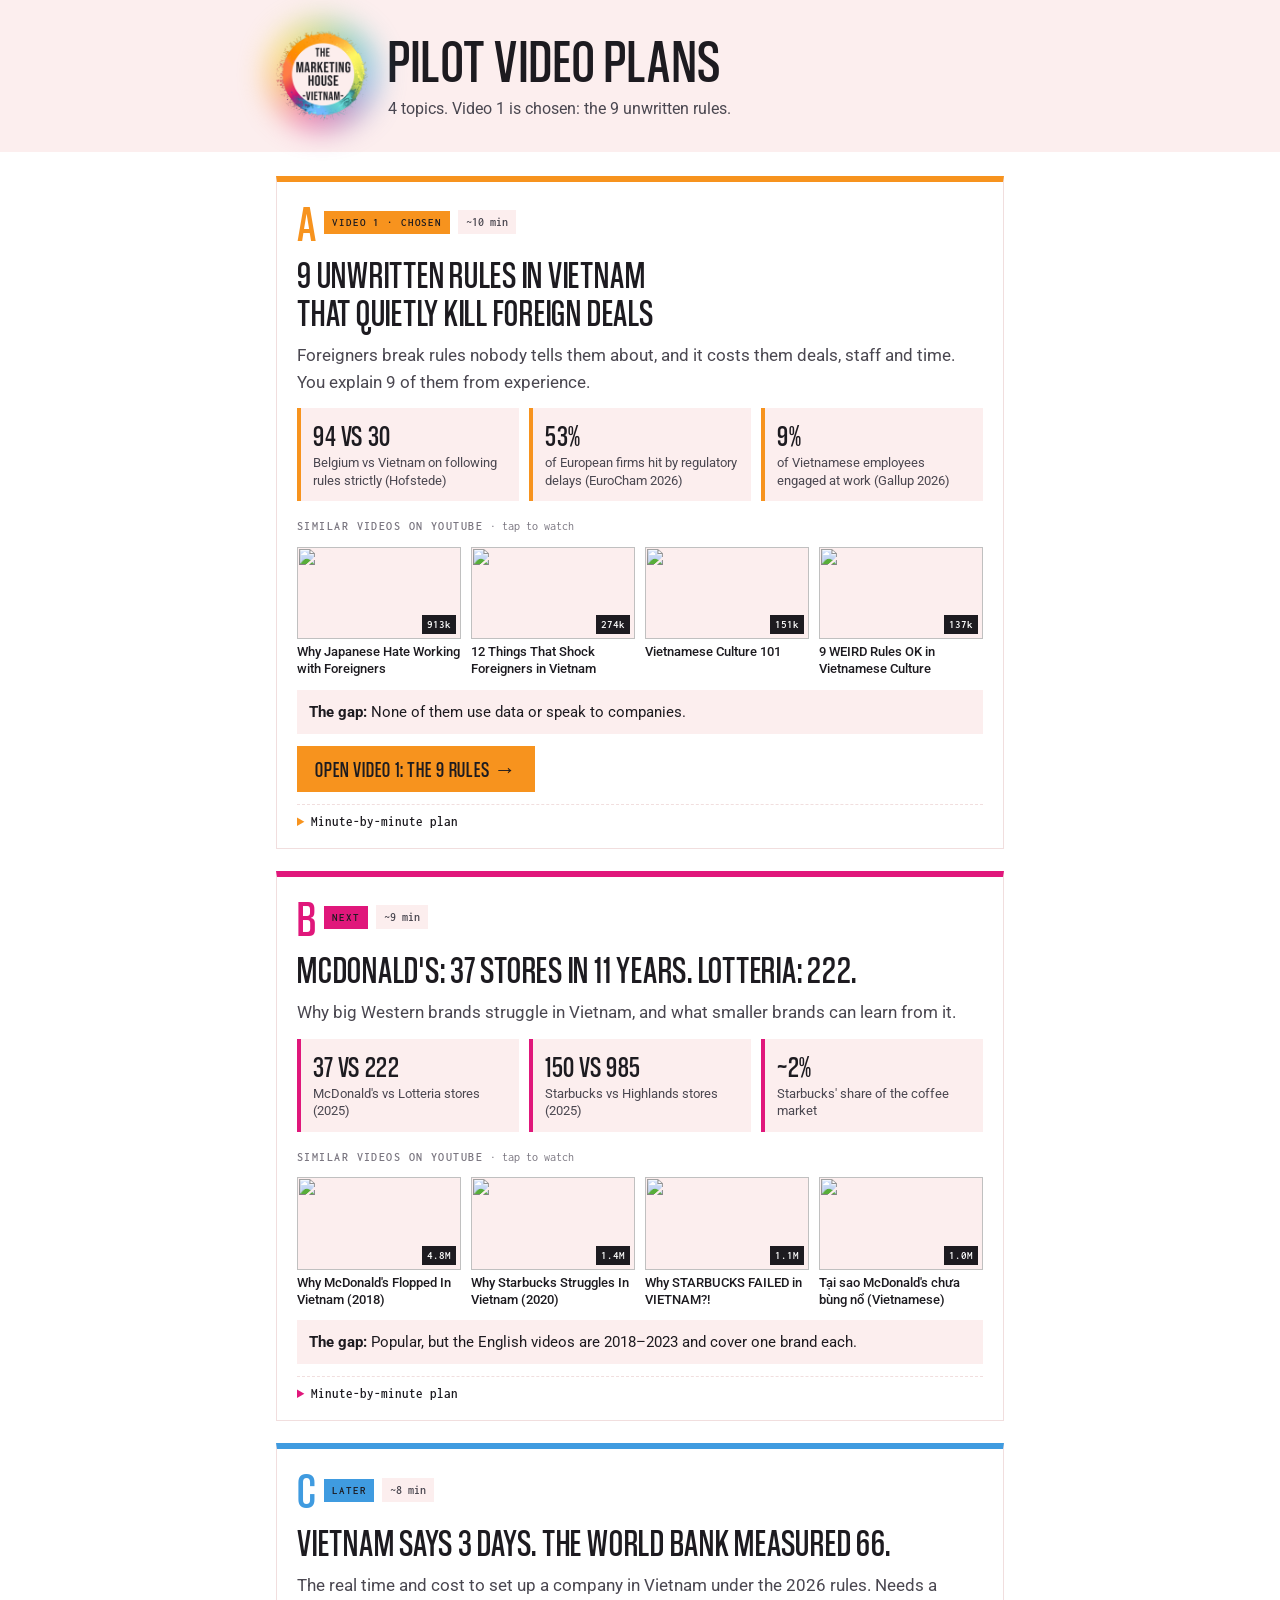
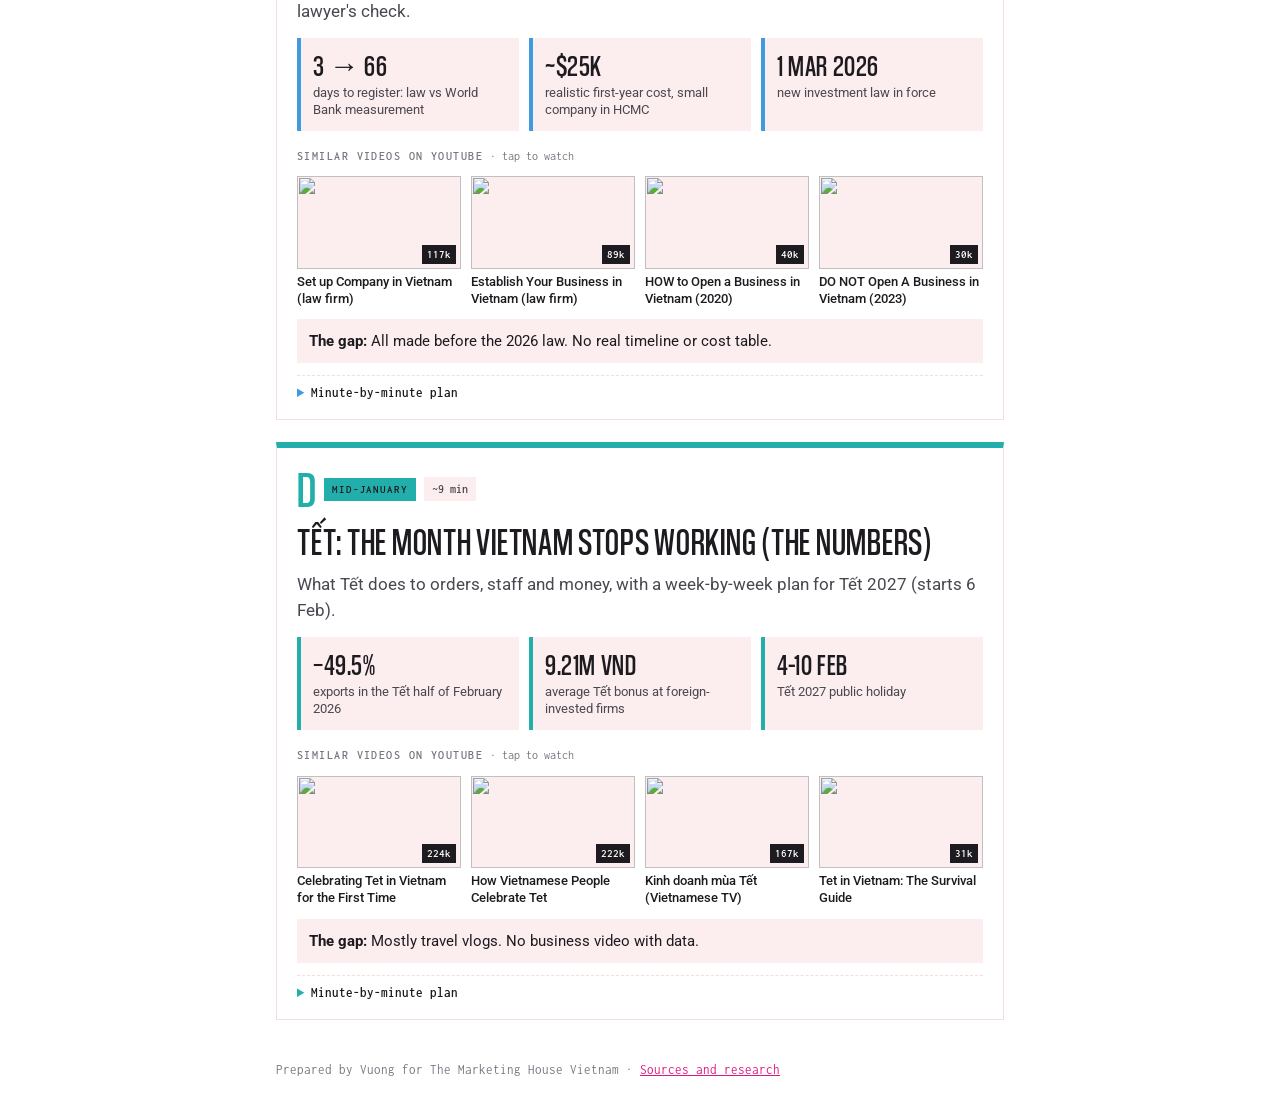
==== commit bfe6a4bc: "Marketing House pages: client fonts (Coolvetica Condensed, Consolas/Inconsolata, Roboto), contrast f" ====
--- a/mh-research-190bd680/index.html
+++ b/mh-research-190bd680/index.html
@@ -7,17 +7,19 @@
 <title>Pilot Video Plans</title>
 <meta name="claude:viewport-fit-sides" content="cover">
 <link rel="preconnect" href="https://fonts.googleapis.com">
-<link rel="stylesheet" href="https://fonts.googleapis.com/css2?family=Bebas+Neue&family=IBM+Plex+Mono:wght@400;600&family=Roboto:wght@400;500;700&display=swap">
+<link rel="stylesheet" href="https://fonts.googleapis.com/css2?family=Inconsolata:wght@400;600&family=Roboto:wght@400;500;700&display=swap">
 <style>
+@font-face{font-family:"Coolvetica Condensed";src:url("coolvetica-condensed-rg.ttf") format("truetype");font-display:swap}
 /* Layout: one short column, one card per topic. Colours = logo only: white, logo-centre pink, logo black, ring colours. Single light theme by choice. */
 :root{
   --white:#ffffff;--blush:#FCEEEE;--ink:#1d1b20;--ink2:#4a4750;--mute:#7a7680;--line:#f1dede;
   --orange:#F7931E;--yellow:#F4D21F;--lime:#9CC93A;--teal:#22AFAB;--blue:#3F9BE0;--magenta:#E0177B;--purple:#7B3F98;
-  --f-display:"Bebas Neue",Oswald,"Arial Narrow",sans-serif;--f-body:Roboto,-apple-system,system-ui,"Segoe UI",sans-serif;--f-mono:"IBM Plex Mono",Consolas,ui-monospace,monospace;
+  --f-display:"Coolvetica Condensed","Arial Narrow",sans-serif;--f-body:Roboto,-apple-system,system-ui,"Segoe UI",sans-serif;--f-mono:Consolas,Inconsolata,ui-monospace,monospace;
   --ring:conic-gradient(from 200deg,var(--magenta),var(--orange),var(--yellow),var(--lime),var(--teal),var(--blue),var(--purple),var(--magenta));
   --cream:var(--blush);--surface:var(--white);--bg:var(--white);--on-color:var(--white);color-scheme:light;
 }
 *{box-sizing:border-box}
+h1,h2,.big,.n,.st b,.cta,.send button,.rule .n{text-transform:uppercase}
 body{margin:0;background:var(--white);color:var(--ink);font:16px/1.6 var(--f-body);-webkit-font-smoothing:antialiased}
 .wrap{max-width:760px;margin:0 auto;padding-left:max(16px,env(safe-area-inset-left,0px));padding-right:max(16px,env(safe-area-inset-right,0px))}
 h1,h2{font-family:var(--f-display);font-weight:400;line-height:1;letter-spacing:.02em;text-wrap:balance;margin:0}
@@ -35,13 +37,13 @@
 .topic{display:grid;gap:12px;padding:20px;border:1px solid var(--line);border-top:6px solid var(--c);background:var(--white);animation:rise .5s cubic-bezier(.2,.7,.2,1) both;min-width:0}
 .head{display:flex;flex-wrap:wrap;gap:8px;align-items:center}
 .big{font:400 52px/.8 var(--f-display);color:var(--c)}
-.badge{font:600 11px/1 var(--f-mono);letter-spacing:.08em;text-transform:uppercase;padding:6px 8px;background:var(--c);color:var(--white)}
+.badge{font:600 11px/1 var(--f-mono);letter-spacing:.08em;text-transform:uppercase;padding:6px 8px;background:var(--c);color:var(--ink)}
 .chip{font:600 12px/1 var(--f-mono);padding:6px 8px;background:var(--blush);color:var(--ink2)}
 .topic h2{font-size:clamp(28px,5vw,38px)}
 .idea{font-size:16.5px;color:var(--ink2)}
 .stats{display:grid;grid-template-columns:repeat(auto-fit,minmax(150px,1fr));gap:10px}
 .st{padding:12px;background:var(--blush);border-left:4px solid var(--c);min-width:0}
-.st b{display:block;font:400 30px/1 var(--f-display);color:var(--c);letter-spacing:.02em}
+.st b{display:block;font:400 30px/1 var(--f-display);color:var(--ink);letter-spacing:.02em}
 .st span{display:block;font-size:13px;line-height:1.35;color:var(--ink2);margin-top:4px}
 h3{font:600 12px/1.3 var(--f-mono);letter-spacing:.12em;text-transform:uppercase;color:var(--mute);margin:6px 0 0}
 h3 span{text-transform:none;letter-spacing:0;font-weight:400}
@@ -53,15 +55,16 @@
 .vid .views{position:absolute;right:5px;bottom:5px;font:600 11px/1 var(--f-mono);background:var(--ink);color:var(--white);padding:4px 5px}
 .vid .vt{font-size:13px;line-height:1.3;font-weight:500}
 .gap{font-size:15px;padding:10px 12px;background:var(--blush)}
-.gap b{color:var(--c)}
-.cta{justify-self:start;font:400 22px/1 var(--f-display);letter-spacing:.04em;text-decoration:none;padding:12px 18px;background:var(--c);color:var(--white)}
+.gap b{color:var(--ink)}
+.cta{justify-self:start;font:400 22px/1 var(--f-display);letter-spacing:.04em;text-decoration:none;padding:12px 18px;background:var(--c);color:var(--ink)}
 details{border-top:1px dashed var(--line);padding-top:10px}
-summary{cursor:pointer;font:600 13px var(--f-mono);color:var(--c)}
+summary{cursor:pointer;font:600 13px var(--f-mono);color:var(--ink)}
+summary::marker{color:var(--c)}
 .run{position:relative;display:grid;padding:8px 0 0 26px}
 .run::before{content:"";position:absolute;left:7px;top:16px;bottom:8px;width:2px;background:var(--c);opacity:.35}
 .step{position:relative;display:grid;grid-template-columns:50px minmax(0,1fr);gap:10px;padding-block:8px}
 .step::before{content:"";position:absolute;left:-24px;top:13px;width:12px;height:12px;border-radius:50%;background:var(--white);border:3px solid var(--c)}
-.step .t{font:600 12.5px/1.6 var(--f-mono);color:var(--c)}
+.step .t{font:600 12.5px/1.6 var(--f-mono);color:var(--ink2)}
 .step b{display:block;font-size:15px}
 .step p{margin:0;font-size:14px;color:var(--ink2)}
 .step .scr{display:inline-block;margin-top:4px;font:12px/1.4 var(--f-mono);background:var(--blush);padding:3px 6px}
